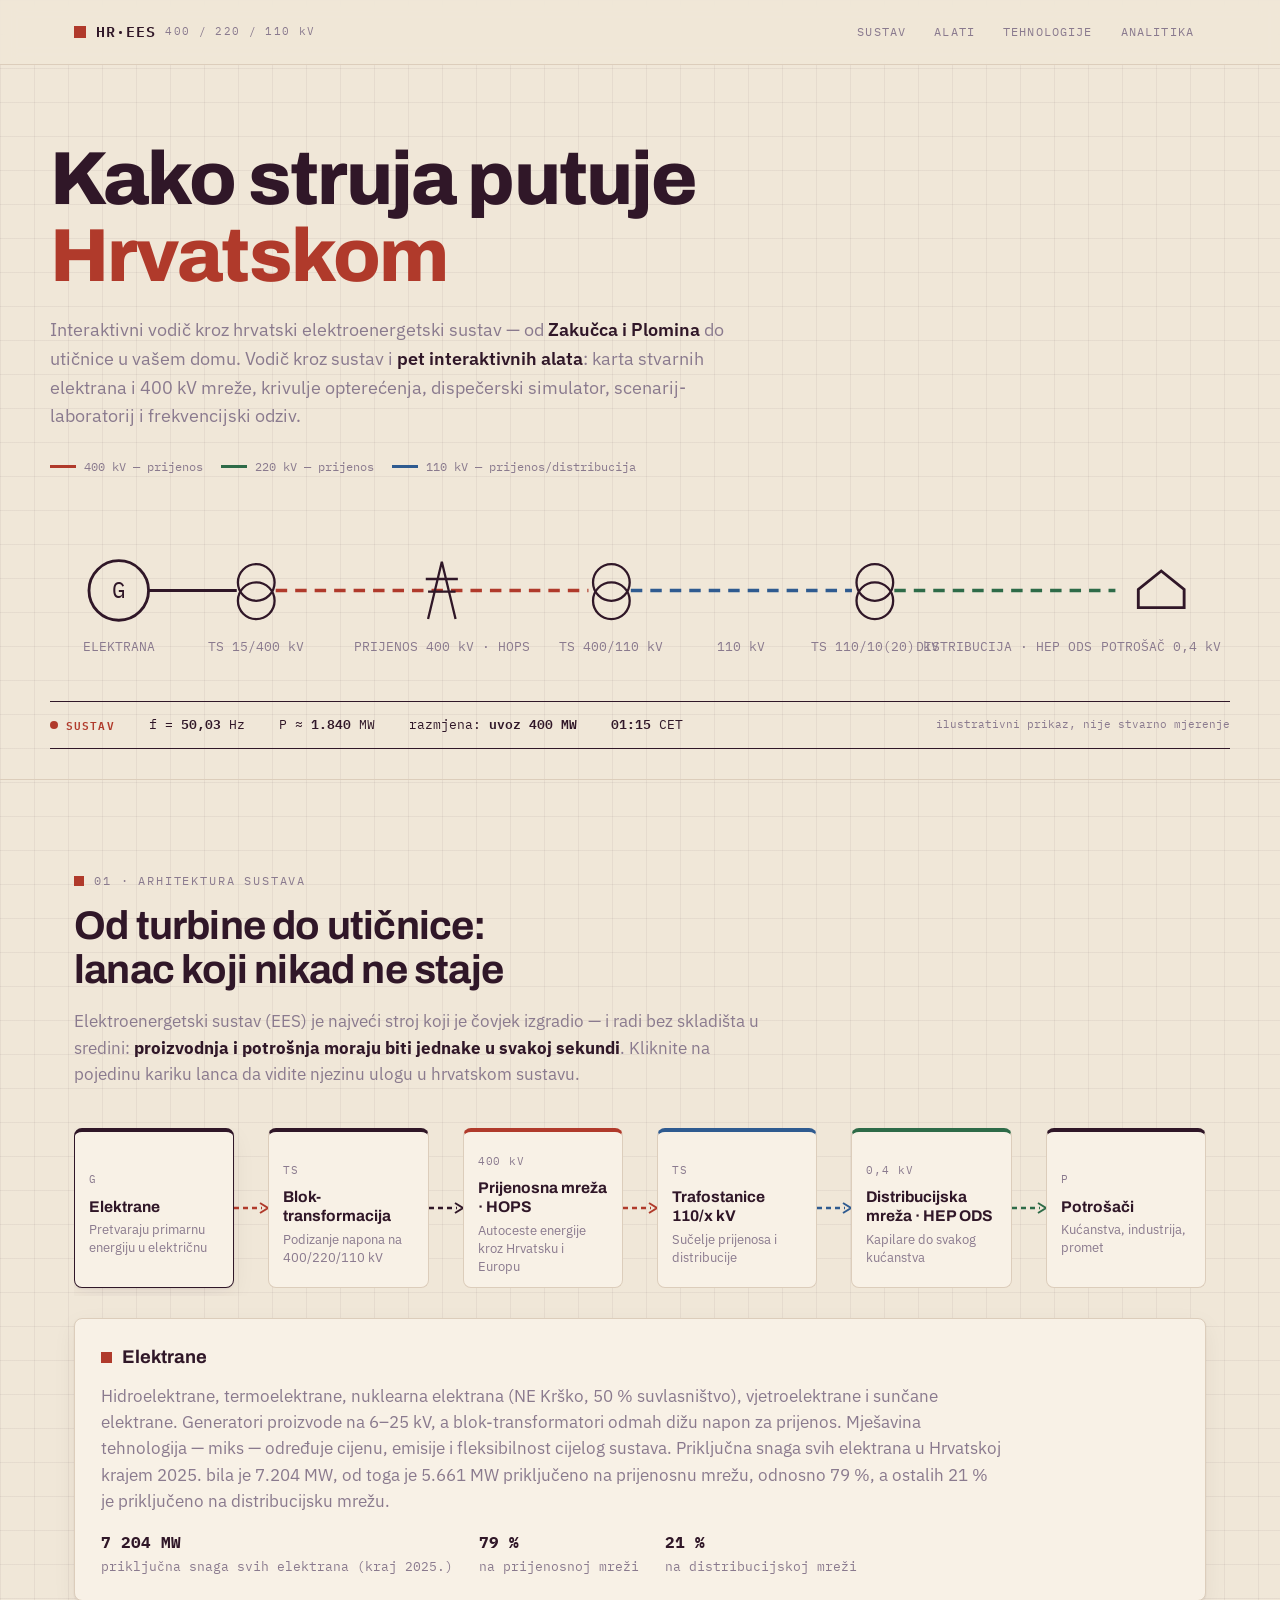
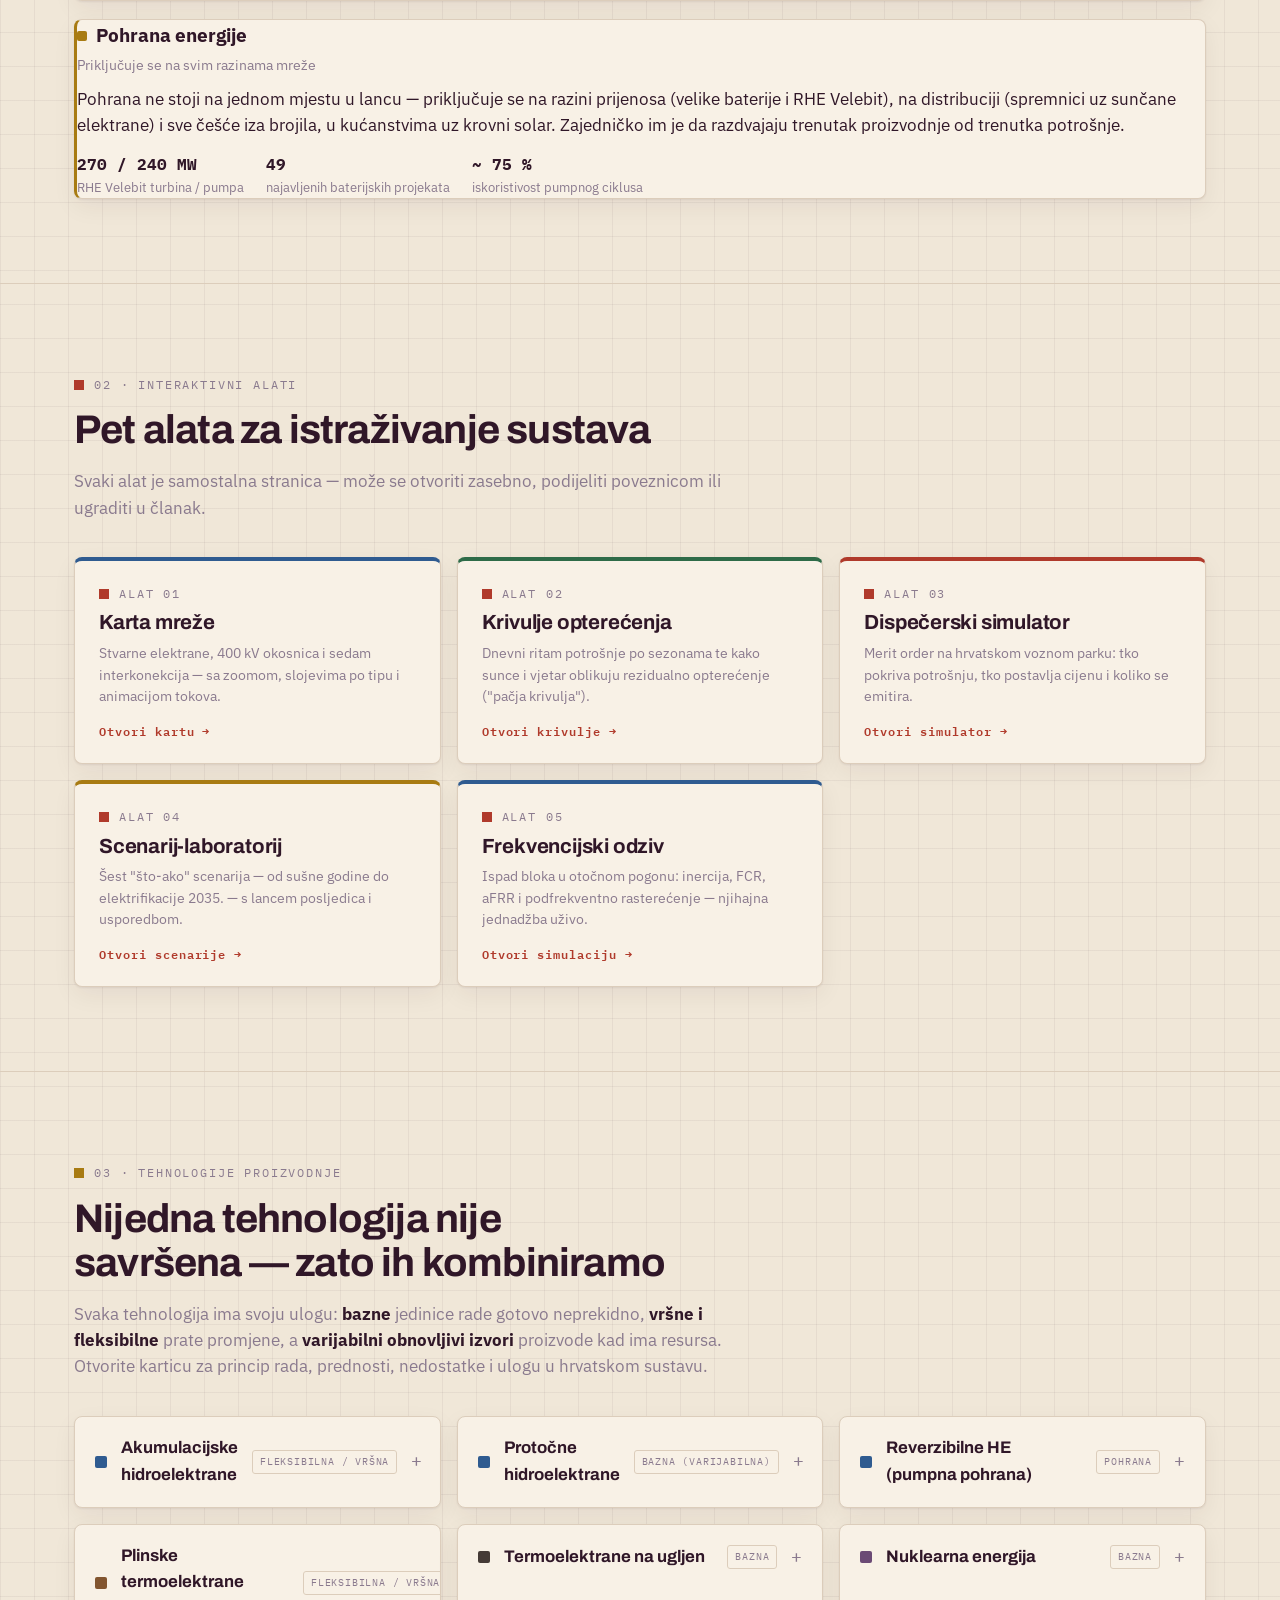
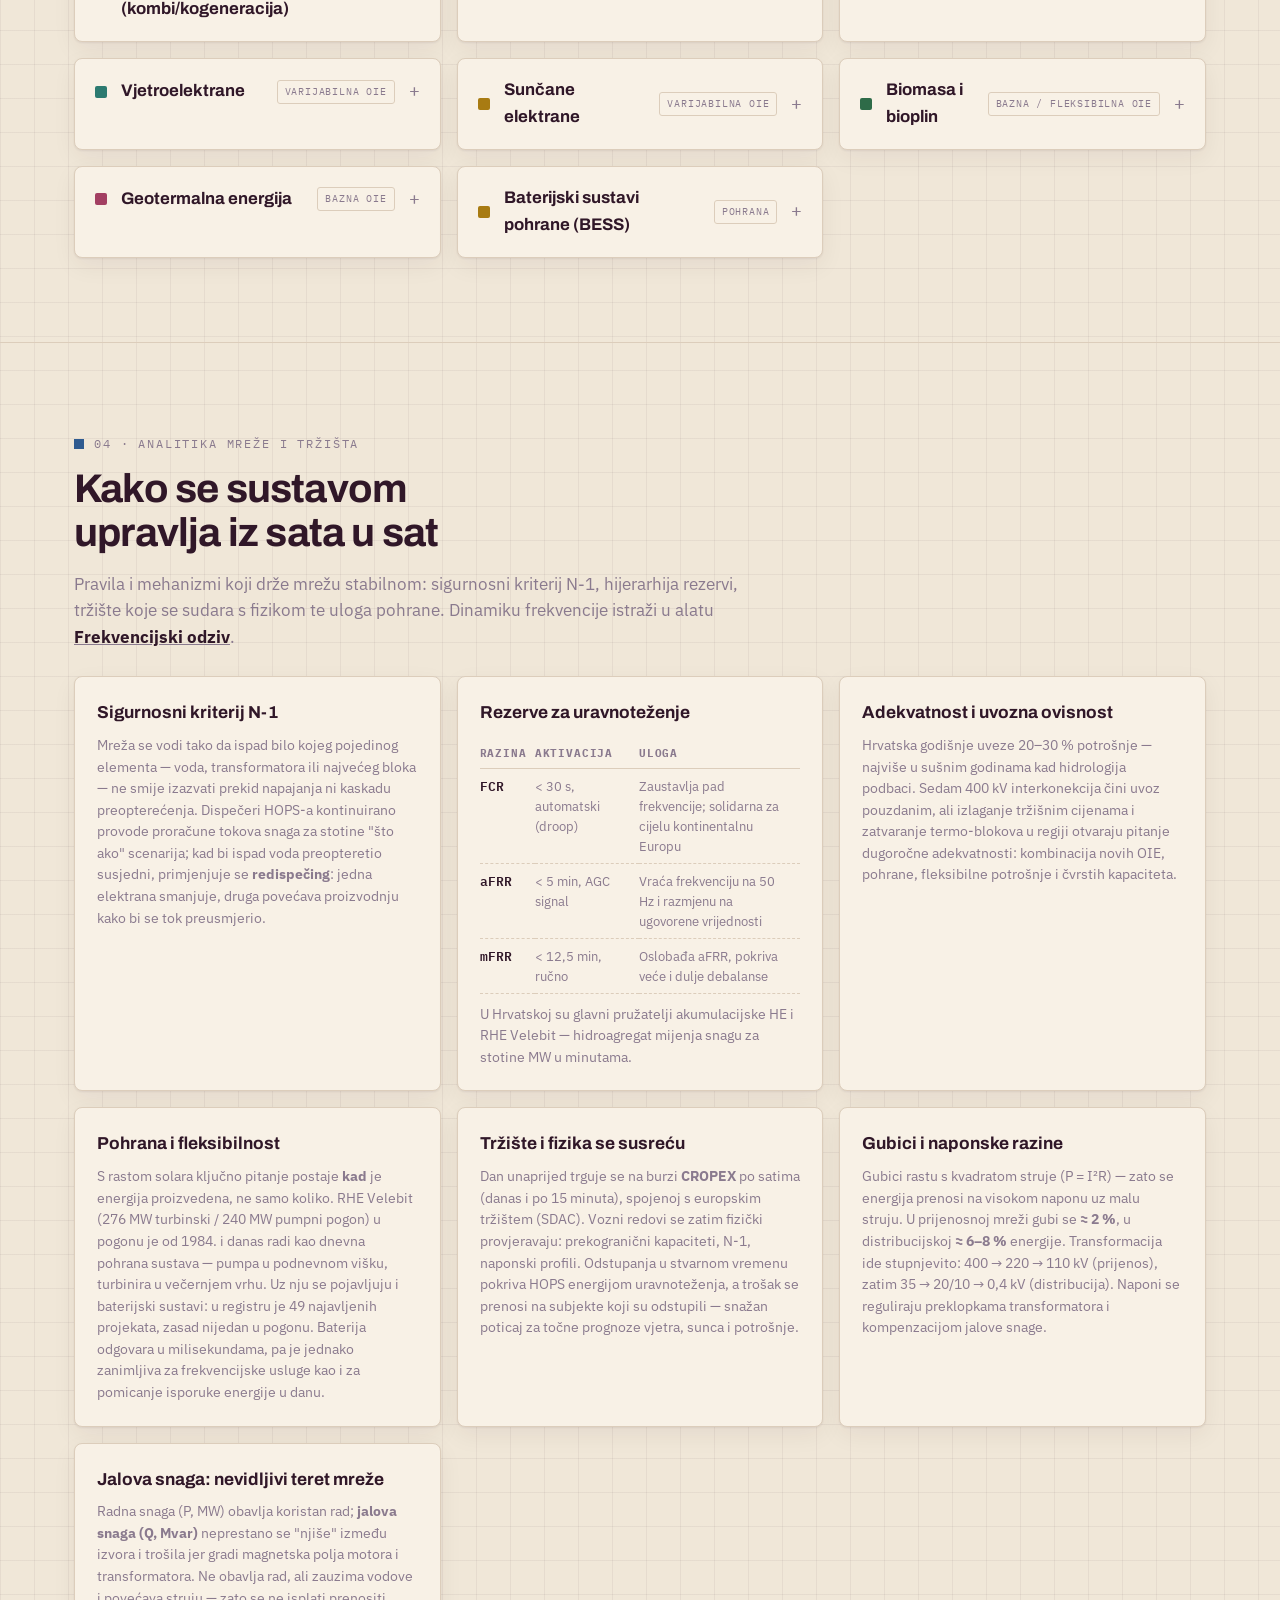
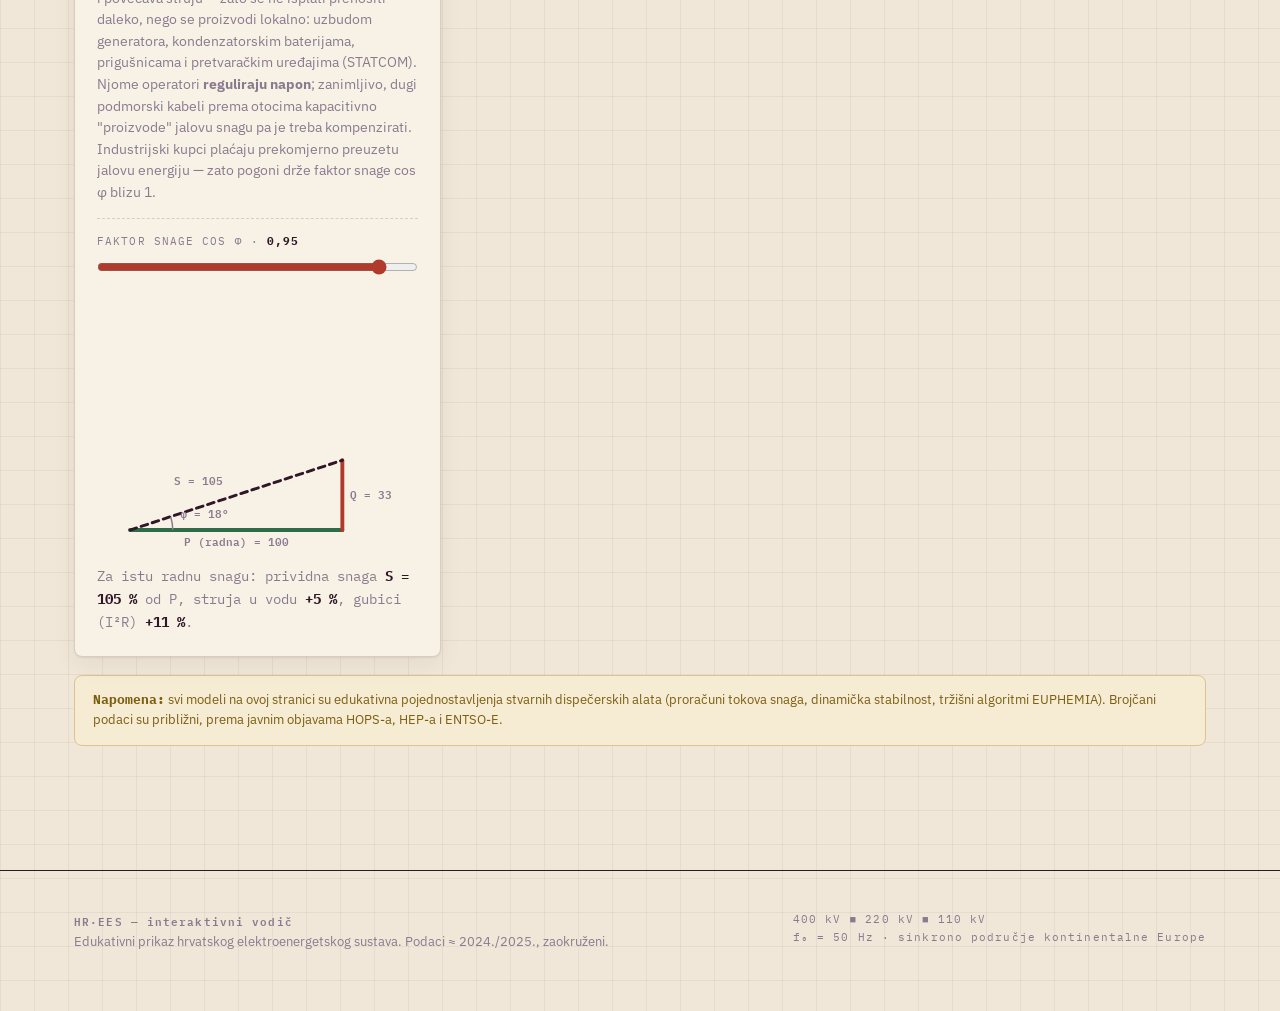
==== index.html @ 8dab8fca "Initial commit: HR·EES interaktivni vodič Statička stranica (hub + pet alata) o hrvatskom elektroene" ====
<!DOCTYPE html>
<html lang="hr">
<head>
<meta charset="UTF-8">
<meta name="viewport" content="width=device-width, initial-scale=1.0">
<title>Hrvatski elektroenergetski sustav — interaktivni vodič</title>
<meta name="description" content="Edukativni vodič kroz hrvatski elektroenergetski sustav s pet interaktivnih alata: karta elektrana i mreže, krivulje opterećenja, dispečerski simulator, scenariji i frekvencijski odziv.">
<link rel="preconnect" href="https://fonts.googleapis.com">
<link rel="preconnect" href="https://fonts.gstatic.com" crossorigin>
<link href="https://fonts.googleapis.com/css2?family=Archivo:wght@500;600;700;800&family=IBM+Plex+Sans:ital,wght@0,400;0,500;0,600;1,400&family=IBM+Plex+Mono:wght@400;500;600&display=swap" rel="stylesheet">
<link rel="stylesheet" href="assets/style.css">
</head>
<body>
<header>
  <div class="wrap head-in">
    <a class="logo" href="#top"><span class="sq"></span>HR·EES <small>400 / 220 / 110 kV</small></a>
    <nav aria-label="Glavna navigacija">
      <a href="#sustav">Sustav</a>
      <a href="#alati">Alati</a>
      <a href="#tehnologije">Tehnologije</a>
      <a href="#analitika">Analitika</a>
    </nav>
  </div>
</header>

<div class="hero wrap" id="top">
  <h1>Kako struja putuje <em>Hrvatskom</em></h1>
  <p class="sub">Interaktivni vodič kroz hrvatski elektroenergetski sustav — od <strong>Zakučca i Plomina</strong> do utičnice u vašem domu. Vodič kroz sustav i <strong>pet interaktivnih alata</strong>: karta stvarnih elektrana i 400 kV mreže, krivulje opterećenja, dispečerski simulator, scenarij-laboratorij i frekvencijski odziv.</p>
  <div class="kv-key" aria-hidden="true">
    <span><i style="background:var(--kv400)"></i>400 kV — prijenos</span>
    <span><i style="background:var(--kv220)"></i>220 kV — prijenos</span>
    <span><i style="background:var(--kv110)"></i>110 kV — prijenos/distribucija</span>
  </div>

  <!-- animirana jednopolna shema: elektrana → transformacija → prijenos → distribucija → potrošač -->
  <svg class="flow-svg" viewBox="0 0 1030 130" role="img" aria-label="Shema toka energije od elektrane do potrošača">
    <!-- generator -->
    <circle cx="60" cy="65" r="26" fill="none" stroke="var(--ink)" stroke-width="2.5"/>
    <text x="60" y="72" text-anchor="middle" font-family="IBM Plex Mono" font-size="20" fill="var(--ink)">G</text>
    <text x="60" y="118" text-anchor="middle" class="ax">ELEKTRANA</text>
    <!-- blok transformator -->
    <circle cx="180" cy="58" r="16" fill="none" stroke="var(--ink)" stroke-width="2"/>
    <circle cx="180" cy="74" r="16" fill="none" stroke="var(--ink)" stroke-width="2"/>
    <text x="180" y="118" text-anchor="middle" class="ax">TS 15/400 kV</text>
    <line x1="86" y1="65" x2="163" y2="65" stroke="var(--ink)" stroke-width="2.5"/>
    <!-- 400 kV vod (stup) -->
    <g stroke="var(--kv400)" stroke-width="3">
      <line class="fl" x1="197" y1="65" x2="470" y2="65" stroke-dasharray="10 7"/>
    </g>
    <g stroke="var(--ink)" stroke-width="2" fill="none">
      <path d="M330 90 L342 40 L354 90 M328 55 h28 M330 66 h24"/>
    </g>
    <text x="342" y="118" text-anchor="middle" class="ax">PRIJENOS 400 kV · HOPS</text>
    <!-- TS 400/110 -->
    <circle cx="490" cy="58" r="16" fill="none" stroke="var(--ink)" stroke-width="2"/>
    <circle cx="490" cy="74" r="16" fill="none" stroke="var(--ink)" stroke-width="2"/>
    <text x="490" y="118" text-anchor="middle" class="ax">TS 400/110 kV</text>
    <!-- 110 kV -->
    <line class="fl" x1="507" y1="65" x2="700" y2="65" stroke="var(--kv110)" stroke-width="3" stroke-dasharray="10 7"/>
    <text x="603" y="118" text-anchor="middle" class="ax">110 kV</text>
    <!-- TS 110/10 -->
    <circle cx="720" cy="58" r="16" fill="none" stroke="var(--ink)" stroke-width="2"/>
    <circle cx="720" cy="74" r="16" fill="none" stroke="var(--ink)" stroke-width="2"/>
    <text x="720" y="118" text-anchor="middle" class="ax">TS 110/10(20) kV</text>
    <!-- distribucija -->
    <line class="fl" x1="737" y1="65" x2="930" y2="65" stroke="var(--kv220)" stroke-width="3" stroke-dasharray="10 7"/>
    <text x="833" y="118" text-anchor="middle" class="ax">DISTRIBUCIJA · HEP ODS</text>
    <!-- kuća -->
    <g stroke="var(--ink)" stroke-width="2.5" fill="none">
      <path d="M950 80 v-16 l20 -16 20 16 v16 z"/>
    </g>
    <text x="970" y="118" text-anchor="middle" class="ax">POTROŠAČ 0,4 kV</text>
    <style>.fl{animation:flow 1.15s linear infinite}</style>
  </svg>

  <div class="ticker" role="status">
    <span class="live"><span class="dot"></span>SUSTAV</span>
    <span>f = <b id="tkF">50,00</b> Hz</span>
    <span>P ≈ <b id="tkP">2 480</b> MW</span>
    <span>razmjena: <b id="tkX">uvoz 410 MW</b></span>
    <span><b id="tkT">--:--</b> CET</span>
    <small>ilustrativni prikaz, nije stvarno mjerenje</small>
  </div>
</div>
<!-- ============ 01 · ŠTO ČINI SUSTAV ============ -->
<section id="sustav" style="--acc:var(--kv400)">
  <div class="wrap">
    <div class="eyebrow">01 · Arhitektura sustava</div>
    <h2>Od turbine do utičnice: lanac koji nikad ne staje</h2>
    <p class="lead">Elektroenergetski sustav (EES) je najveći stroj koji je čovjek izgradio — i radi bez skladišta u sredini: <strong>proizvodnja i potrošnja moraju biti jednake u svakoj sekundi</strong>. Kliknite na pojedinu kariku lanca da vidite njezinu ulogu u hrvatskom sustavu.</p>

    <div class="chain" id="chain" role="tablist" aria-label="Komponente sustava"></div>
    <div class="chain-detail card" id="chainDetail"></div>
    <div id="storageBox" class="storage-wrap"></div>
  </div>
</section>

<!-- ============ 02 · ALATI ============ -->
<section id="alati" style="--acc:var(--kv400)">
  <div class="wrap">
    <div class="eyebrow">02 · Interaktivni alati</div>
    <h2>Pet alata za istraživanje sustava</h2>
    <p class="lead">Svaki alat je samostalna stranica — može se otvoriti zasebno, podijeliti poveznicom ili ugraditi u članak.</p>
    <div class="tools-grid">
      <a class="tool-card card" href="alat-karta.html" style="--tc:var(--kv110)">
        <div class="eyebrow">Alat 01</div><h3>Karta mreže</h3>
        <p>Stvarne elektrane, 400 kV okosnica i sedam interkonekcija — sa zoomom, slojevima po tipu i animacijom tokova.</p>
        <span class="go">Otvori kartu →</span>
      </a>
      <a class="tool-card card" href="alat-opterecenje.html" style="--tc:var(--kv220)">
        <div class="eyebrow">Alat 02</div><h3>Krivulje opterećenja</h3>
        <p>Dnevni ritam potrošnje po sezonama te kako sunce i vjetar oblikuju rezidualno opterećenje ("pačja krivulja").</p>
        <span class="go">Otvori krivulje →</span>
      </a>
      <a class="tool-card card" href="alat-simulator.html" style="--tc:var(--kv400)">
        <div class="eyebrow">Alat 03</div><h3>Dispečerski simulator</h3>
        <p>Merit order na hrvatskom voznom parku: tko pokriva potrošnju, tko postavlja cijenu i koliko se emitira.</p>
        <span class="go">Otvori simulator →</span>
      </a>
      <a class="tool-card card" href="alat-scenariji.html" style="--tc:var(--amber)">
        <div class="eyebrow">Alat 04</div><h3>Scenarij-laboratorij</h3>
        <p>Šest "što-ako" scenarija — od sušne godine do elektrifikacije 2035. — s lancem posljedica i usporedbom.</p>
        <span class="go">Otvori scenarije →</span>
      </a>
      <a class="tool-card card" href="alat-frekvencija.html" style="--tc:var(--kv110)">
        <div class="eyebrow">Alat 05</div><h3>Frekvencijski odziv</h3>
        <p>Ispad bloka u otočnom pogonu: inercija, FCR, aFRR i podfrekventno rasterećenje — njihajna jednadžba uživo.</p>
        <span class="go">Otvori simulaciju →</span>
      </a>
    </div>
  </div>
</section>

<!-- ============ 04 · TEHNOLOGIJE ============ -->
<section id="tehnologije" style="--acc:var(--c-sunce)">
  <div class="wrap">
    <div class="eyebrow">03 · Tehnologije proizvodnje</div>
    <h2>Nijedna tehnologija nije savršena — zato ih kombiniramo</h2>
    <p class="lead">Svaka tehnologija ima svoju ulogu: <strong>bazne</strong> jedinice rade gotovo neprekidno, <strong>vršne i fleksibilne</strong> prate promjene, a <strong>varijabilni obnovljivi izvori</strong> proizvode kad ima resursa. Otvorite karticu za princip rada, prednosti, nedostatke i ulogu u hrvatskom sustavu.</p>
    <div class="tech-grid" id="techGrid"></div>
  </div>
</section>

<!-- ============ 04 · ANALITIKA ============ -->
<section id="analitika" style="--acc:var(--kv110)">
  <div class="wrap">
    <div class="eyebrow">04 · Analitika mreže i tržišta</div>
    <h2>Kako se sustavom upravlja iz sata u sat</h2>
    <p class="lead">Pravila i mehanizmi koji drže mrežu stabilnom: sigurnosni kriterij N-1, hijerarhija rezervi, tržište koje se sudara s fizikom te uloga pohrane. Dinamiku frekvencije istraži u alatu <a href="alat-frekvencija.html"><strong>Frekvencijski odziv</strong></a>.</p>
<div class="ana-grid">
      <div class="card ana">
        <h3>Sigurnosni kriterij N-1</h3>
        <p>Mreža se vodi tako da ispad bilo kojeg pojedinog elementa — voda, transformatora ili najvećeg bloka — ne smije izazvati prekid napajanja ni kaskadu preopterećenja. Dispečeri HOPS-a kontinuirano provode proračune tokova snaga za stotine "što ako" scenarija; kad bi ispad voda preopteretio susjedni, primjenjuje se <b>redispečing</b>: jedna elektrana smanjuje, druga povećava proizvodnju kako bi se tok preusmjerio.</p>
      </div>
      <div class="card ana">
        <h3>Rezerve za uravnoteženje</h3>
        <table>
          <tr><th>Razina</th><th>Aktivacija</th><th>Uloga</th></tr>
          <tr><td>FCR</td><td>&lt; 30 s, automatski (droop)</td><td>Zaustavlja pad frekvencije; solidarna za cijelu kontinentalnu Europu</td></tr>
          <tr><td>aFRR</td><td>&lt; 5 min, AGC signal</td><td>Vraća frekvenciju na 50 Hz i razmjenu na ugovorene vrijednosti</td></tr>
          <tr><td>mFRR</td><td>&lt; 12,5 min, ručno</td><td>Oslobađa aFRR, pokriva veće i dulje debalanse</td></tr>
        </table>
        <p style="margin-top:10px">U Hrvatskoj su glavni pružatelji akumulacijske HE i RHE Velebit — hidroagregat mijenja snagu za stotine MW u minutama.</p>
      </div>
      <div class="card ana">
        <h3>Adekvatnost i uvozna ovisnost</h3>
        <p>Hrvatska godišnje uveze 20–30 % potrošnje — najviše u sušnim godinama kad hidrologija podbaci. Sedam 400 kV interkonekcija čini uvoz pouzdanim, ali izlaganje tržišnim cijenama i zatvaranje termo-blokova u regiji otvaraju pitanje dugoročne adekvatnosti: kombinacija novih OIE, pohrane, fleksibilne potrošnje i čvrstih kapaciteta.</p>
      </div>
      <div class="card ana">
        <h3>Pohrana i fleksibilnost</h3>
        <p>S rastom solara ključno pitanje postaje <b>kad</b> je energija proizvedena, ne samo koliko. RHE Velebit (276 MW turbinski / 240 MW pumpni pogon) u pogonu je od 1984. i danas radi kao dnevna pohrana sustava — pumpa u podnevnom višku, turbinira u večernjem vrhu. Uz nju se pojavljuju i baterijski sustavi: u registru je 49 najavljenih projekata, zasad nijedan u pogonu. Baterija odgovara u milisekundama, pa je jednako zanimljiva za frekvencijske usluge kao i za pomicanje isporuke energije u danu.</p>
      </div>
      <div class="card ana">
        <h3>Tržište i fizika se susreću</h3>
        <p>Dan unaprijed trguje se na burzi <b>CROPEX</b> po satima (danas i po 15 minuta), spojenoj s europskim tržištem (SDAC). Vozni redovi se zatim fizički provjeravaju: prekogranični kapaciteti, N-1, naponski profili. Odstupanja u stvarnom vremenu pokriva HOPS energijom uravnoteženja, a trošak se prenosi na subjekte koji su odstupili — snažan poticaj za točne prognoze vjetra, sunca i potrošnje.</p>
      </div>
      <div class="card ana">
        <h3>Gubici i naponske razine</h3>
        <p>Gubici rastu s kvadratom struje (P = I²R) — zato se energija prenosi na visokom naponu uz malu struju. U prijenosnoj mreži gubi se <b>≈ 2 %</b>, u distribucijskoj <b>≈ 6–8 %</b> energije. Transformacija ide stupnjevito: 400 → 220 → 110 kV (prijenos), zatim 35 → 20/10 → 0,4 kV (distribucija). Naponi se reguliraju preklopkama transformatora i kompenzacijom jalove snage.</p>
      </div>
      <div class="card ana">
        <h3>Jalova snaga: nevidljivi teret mreže</h3>
        <p>Radna snaga (P, MW) obavlja koristan rad; <b>jalova snaga (Q, Mvar)</b> neprestano se "njiše" između izvora i trošila jer gradi magnetska polja motora i transformatora. Ne obavlja rad, ali zauzima vodove i povećava struju — zato se ne isplati prenositi daleko, nego se proizvodi lokalno: uzbudom generatora, kondenzatorskim baterijama, prigušnicama i pretvaračkim uređajima (STATCOM). Njome operatori <b>reguliraju napon</b>; zanimljivo, dugi podmorski kabeli prema otocima kapacitivno "proizvode" jalovu snagu pa je treba kompenzirati. Industrijski kupci plaćaju prekomjerno preuzetu jalovu energiju — zato pogoni drže faktor snage cos φ blizu 1.</p>
        <div class="pf-widget">
          <label>Faktor snage cos φ · <b id="pfVal">0,95</b></label>
          <input type="range" id="pfR" min="50" max="100" step="1" value="95">
          <svg id="pfSvg" viewBox="0 0 330 274" role="img" aria-label="Trokut snaga: radna, jalova i prividna snaga"></svg>
          <p class="pf-out" id="pfOut"></p>
        </div>
      </div>
</div>

    <div class="warn"><b>Napomena:</b> svi modeli na ovoj stranici su edukativna pojednostavljenja stvarnih dispečerskih alata (proračuni tokova snaga, dinamička stabilnost, tržišni algoritmi EUPHEMIA). Brojčani podaci su približni, prema javnim objavama HOPS-a, HEP-a i ENTSO-E.</div>
  </div>
</section>

<footer>
  <div class="wrap f-in">
    <div>
      <span class="mono" style="font-weight:600">HR·EES — interaktivni vodič</span><br>
      Edukativni prikaz hrvatskog elektroenergetskog sustava. Podaci ≈ 2024./2025., zaokruženi.
    </div>
    <div class="mono">400 kV ■ 220 kV ■ 110 kV<br>f₀ = 50 Hz · sinkrono područje kontinentalne Europe</div>
  </div>
</footer>
<script src="assets/app.js"></script>
</body>
</html>
---- assets/style.css ----
/* ============================================================
   HR·EES — dizajn sustav
   Podloga i tekst su brand-sidra WonderingNeutrona (krem/violet),
   pa se alat slaže s tekstom u koji je ugrađen.
   Boje naponskih razina i tipova elektrana NISU dekoracija — izvedene
   su iz koda na jednopolnim shemama mreže (400 kV crvena, 220 kV
   zelena, 110 kV plava) i zato ostaju; samo su ugođene da drže
   kontrast na krem podlozi umjesto na bijeloj.
   ============================================================ */
:root{
  --paper:#F0E7D8;
  --panel:#F8F1E6;
  --ink:#301728;
  --muted:#8A7A8E;
  --line:#DCCDBB;
  --grid:rgba(48,23,40,.055);
  --kv400:#B03A2B;
  --kv220:#2E6B48;
  --kv110:#2F5B90;
  --amber:#A87B12;
  --c-hidro:#2F5B90;
  --c-hidro-2:#6E93BE;
  --c-termo:#82552F;
  --c-ugljen:#453B36;
  --c-nuk:#6B4A75;
  --c-vjetar:#2C7A70;
  --c-sunce:#A87B12;
  --c-geo:#A33F62;
  --c-ts:#301728;
  --paper-blur:rgba(240,231,216,.9);
  --panel-2:#FCF7EE;
  --btn-hover:#1E0E19;
  --land:#E6DAC7;
  --land-line:#BCAA95;
  --isle-line:#C4B5A2;
  --map-lbl:#5E4A58;
  --warn-bg:#F6EBD3;
  --warn-line:#DFC489;
  --warn-ink:#7A5E10;
  --sem-g-ink:var(--kv220);
  --sem-g-line:#BBD2BE;
  --sem-g-bg:#E9F0E6;
  --sem-r-ink:var(--kv400);
  --sem-r-line:#E0BAB0;
  --sem-r-bg:#F7E7E1;
  --area-op:.3;
  --soon-op:.25;
  --hover-bg:rgba(48,23,40,.06);
  --r:6px;
  --shadow:0 1px 2px rgba(48,23,40,.07), 0 8px 24px rgba(48,23,40,.06);
}

/* ---------- tamna varijanta ----------
   Sidra se zrcale (krem↔violet), a boje naponskih razina i tipova
   elektrana se posvjetljuju: iste boje koje drže kontrast na krem
   podlozi na tamnoj postaju premutne. Vrijedi i za automatski odabir
   po OS-u i za izbor koji roditeljska stranica pošalje (data-theme). */
@media (prefers-color-scheme:dark){
  :root:not([data-theme="light"]){
    --paper:#301728;
    --panel:#3B2033;
    --ink:#F0E7D8;
    --muted:#B3A3B8;
    --line:#4E3346;
    --grid:rgba(240,231,216,.05);
    --kv400:#D4705C;
    --kv220:#6FAF87;
    --kv110:#7BA6D9;
    --amber:#D9AE55;
    --c-hidro:#7BA6D9;
    --c-hidro-2:#9CC0E4;
    --c-termo:#C08B5E;
    --c-ugljen:#9C8D83;
    --c-nuk:#A488B3;
    --c-vjetar:#4FBAA6;
    --c-sunce:#D9AE55;
    --c-geo:#D07B9C;
    --c-ts:#F0E7D8;
    --paper-blur:rgba(48,23,40,.9);
    --panel-2:#472842;
    --btn-hover:#F7F0E4;
    --land:#3E2437;
    --land-line:#5F3D55;
    --isle-line:#573650;
    --map-lbl:#C4B4C6;
    --warn-bg:#3E2E20;
    --warn-line:#6E5626;
    --warn-ink:#E0BF7B;
    --sem-g-line:#3E5C48;
    --sem-g-bg:#25332A;
    --sem-r-line:#6B3B31;
    --sem-r-bg:#3B221E;
    --area-op:.58;
    --soon-op:.4;
    --hover-bg:rgba(240,231,216,.08);
    --shadow:0 1px 2px rgba(0,0,0,.3), 0 8px 24px rgba(0,0,0,.28);
  }
}
:root[data-theme="dark"]{
  --paper:#301728;
  --panel:#3B2033;
  --ink:#F0E7D8;
  --muted:#B3A3B8;
  --line:#4E3346;
  --grid:rgba(240,231,216,.05);
  --kv400:#D4705C;
  --kv220:#6FAF87;
  --kv110:#7BA6D9;
  --amber:#D9AE55;
  --c-hidro:#7BA6D9;
  --c-hidro-2:#9CC0E4;
  --c-termo:#C08B5E;
  --c-ugljen:#9C8D83;
  --c-nuk:#A488B3;
  --c-vjetar:#4FBAA6;
  --c-sunce:#D9AE55;
  --c-geo:#D07B9C;
  --c-ts:#F0E7D8;
  --paper-blur:rgba(48,23,40,.9);
  --panel-2:#472842;
  --btn-hover:#F7F0E4;
  --land:#3E2437;
  --land-line:#5F3D55;
  --isle-line:#573650;
  --map-lbl:#C4B4C6;
  --warn-bg:#3E2E20;
  --warn-line:#6E5626;
  --warn-ink:#E0BF7B;
  --sem-g-line:#3E5C48;
  --sem-g-bg:#25332A;
  --sem-r-line:#6B3B31;
  --sem-r-bg:#3B221E;
  --area-op:.58;
  --soon-op:.4;
  --hover-bg:rgba(240,231,216,.08);
  --shadow:0 1px 2px rgba(0,0,0,.3), 0 8px 24px rgba(0,0,0,.28);
}
*{box-sizing:border-box;margin:0;padding:0}
html{scroll-behavior:smooth;scroll-padding-top:84px}
body{
  font-family:'IBM Plex Sans',system-ui,sans-serif;
  color:var(--ink);
  background:var(--paper);
  background-image:
    linear-gradient(var(--grid) 1px, transparent 1px),
    linear-gradient(90deg, var(--grid) 1px, transparent 1px);
  background-size:34px 34px;
  line-height:1.6;
  font-size:16.5px;
}
::selection{background:var(--kv400);color:var(--paper)}
.wrap{max-width:1180px;margin:0 auto;padding:0 24px}
a{color:inherit}
button{font:inherit;color:inherit;cursor:pointer}
:focus-visible{outline:2px dashed var(--kv400);outline-offset:3px;border-radius:2px}
.mono{font-family:'IBM Plex Mono',monospace}

/* ---------- header ---------- */
header{
  position:sticky;top:0;z-index:60;
  background:var(--paper-blur);
  backdrop-filter:blur(8px);
  border-bottom:1px solid var(--line);
}
.head-in{display:flex;align-items:center;gap:28px;height:64px}
.logo{display:flex;align-items:center;gap:10px;font-family:'IBM Plex Mono',monospace;font-weight:600;font-size:15px;letter-spacing:.06em;text-decoration:none}
.logo .sq{width:12px;height:12px;background:var(--kv400);display:inline-block}
.logo small{color:var(--muted);font-weight:400;font-size:11px;letter-spacing:.12em}
nav{margin-left:auto;display:flex;gap:4px;overflow-x:auto;scrollbar-width:none}
nav::-webkit-scrollbar{display:none}
nav a{
  font-family:'IBM Plex Mono',monospace;font-size:11.5px;letter-spacing:.1em;text-transform:uppercase;
  text-decoration:none;color:var(--muted);padding:8px 12px;border-radius:4px;white-space:nowrap;
}
nav a:hover{color:var(--ink);background:var(--hover-bg)}

/* ---------- hero ---------- */
.hero{padding:76px 0 30px}
.hero h1{
  font-family:'Archivo',sans-serif;font-weight:800;
  font-size:clamp(2.5rem,6.4vw,4.7rem);
  line-height:1.02;letter-spacing:-.025em;max-width:19ch;
}
.hero h1 em{font-style:normal;color:var(--kv400)}
.hero .sub{margin-top:22px;max-width:64ch;font-size:1.12rem;color:var(--muted)}
.hero .sub strong{color:var(--ink);font-weight:600}
.kv-key{display:flex;gap:18px;flex-wrap:wrap;margin-top:26px;font-family:'IBM Plex Mono',monospace;font-size:12px;color:var(--muted)}
.kv-key span{display:flex;align-items:center;gap:8px}
.kv-key i{width:26px;height:3px;display:inline-block}
.flow-svg{width:100%;height:auto;display:block;margin-top:40px}

/* traka sa "stanjem sustava" */
.ticker{
  margin-top:36px;border-top:1px solid var(--ink);border-bottom:1px solid var(--ink);
  padding:12px 0;display:flex;gap:34px;flex-wrap:wrap;align-items:center;
  font-family:'IBM Plex Mono',monospace;font-size:13px;
}
.ticker .live{display:flex;align-items:center;gap:8px;color:var(--kv400);font-weight:600;letter-spacing:.1em;font-size:11px}
.ticker .dot{width:8px;height:8px;border-radius:50%;background:var(--kv400);animation:pulse 1.6s infinite}
.ticker b{font-weight:600}
.ticker small{color:var(--muted);font-size:11px;margin-left:auto}
@keyframes pulse{0%,100%{opacity:1}50%{opacity:.25}}

/* ---------- sekcije ---------- */
section{padding:92px 0 84px;border-top:1px solid var(--line)}
.eyebrow{
  font-family:'IBM Plex Mono',monospace;font-size:11.5px;letter-spacing:.16em;text-transform:uppercase;
  color:var(--muted);display:flex;align-items:center;gap:10px;margin-bottom:14px;
}
.eyebrow::before{content:"";width:10px;height:10px;background:var(--acc,var(--kv400))}
h2{font-family:'Archivo',sans-serif;font-weight:700;font-size:clamp(1.7rem,3.4vw,2.5rem);letter-spacing:-.02em;line-height:1.1;max-width:26ch}
.lead{margin-top:16px;max-width:70ch;color:var(--muted)}
.lead strong{color:var(--ink)}
.card{background:var(--panel);border:1px solid var(--line);border-radius:var(--r);box-shadow:var(--shadow)}

/* ---------- 01 lanac sustava ---------- */
.chain{display:flex;align-items:stretch;gap:0;margin-top:40px;overflow-x:auto;padding-bottom:8px}
.chain .node{
  flex:1 1 0;min-width:148px;background:var(--panel);border:1px solid var(--line);border-radius:var(--r);
  border-top:4px solid var(--nc,var(--ink));padding:14px 14px 12px;text-align:left;transition:transform .15s,box-shadow .15s;
}
.chain .node:hover{transform:translateY(-3px);box-shadow:var(--shadow)}
.chain .node.on{border-color:var(--ink);box-shadow:var(--shadow)}
.chain .node .ic{font-family:'IBM Plex Mono',monospace;font-size:11px;color:var(--muted);letter-spacing:.08em}
.chain .node h3{font-family:'Archivo',sans-serif;font-size:15.5px;font-weight:700;margin-top:6px;line-height:1.25}
.chain .node p{font-size:12.5px;color:var(--muted);margin-top:4px;line-height:1.45}
.chain .lnk{flex:0 0 34px;display:flex;align-items:center;justify-content:center}
.chain .lnk svg{width:34px;height:18px;overflow:visible}
.chain .lnk line{stroke-width:2.5;stroke-dasharray:5 4;animation:flow 1.1s linear infinite}
@keyframes flow{to{stroke-dashoffset:-9}}
.chain-detail{margin-top:22px;padding:24px 26px}
.chain-detail h3{font-family:'Archivo',sans-serif;font-size:1.15rem;display:flex;align-items:center;gap:10px}
.chain-detail h3 i{width:11px;height:11px;display:inline-block}
.chain-detail p{margin-top:10px;color:var(--muted);max-width:90ch}
.chain-detail .facts{display:flex;gap:26px;flex-wrap:wrap;margin-top:16px;font-family:'IBM Plex Mono',monospace;font-size:12.5px}
.chain-detail .facts div b{display:block;font-size:16px;color:var(--ink)}
.chain-detail .facts div{color:var(--muted)}

/* ---------- 02 karta ---------- */
.chips{display:flex;gap:8px;flex-wrap:wrap;margin-top:28px}
.chip{
  font-family:'IBM Plex Mono',monospace;font-size:11.5px;letter-spacing:.05em;
  border:1px solid var(--line);background:var(--panel);border-radius:4px;padding:7px 12px;
  display:flex;align-items:center;gap:8px;color:var(--muted);
}
.chip i{width:9px;height:9px;border-radius:50%;display:inline-block;background:var(--cc,var(--ink))}
.chip.sqi i{border-radius:1px}
.chip.li i{width:18px;height:3px;border-radius:0}
.chip.on{border-color:var(--ink);color:var(--ink);background:var(--panel-2)}
.chip.off{opacity:.42}
.map-grid{display:grid;grid-template-columns:1fr 320px;gap:22px;margin-top:20px;align-items:start}
.map-box{padding:10px;position:relative}
#mapSvg{width:100%;height:auto;display:block}
#mapSvg .land{fill:var(--land);stroke:var(--land-line);stroke-width:1.1}
#mapSvg .isle{fill:var(--land);stroke:var(--isle-line);stroke-width:.8}
#mapSvg .sea-label,#mapSvg .cty{font-family:'IBM Plex Mono',monospace;fill:var(--muted);font-size:11px;letter-spacing:.2em}
#mapSvg .plant{cursor:pointer;transition:opacity .15s}
#mapSvg .plant circle{fill-opacity:.85}
#mapSvg .plant circle.st-off{fill-opacity:0}
#mapSvg .plant circle.st-soon{fill-opacity:var(--soon-op)}
.area{fill-opacity:var(--area-op)}
#mapSvg .plant:hover circle,#mapSvg .plant:hover rect{stroke:var(--ink);stroke-width:2}
#mapSvg .lbl{font-family:'IBM Plex Mono',monospace;font-size:9.5px;fill:var(--map-lbl);pointer-events:none}
#mapSvg .ic-lbl{font-family:'IBM Plex Mono',monospace;font-size:9.5px;fill:var(--kv400)}
.tip{
  position:absolute;pointer-events:none;background:var(--ink);color:var(--paper);font-family:'IBM Plex Mono',monospace;
  font-size:11.5px;padding:6px 9px;border-radius:4px;transform:translate(-50%,-140%);white-space:nowrap;
  opacity:0;transition:opacity .12s;z-index:5;
}
.map-side{position:sticky;top:84px;display:flex;flex-direction:column;gap:14px}
.map-detail{padding:20px}
.map-detail .tag{font-family:'IBM Plex Mono',monospace;font-size:10.5px;letter-spacing:.12em;text-transform:uppercase;display:inline-flex;align-items:center;gap:7px;color:var(--muted)}
.map-detail .tag i{width:9px;height:9px;border-radius:50%;background:var(--tc,var(--ink))}
.map-detail .tag.owner{margin-left:10px;padding:1px 6px;border:1px solid var(--line);border-radius:3px;color:var(--ink);font-size:9.5px}
.map-detail h3{font-family:'Archivo',sans-serif;font-size:1.25rem;margin-top:8px;line-height:1.2}
.map-detail .mw{font-family:'IBM Plex Mono',monospace;font-size:14px;margin-top:4px;color:var(--kv400);font-weight:600}
.map-detail p{font-size:13.5px;color:var(--muted);margin-top:10px}
.map-stats{padding:18px 20px}
.map-stats h4{font-family:'IBM Plex Mono',monospace;font-size:11px;letter-spacing:.14em;text-transform:uppercase;color:var(--muted)}
.map-stats ul{list-style:none;margin-top:10px}
.map-stats li{display:flex;justify-content:space-between;gap:12px;font-size:13px;padding:5px 0;border-bottom:1px dashed var(--line)}
.map-stats li:last-child{border:none}
.map-stats li b{font-family:'IBM Plex Mono',monospace;font-weight:600;white-space:nowrap}
.foot-note{font-size:12px;color:var(--muted);margin-top:14px;font-family:'IBM Plex Mono',monospace}

/* ---------- 03 opterećenje ---------- */
.ctrl-row{display:flex;gap:14px;flex-wrap:wrap;margin-top:30px;align-items:flex-end}
.ctrl{display:flex;flex-direction:column;gap:6px}
.ctrl label{font-family:'IBM Plex Mono',monospace;font-size:11px;letter-spacing:.1em;text-transform:uppercase;color:var(--muted)}
.ctrl label b{color:var(--ink)}
.seg{display:flex;border:1px solid var(--line);border-radius:4px;overflow:hidden;background:var(--panel)}
.seg button{padding:8px 14px;font-family:'IBM Plex Mono',monospace;font-size:12px;background:transparent;border:none;color:var(--muted)}
.seg button.on{background:var(--ink);color:var(--paper)}
input[type=range]{accent-color:var(--kv400);width:190px}
.chart-card{margin-top:20px;padding:18px 18px 12px}
.chart-card svg{width:100%;height:auto;display:block}
.ax{font-family:'IBM Plex Mono',monospace;font-size:10.5px;fill:var(--muted)}
.legend{display:flex;gap:22px;flex-wrap:wrap;margin-top:8px;font-family:'IBM Plex Mono',monospace;font-size:11.5px;color:var(--muted)}
.legend span{display:flex;align-items:center;gap:8px}
.legend i{width:20px;height:3px;display:inline-block}
.stat-row{display:grid;grid-template-columns:repeat(auto-fit,minmax(150px,1fr));gap:14px;margin-top:20px}
.stat{padding:14px 16px}
.stat small{font-family:'IBM Plex Mono',monospace;font-size:10.5px;letter-spacing:.12em;text-transform:uppercase;color:var(--muted)}
.stat b{display:block;font-family:'IBM Plex Mono',monospace;font-size:22px;font-weight:600;margin-top:4px}
.stat b u{text-decoration:none;font-size:13px;color:var(--muted)}
.note-grid{display:grid;grid-template-columns:repeat(auto-fit,minmax(280px,1fr));gap:16px;margin-top:34px}
.note{padding:20px 22px}
.note h4{font-family:'Archivo',sans-serif;font-size:1.02rem;display:flex;gap:9px;align-items:baseline}
.note h4 span{font-family:'IBM Plex Mono',monospace;color:var(--kv400);font-size:.85rem}
.note p{font-size:13.5px;color:var(--muted);margin-top:8px}

/* ---------- 04 tehnologije ---------- */
.tech-grid{display:grid;grid-template-columns:repeat(auto-fit,minmax(330px,1fr));gap:16px;margin-top:36px}
.tech{overflow:hidden}
.tech-head{width:100%;background:transparent;border:none;text-align:left;padding:18px 20px;display:flex;align-items:center;gap:14px}
.tech-head .sw{width:12px;height:12px;flex:0 0 12px;border-radius:2px}
.tech-head h3{font-family:'Archivo',sans-serif;font-size:1.05rem;font-weight:700;flex:1}
.tech-head .role{font-family:'IBM Plex Mono',monospace;font-size:10px;letter-spacing:.08em;text-transform:uppercase;border:1px solid var(--line);border-radius:3px;padding:3px 7px;color:var(--muted);white-space:nowrap}
.tech-head .pm{font-family:'IBM Plex Mono',monospace;font-size:18px;color:var(--muted)}
.tech-body{display:none;padding:0 20px 20px;border-top:1px dashed var(--line)}
.tech.open .tech-body{display:block}
.tech-body .meta{display:flex;gap:22px;flex-wrap:wrap;font-family:'IBM Plex Mono',monospace;font-size:11.5px;color:var(--muted);padding:12px 0}
.tech-body .meta b{color:var(--ink)}
.tech-body p{font-size:13.5px;color:var(--muted)}
.pn{display:grid;grid-template-columns:1fr 1fr;gap:16px;margin-top:14px}
.pn h5{font-family:'IBM Plex Mono',monospace;font-size:10.5px;letter-spacing:.12em;text-transform:uppercase}
.pn .p h5{color:var(--kv220)}
.pn .n h5{color:var(--kv400)}
.pn ul{list-style:none;margin-top:8px}
.pn li{font-size:12.8px;color:var(--muted);padding:4px 0 4px 14px;position:relative;line-height:1.4}
.pn .p li::before{content:"+";position:absolute;left:0;color:var(--kv220);font-family:'IBM Plex Mono',monospace}
.pn .n li::before{content:"−";position:absolute;left:0;color:var(--kv400);font-family:'IBM Plex Mono',monospace}
.tech-body .hr-ctx{margin-top:14px;font-size:12.5px;border-left:3px solid var(--acc-t,var(--ink));padding:6px 0 6px 12px;color:var(--ink)}

/* ---------- 05 simulator ---------- */
.sim-grid{display:grid;grid-template-columns:300px 1fr;gap:22px;margin-top:34px;align-items:start}
.sim-ctrl{padding:20px;display:flex;flex-direction:column;gap:18px;position:sticky;top:84px}
.sim-ctrl .ctrl input[type=range]{width:100%}
.sim-out{display:flex;flex-direction:column;gap:16px}
.big-reads{display:grid;grid-template-columns:repeat(auto-fit,minmax(140px,1fr));gap:14px}
.dispatch-bar{padding:18px}
.dispatch-bar h4,.supply-card h4,.freq-card h4{font-family:'IBM Plex Mono',monospace;font-size:11px;letter-spacing:.14em;text-transform:uppercase;color:var(--muted);margin-bottom:10px}
.dbar{display:flex;height:46px;border-radius:4px;overflow:hidden;border:1px solid var(--line)}
.dbar div{height:100%;min-width:0;transition:width .25s}
.dleg{display:flex;flex-wrap:wrap;gap:14px;margin-top:12px;font-family:'IBM Plex Mono',monospace;font-size:11.5px;color:var(--muted)}
.dleg span{display:flex;align-items:center;gap:7px}
.dleg i{width:10px;height:10px;border-radius:2px}
.supply-card{padding:18px}
.msgs{padding:16px 20px;font-size:13.5px}
.msgs ul{list-style:none}
.msgs li{padding:6px 0 6px 18px;position:relative;color:var(--muted)}
.msgs li::before{content:"▸";position:absolute;left:0;color:var(--kv400);font-size:11px;top:9px}
.msgs li b{color:var(--ink)}

/* ---------- 06 analitika ---------- */
.freq-card{padding:18px;margin-top:24px}
.btn{
  font-family:'IBM Plex Mono',monospace;font-size:12px;letter-spacing:.1em;text-transform:uppercase;
  background:var(--ink);color:var(--paper);border:none;border-radius:4px;padding:11px 18px;
}
.btn:hover{background:var(--btn-hover)}
.ana-grid{display:grid;grid-template-columns:repeat(auto-fit,minmax(300px,1fr));gap:16px;margin-top:26px}
.ana{padding:22px}
.ana h3{font-family:'Archivo',sans-serif;font-size:1.08rem}
.ana p{font-size:13.5px;color:var(--muted);margin-top:8px}
.ana table{width:100%;border-collapse:collapse;margin-top:12px;font-size:12.5px}
.ana th{font-family:'IBM Plex Mono',monospace;font-size:10.5px;letter-spacing:.08em;text-transform:uppercase;text-align:left;color:var(--muted);padding:6px 8px 6px 0;border-bottom:1px solid var(--line)}
.ana td{padding:7px 8px 7px 0;border-bottom:1px dashed var(--line);color:var(--muted);vertical-align:top}
.ana td:first-child{font-family:'IBM Plex Mono',monospace;color:var(--ink);font-weight:600;white-space:nowrap}
.warn{background:var(--warn-bg);border:1px solid var(--warn-line);border-radius:var(--r);padding:14px 18px;font-size:13px;color:var(--warn-ink);margin-top:18px}
.warn b{font-family:'IBM Plex Mono',monospace}

/* ---------- footer ---------- */
footer{border-top:1px solid var(--ink);padding:40px 0 60px;margin-top:40px}
footer .f-in{display:flex;gap:30px;flex-wrap:wrap;justify-content:space-between;font-size:12.5px;color:var(--muted)}
footer .mono{font-size:11px;letter-spacing:.1em}

/* ---------- responzivno & pristupačnost ---------- */
@media (max-width:960px){
  .map-grid,.sim-grid{grid-template-columns:1fr}
  .map-side,.sim-ctrl{position:static}
  .pn{grid-template-columns:1fr}
}
@media (prefers-reduced-motion:reduce){
  *,*::before,*::after{animation:none!important;transition:none!important}
  html{scroll-behavior:auto}
}

/* ============================================================
   Dodaci: hub + samostalni alati
   ============================================================ */
/* traka za povratak na alatnim stranicama */
.backbar{border-bottom:1px solid var(--line);background:var(--paper-blur);backdrop-filter:blur(8px);position:sticky;top:0;z-index:60}
.backbar .wrap{display:flex;align-items:center;gap:20px;height:56px}
.backbar a{font-family:'IBM Plex Mono',monospace;font-size:11.5px;letter-spacing:.1em;text-transform:uppercase;text-decoration:none;color:var(--muted)}
.backbar a:hover{color:var(--ink)}
.backbar .logo{font-size:14px}
.tool-page section{border-top:none;padding:44px 0 72px}

/* hub: mreža alata */
.tools-grid{display:grid;grid-template-columns:repeat(auto-fit,minmax(300px,1fr));gap:16px;margin-top:36px}
a.tool-card{display:block;text-decoration:none;padding:24px 24px 20px;transition:transform .15s,box-shadow .15s;border-top:4px solid var(--tc,var(--ink))}
a.tool-card:hover{transform:translateY(-3px);box-shadow:0 2px 4px rgba(48,23,40,.09),0 14px 34px rgba(48,23,40,.11)}
a.tool-card .eyebrow{margin-bottom:8px}
a.tool-card h3{font-family:'Archivo',sans-serif;font-size:1.28rem;font-weight:700;letter-spacing:-.01em;line-height:1.15}
a.tool-card p{font-size:13.5px;color:var(--muted);margin-top:8px;min-height:3.6em}
a.tool-card .go{display:inline-block;margin-top:14px;font-family:'IBM Plex Mono',monospace;font-size:12px;letter-spacing:.08em;color:var(--kv400);font-weight:600}

/* karta: zoom i tokovi */
.zoom-btns{position:absolute;top:16px;right:16px;display:flex;flex-direction:column;gap:6px;z-index:4}
.zoom-btns button{width:36px;height:36px;border:1px solid var(--line);background:var(--panel);border-radius:4px;font-family:'IBM Plex Mono',monospace;font-size:17px;line-height:1;box-shadow:var(--shadow)}
.zoom-btns button:hover{border-color:var(--ink)}
#mapSvg{cursor:grab;touch-action:none}
#mapSvg:active{cursor:grabbing}
#mapSvg.flow #gVod path{stroke-dasharray:9 7 !important;animation:flowline .9s linear infinite}
@keyframes flowline{to{stroke-dashoffset:-16}}

/* scenarij-laboratorij */
.scn-grid{display:grid;grid-template-columns:repeat(auto-fit,minmax(320px,1fr));gap:16px;margin-top:34px}
.scn{padding:22px 22px 18px;display:flex;flex-direction:column}
.scn h3{font-family:'Archivo',sans-serif;font-size:1.12rem;line-height:1.2;padding-right:30px}
.scn>p{font-size:13px;color:var(--muted);margin-top:8px}
.scn .nums{display:grid;grid-template-columns:1fr 1fr;gap:8px 16px;margin-top:14px;font-family:'IBM Plex Mono',monospace;font-size:12px;color:var(--muted)}
.scn .nums b{color:var(--ink);font-weight:600}
.scn .sem{display:flex;gap:8px;flex-wrap:wrap;margin-top:14px}
.sem span{font-family:'IBM Plex Mono',monospace;font-size:10px;letter-spacing:.08em;text-transform:uppercase;border-radius:3px;padding:4px 8px;border:1px solid}
.sem .g{color:var(--sem-g-ink);border-color:var(--sem-g-line);background:var(--sem-g-bg)}
.sem .y{color:var(--warn-ink);border-color:var(--warn-line);background:var(--warn-bg)}
.sem .r{color:var(--sem-r-ink);border-color:var(--sem-r-line);background:var(--sem-r-bg)}
.scn ul.chainlist{list-style:none;margin-top:14px;border-top:1px dashed var(--line);padding-top:12px}
.scn ul.chainlist li{font-size:12.8px;color:var(--muted);padding:4px 0 4px 16px;position:relative;line-height:1.45}
.scn ul.chainlist li::before{content:"→";position:absolute;left:0;color:var(--kv400);font-family:'IBM Plex Mono',monospace;font-size:11px}
.scn label.cmp{margin-top:auto;padding-top:14px;font-family:'IBM Plex Mono',monospace;font-size:11.5px;color:var(--muted);display:flex;gap:8px;align-items:center;cursor:pointer}
.scn label.cmp input{accent-color:var(--kv400)}
.cmp-wrap{margin-top:26px;padding:20px 22px;overflow-x:auto}
.cmp-wrap h4{font-family:'IBM Plex Mono',monospace;font-size:11px;letter-spacing:.14em;text-transform:uppercase;color:var(--muted);margin-bottom:10px}
.cmp-wrap table{width:100%;border-collapse:collapse;font-size:12.8px;min-width:560px}
.cmp-wrap th{font-family:'IBM Plex Mono',monospace;font-size:10.5px;letter-spacing:.08em;text-transform:uppercase;text-align:left;color:var(--muted);padding:6px 14px 6px 0;border-bottom:1px solid var(--line)}
.cmp-wrap td{padding:7px 14px 7px 0;border-bottom:1px dashed var(--line);color:var(--muted);font-family:'IBM Plex Mono',monospace}
.cmp-wrap td:first-child{color:var(--ink);font-weight:600;font-family:'IBM Plex Sans',sans-serif}
.cmp-wrap .empty{color:var(--muted);font-size:12.5px;font-family:'IBM Plex Mono',monospace}

/* embed način (?embed=1 u iframeu) */
.embed header,.embed footer,.embed .backbar{display:none!important}
.embed section{padding:18px 0 26px}
.embed body{background-image:none}

/* ============================================================
   Dorade dizajna v2 (svijetla tema)
   ============================================================ */
:root{--r:8px}
h2{text-wrap:balance}
.lead{text-wrap:pretty}
.card{border-radius:var(--r)}
.chip,.btn,.seg button{transition:background .12s,color .12s,border-color .12s}
a.tool-card .go{transition:transform .15s}
a.tool-card:hover .go{transform:translateX(5px)}
.chain .node{border-radius:var(--r)}
.stat b{letter-spacing:-.01em}
.ax{font-size:11px}
.warn{border-radius:var(--r)}
.tech-head:hover h3{color:var(--kv400)}
.map-detail h3{text-wrap:balance}
footer .f-in{align-items:flex-start}
@media (max-width:640px){
  .hero{padding:52px 0 22px}
  .ticker{gap:18px}
  section{padding:64px 0 56px}
  input[type=range]{width:100%}
  .ctrl{flex:1 1 160px}
}

/* trokut snaga (jalova energija) */
.pf-widget{margin-top:14px;border-top:1px dashed var(--line);padding-top:14px}
.pf-widget label{font-family:'IBM Plex Mono',monospace;font-size:11px;letter-spacing:.1em;text-transform:uppercase;color:var(--muted);display:block;margin-bottom:6px}
.pf-widget label b{color:var(--ink)}
.pf-widget input[type=range]{width:100%;accent-color:var(--kv400)}
.pf-widget svg{width:100%;height:auto;display:block;margin-top:8px}
.pf-out{font-family:'IBM Plex Mono',monospace;font-size:11.5px;color:var(--muted);margin-top:6px;line-height:1.7}
.pf-out b{color:var(--ink)}

/* vlastiti scenarij */
#customScn .nums{border-top:1px dashed var(--line);padding-top:14px}
#customScn h3{color:var(--kv400)}

/* ---- Pohrana: zaseban blok ispod lanca (nije karika u nizu) ---- */
.storage-wrap{margin-top:18px}
.storage-card{border-left:3px solid var(--nc)}
.storage-card h3{display:flex;align-items:center;gap:9px;margin-bottom:2px}
.storage-card h3 i{width:10px;height:10px;border-radius:2px;flex:0 0 auto}
.storage-card .storage-sub{color:var(--muted);font-size:.9rem;margin-bottom:10px}
.storage-card .facts{display:flex;flex-wrap:wrap;gap:10px 22px;margin-top:12px}
.storage-card .facts span{display:flex;flex-direction:column;font-size:.82rem;color:var(--muted)}
.storage-card .facts b{font-family:"IBM Plex Mono",monospace;font-size:1.02rem;color:var(--ink)}

/* ---- Granice županija (Natural Earth) ---- */
.counties{pointer-events:none}
.county{fill:none;stroke:var(--ink);stroke-width:.5;stroke-opacity:.18}
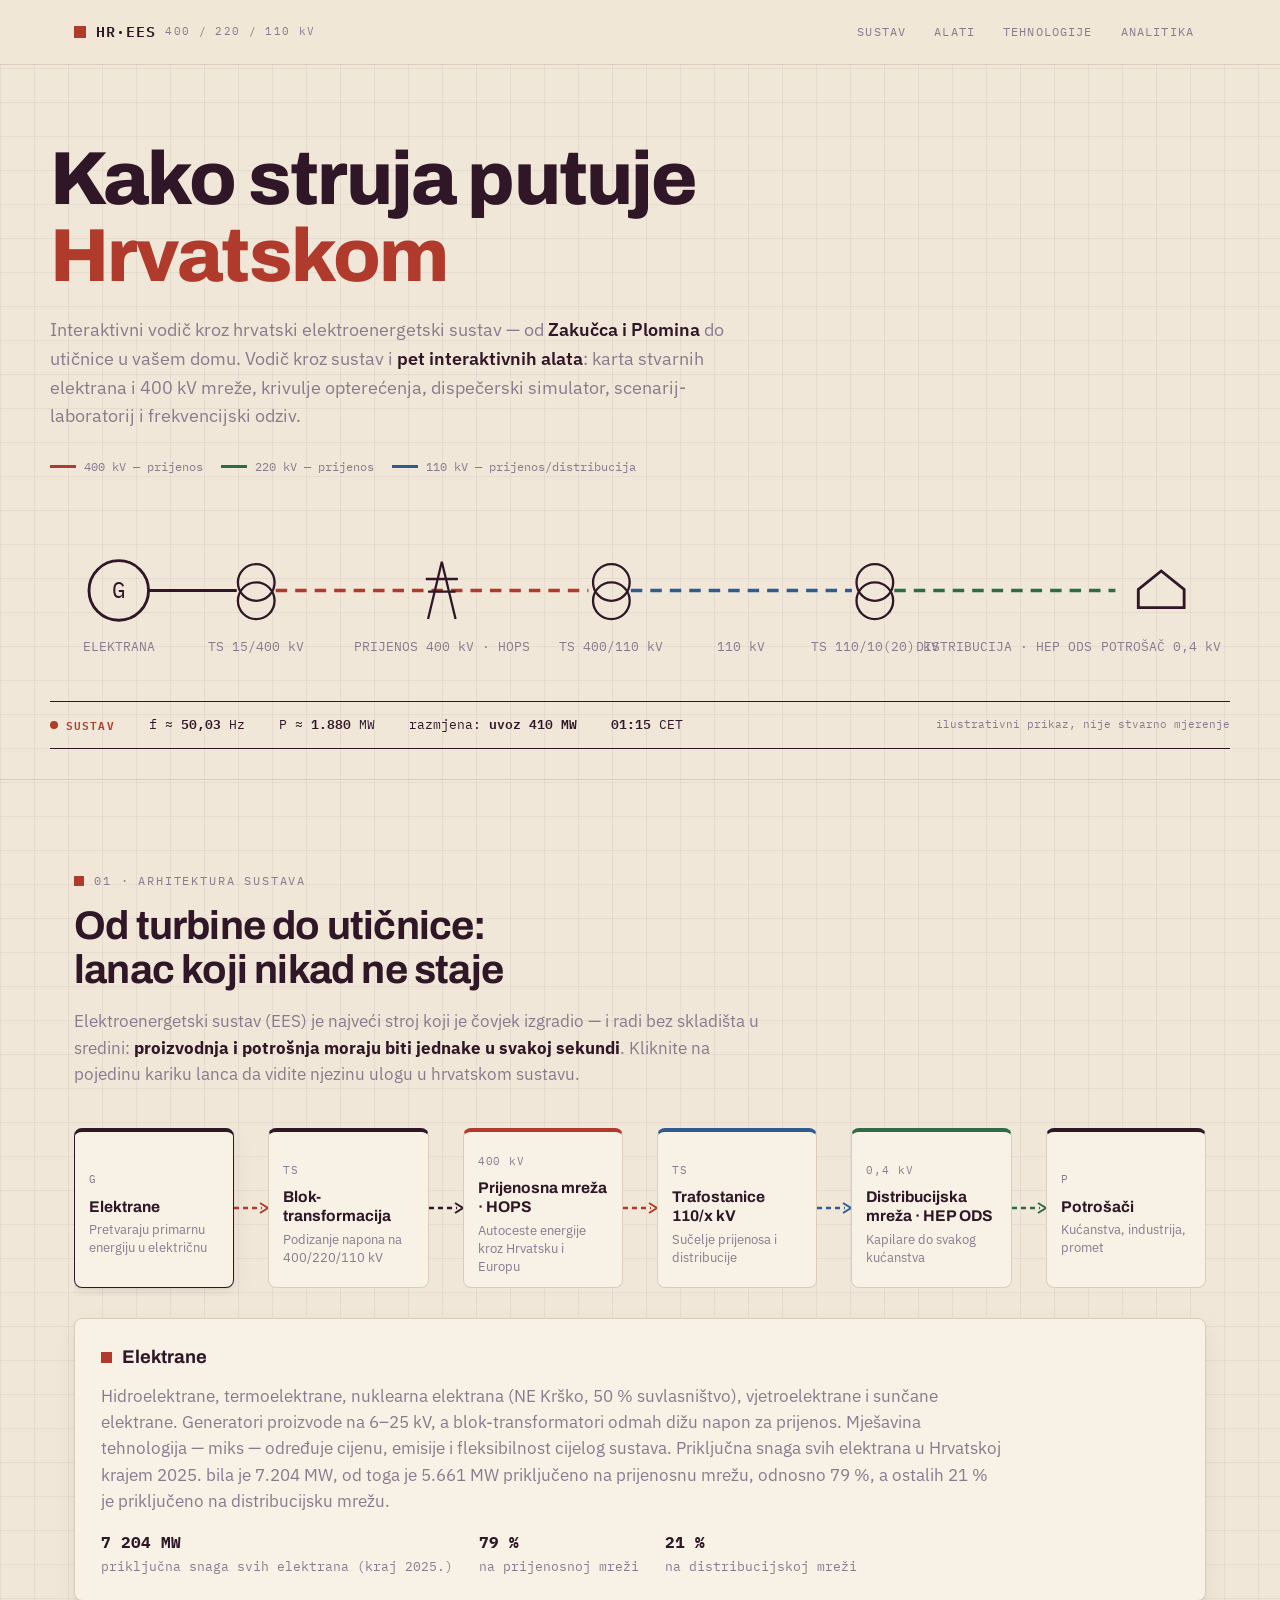
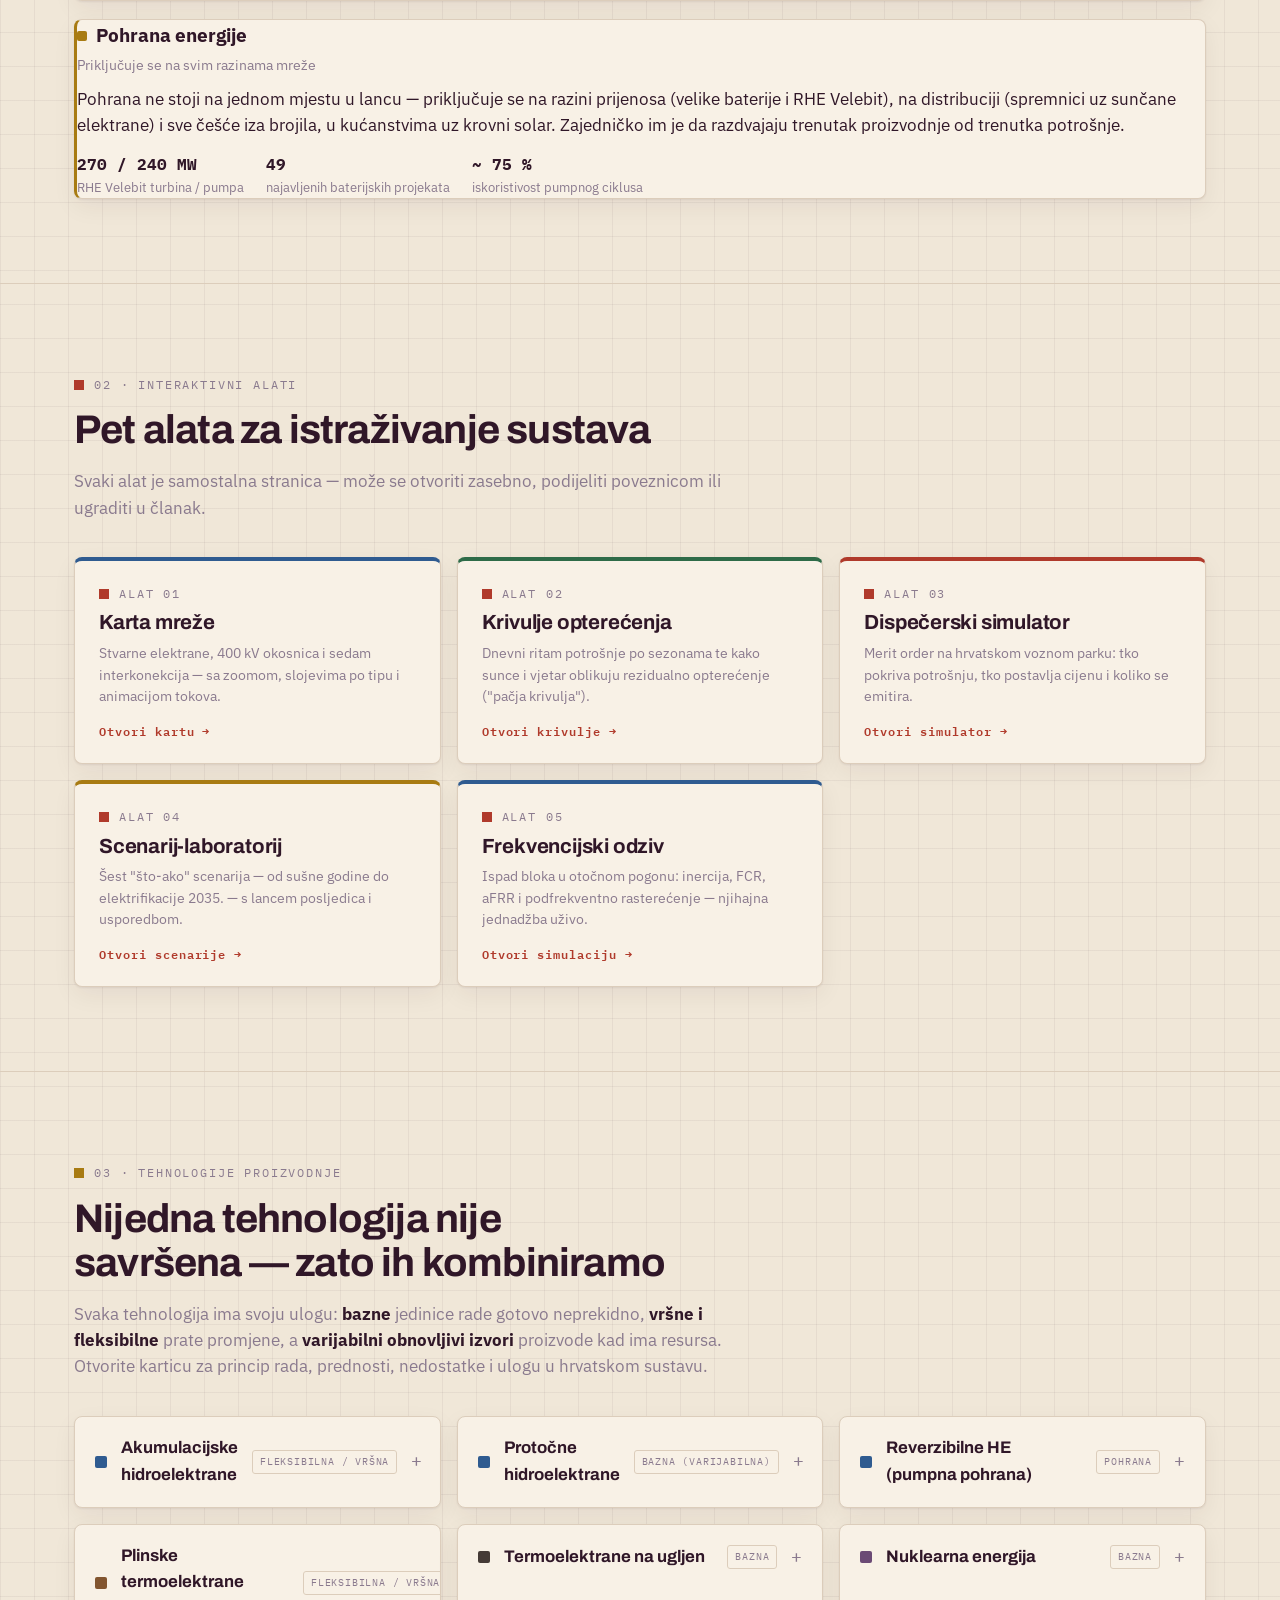
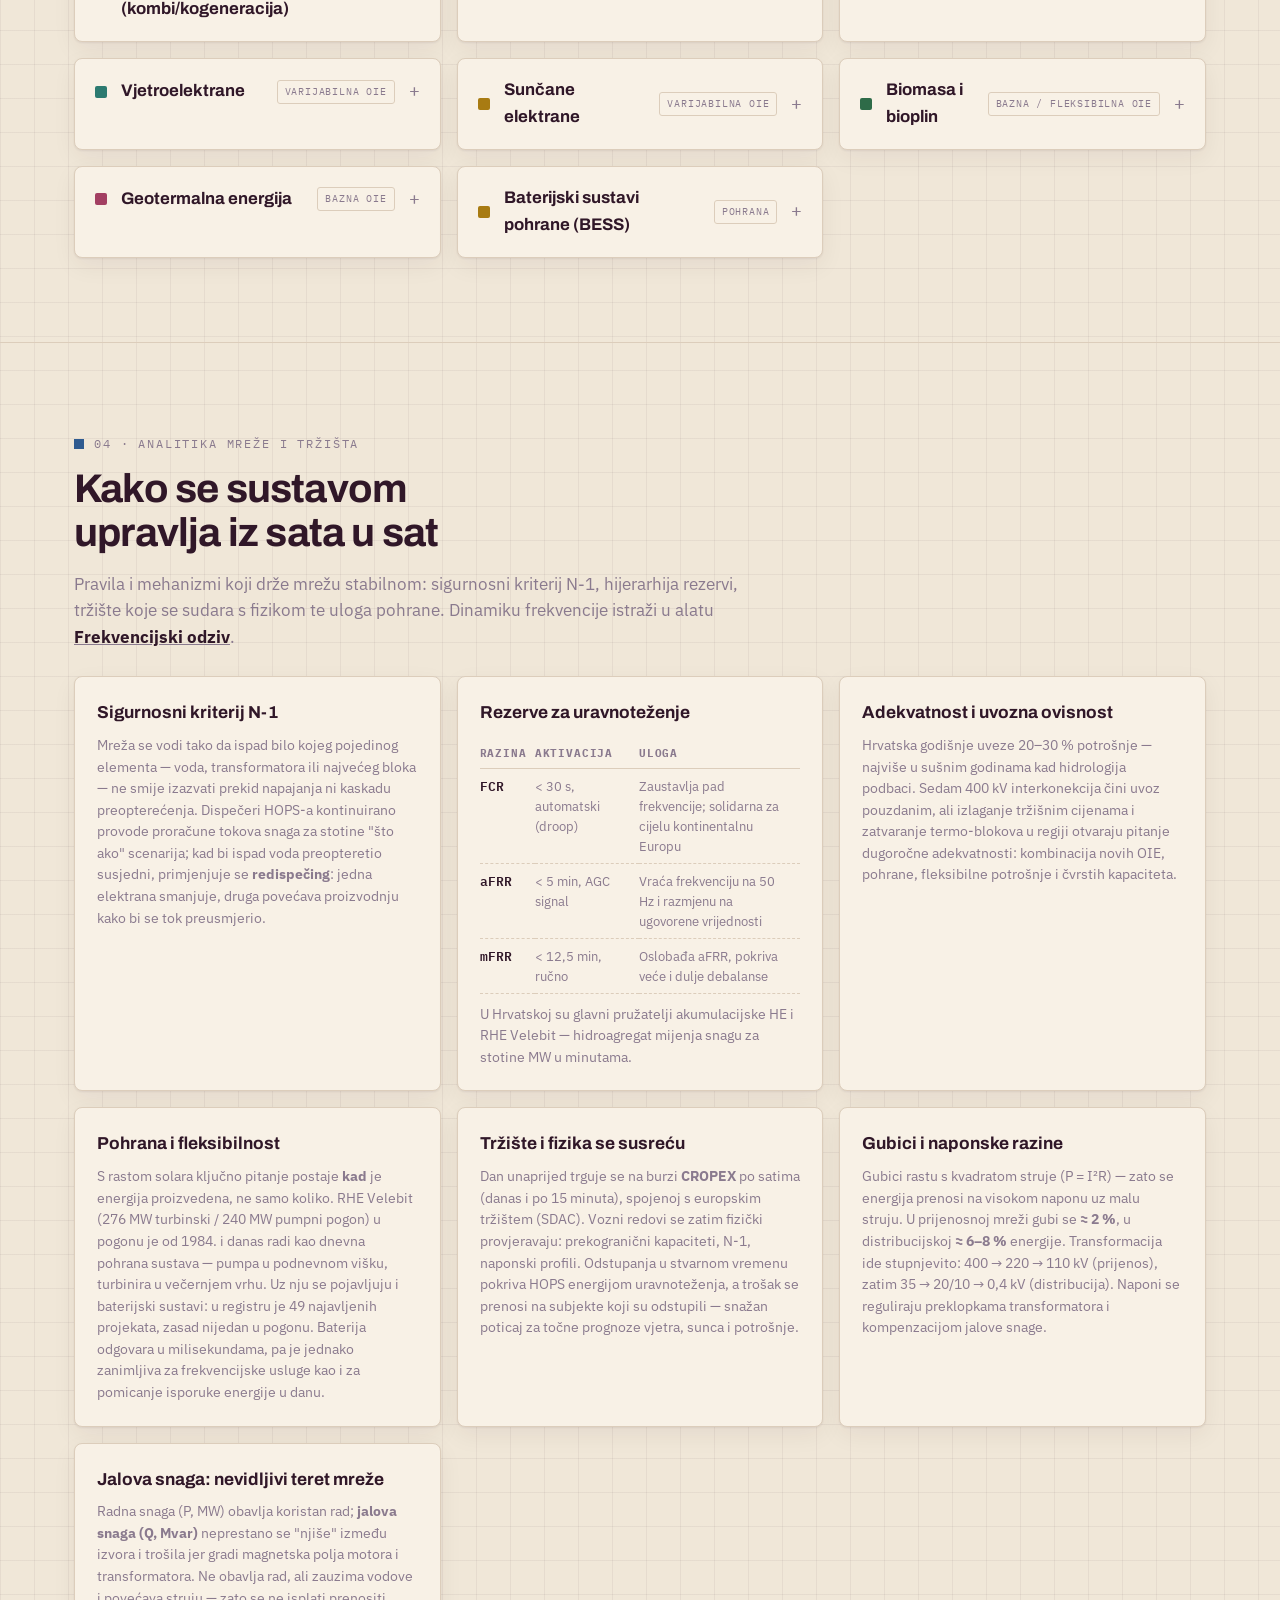
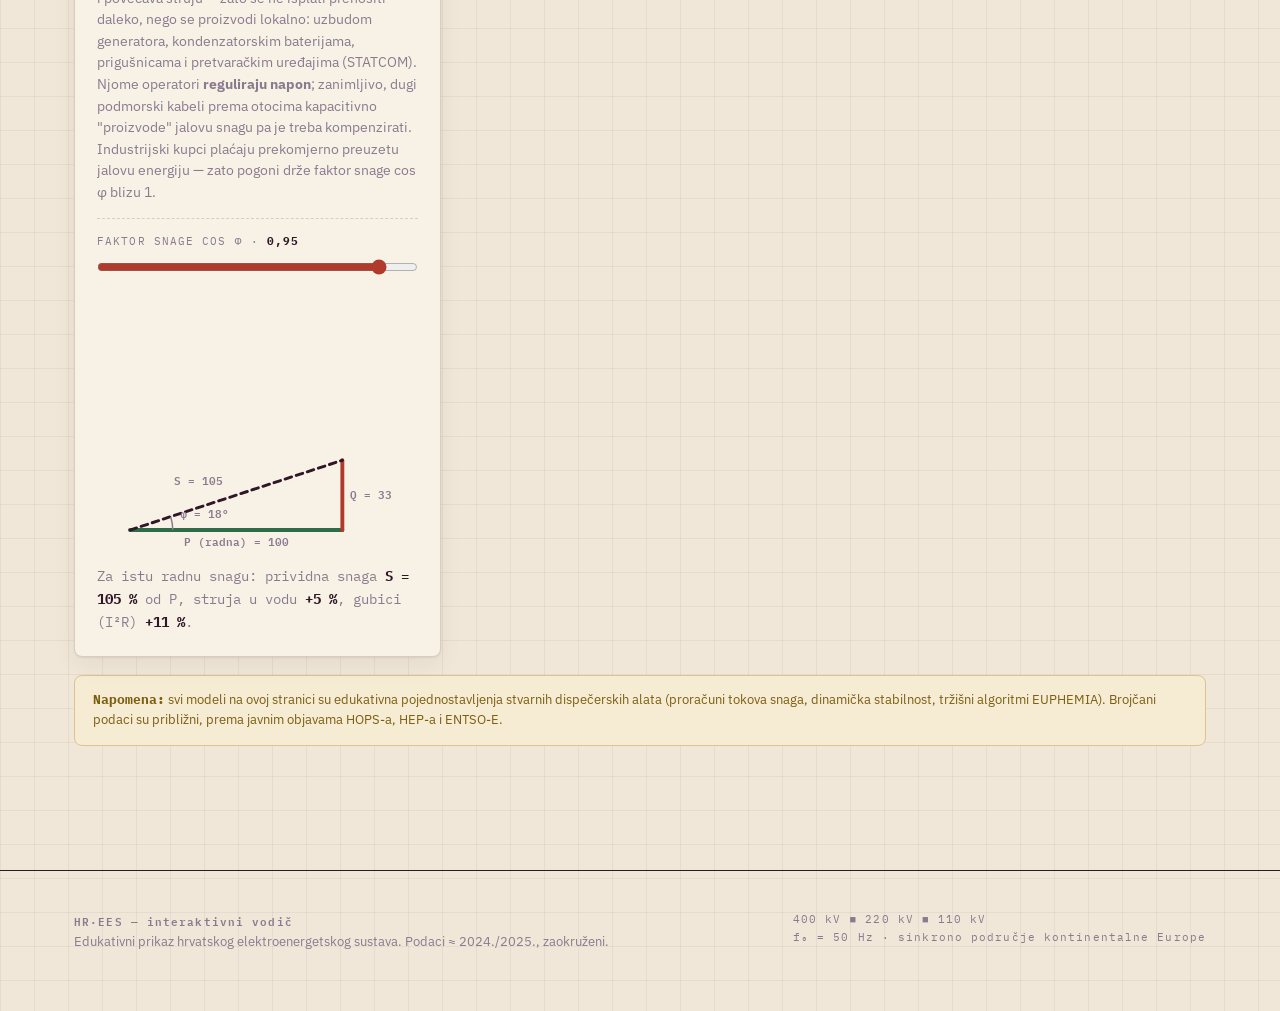
==== commit 49ad4d1e: "Traka stanja čita živa mjerenja s ENTSO-E-a Opterećenje i neto razmjena dolaze iz podaci.json koji g" ====
--- a/index.html
+++ b/index.html
@@ -75,11 +75,11 @@
 
   <div class="ticker" role="status">
     <span class="live"><span class="dot"></span>SUSTAV</span>
-    <span>f = <b id="tkF">50,00</b> Hz</span>
+    <span>f ≈ <b id="tkF">50,00</b> Hz</span>
     <span>P ≈ <b id="tkP">2 480</b> MW</span>
     <span>razmjena: <b id="tkX">uvoz 410 MW</b></span>
     <span><b id="tkT">--:--</b> CET</span>
-    <small>ilustrativni prikaz, nije stvarno mjerenje</small>
+    <small id="tkNota">ilustrativni prikaz, nije stvarno mjerenje</small>
   </div>
 </div>
 <!-- ============ 01 · ŠTO ČINI SUSTAV ============ -->
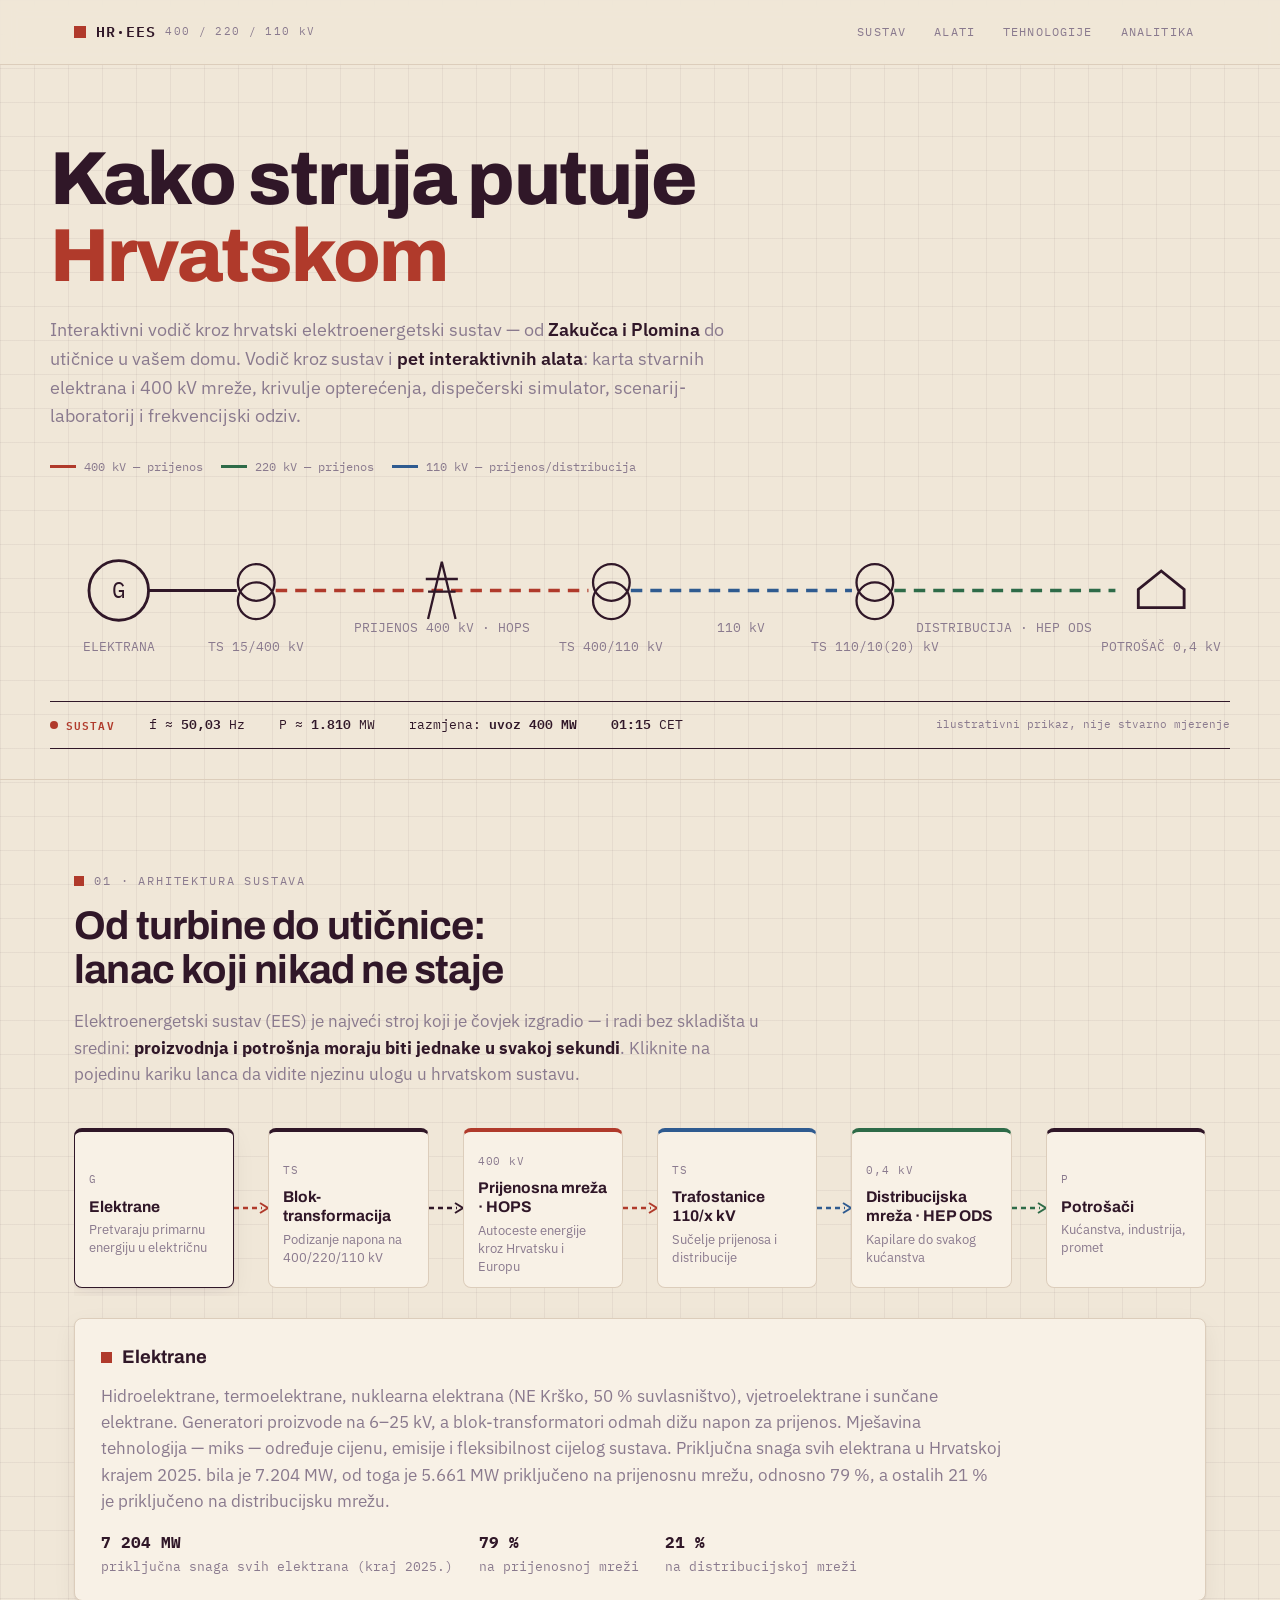
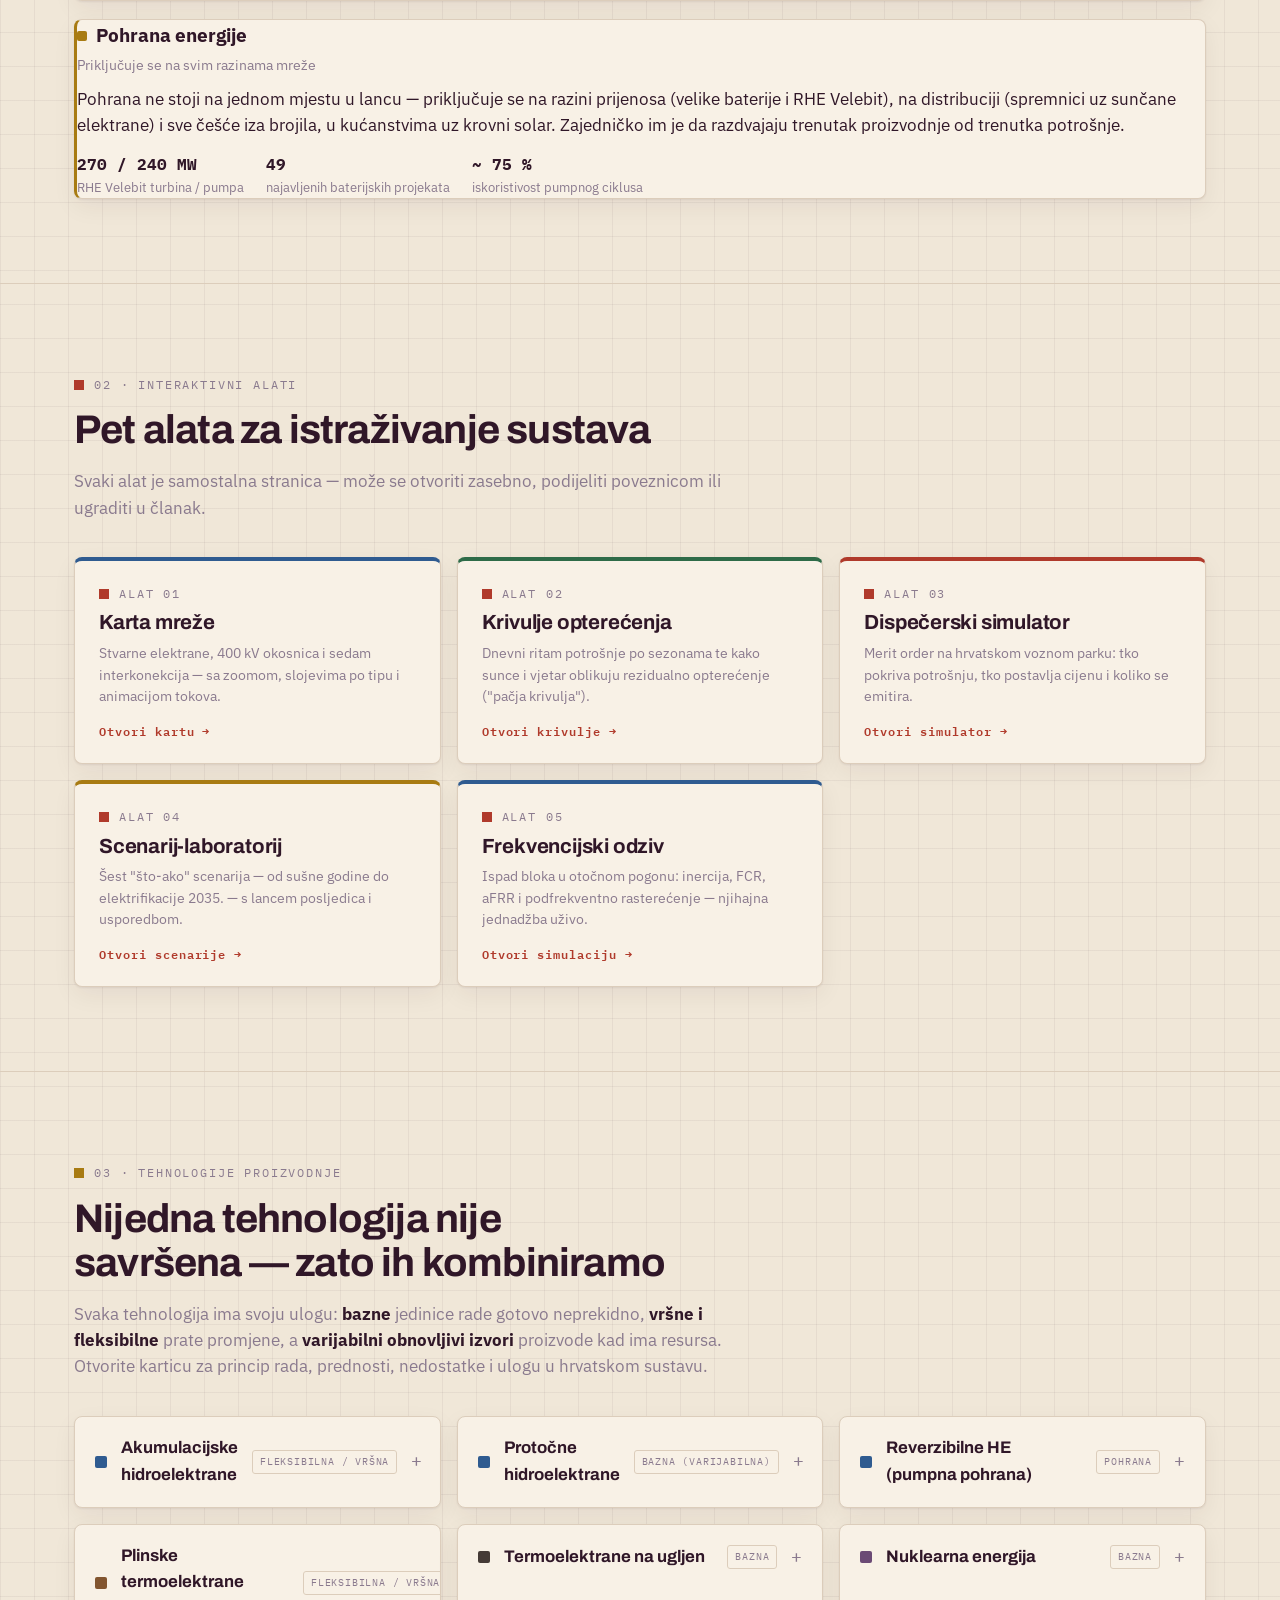
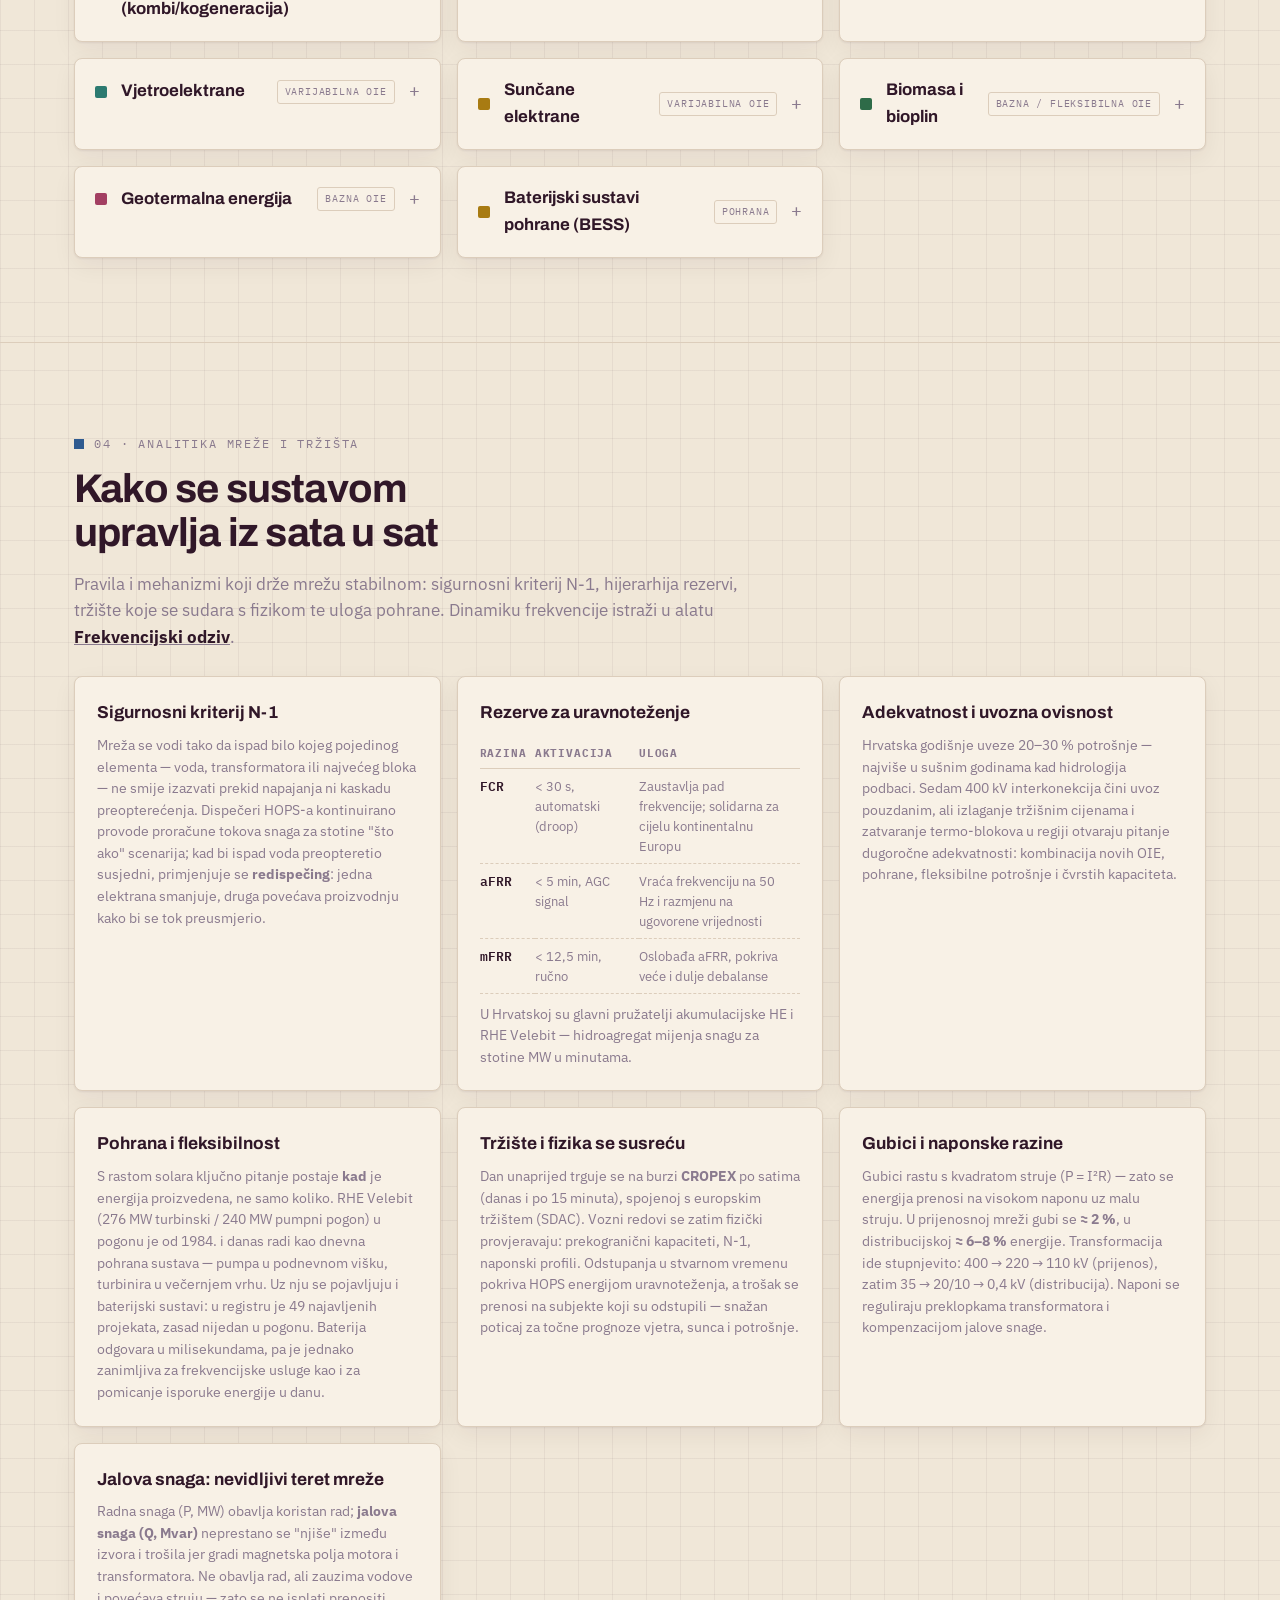
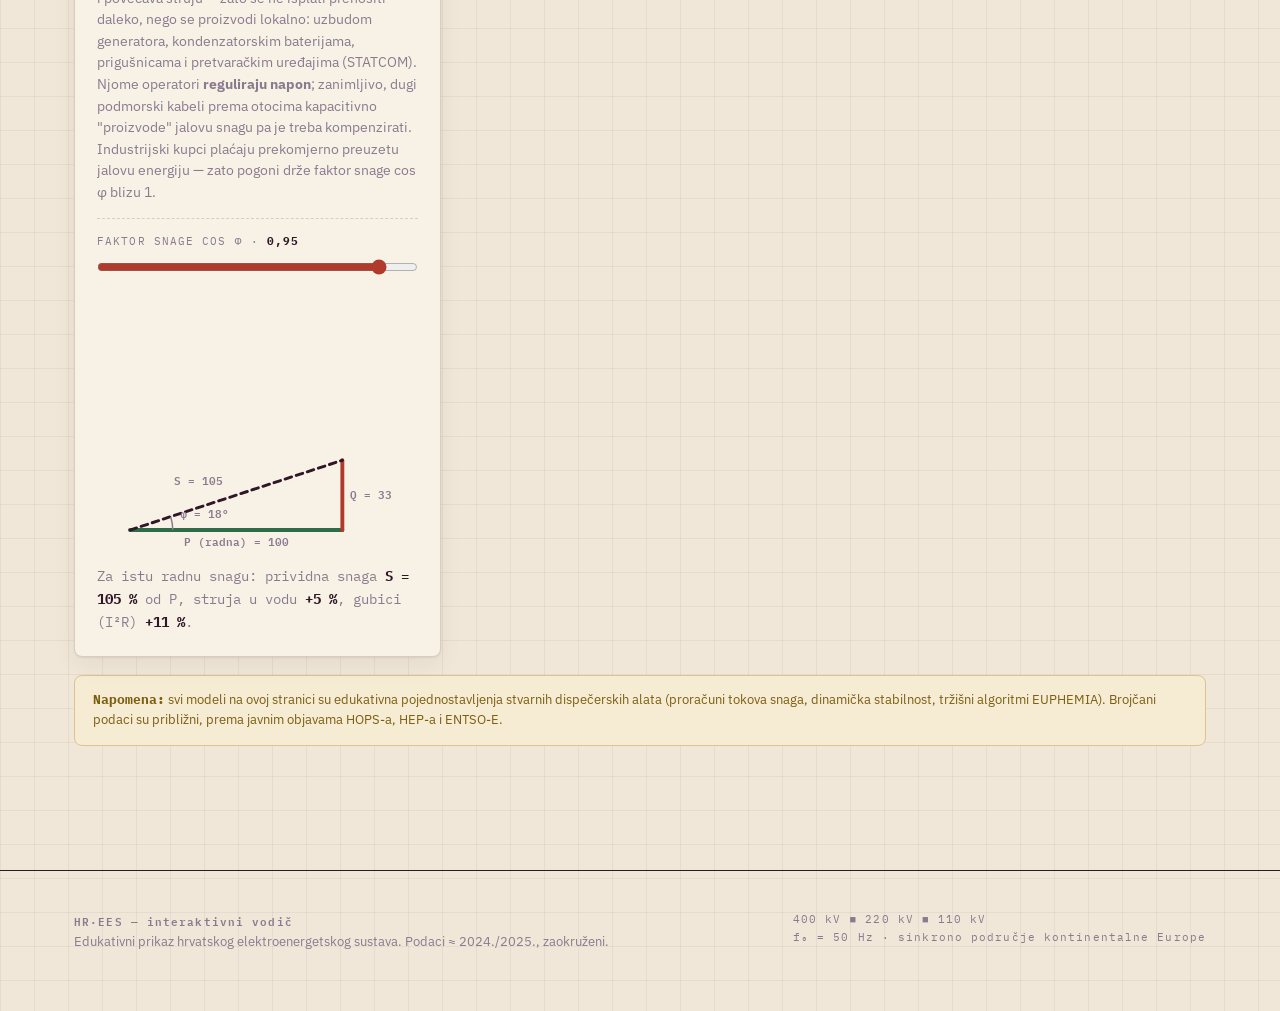
==== commit 2c561f48: "Oznake u shemi lanca u dva reda "TS 110/10(20) kV" i "DISTRIBUCIJA · HEP ODS" preklapale su se u jed" ====
--- a/index.html
+++ b/index.html
@@ -50,21 +50,21 @@
     <g stroke="var(--ink)" stroke-width="2" fill="none">
       <path d="M330 90 L342 40 L354 90 M328 55 h28 M330 66 h24"/>
     </g>
-    <text x="342" y="118" text-anchor="middle" class="ax">PRIJENOS 400 kV · HOPS</text>
+    <text x="342" y="101" text-anchor="middle" class="ax">PRIJENOS 400 kV · HOPS</text>
     <!-- TS 400/110 -->
     <circle cx="490" cy="58" r="16" fill="none" stroke="var(--ink)" stroke-width="2"/>
     <circle cx="490" cy="74" r="16" fill="none" stroke="var(--ink)" stroke-width="2"/>
     <text x="490" y="118" text-anchor="middle" class="ax">TS 400/110 kV</text>
     <!-- 110 kV -->
     <line class="fl" x1="507" y1="65" x2="700" y2="65" stroke="var(--kv110)" stroke-width="3" stroke-dasharray="10 7"/>
-    <text x="603" y="118" text-anchor="middle" class="ax">110 kV</text>
+    <text x="603" y="101" text-anchor="middle" class="ax">110 kV</text>
     <!-- TS 110/10 -->
     <circle cx="720" cy="58" r="16" fill="none" stroke="var(--ink)" stroke-width="2"/>
     <circle cx="720" cy="74" r="16" fill="none" stroke="var(--ink)" stroke-width="2"/>
     <text x="720" y="118" text-anchor="middle" class="ax">TS 110/10(20) kV</text>
     <!-- distribucija -->
     <line class="fl" x1="737" y1="65" x2="930" y2="65" stroke="var(--kv220)" stroke-width="3" stroke-dasharray="10 7"/>
-    <text x="833" y="118" text-anchor="middle" class="ax">DISTRIBUCIJA · HEP ODS</text>
+    <text x="833" y="101" text-anchor="middle" class="ax">DISTRIBUCIJA · HEP ODS</text>
     <!-- kuća -->
     <g stroke="var(--ink)" stroke-width="2.5" fill="none">
       <path d="M950 80 v-16 l20 -16 20 16 v16 z"/>
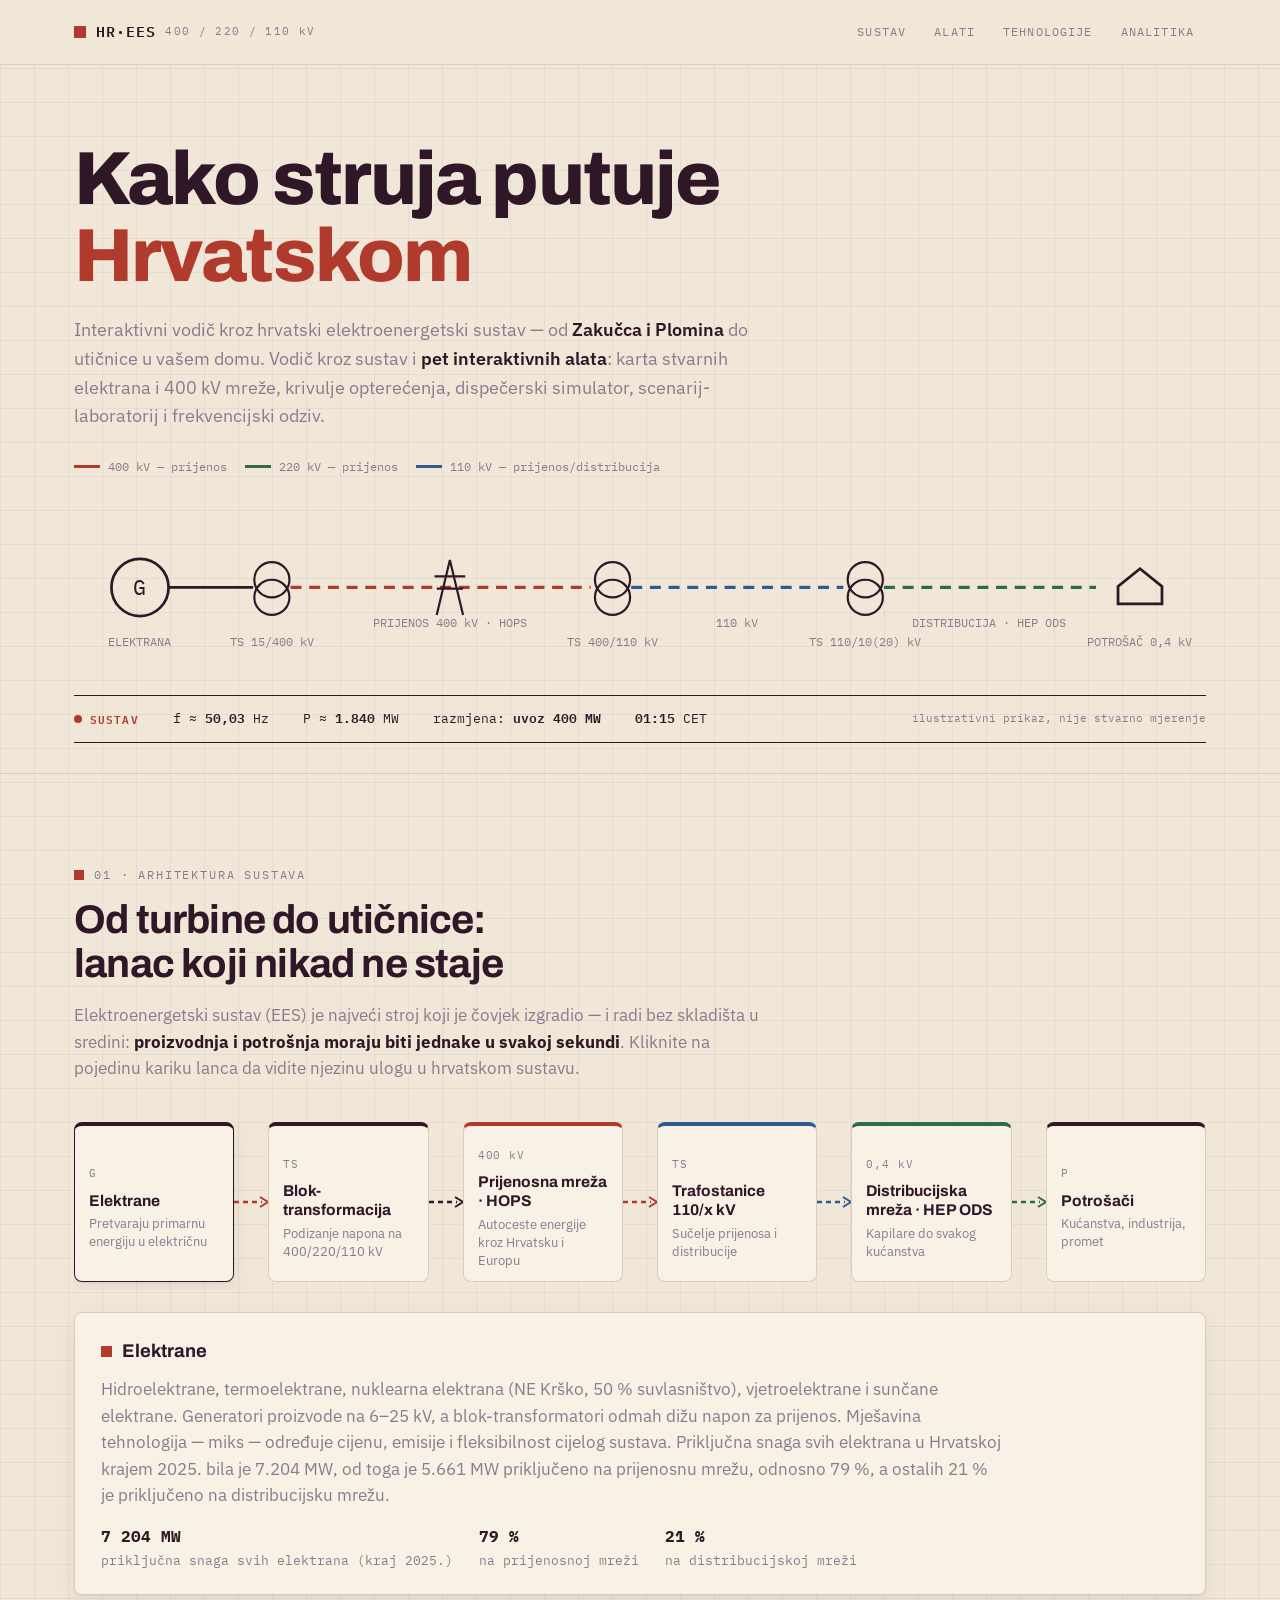
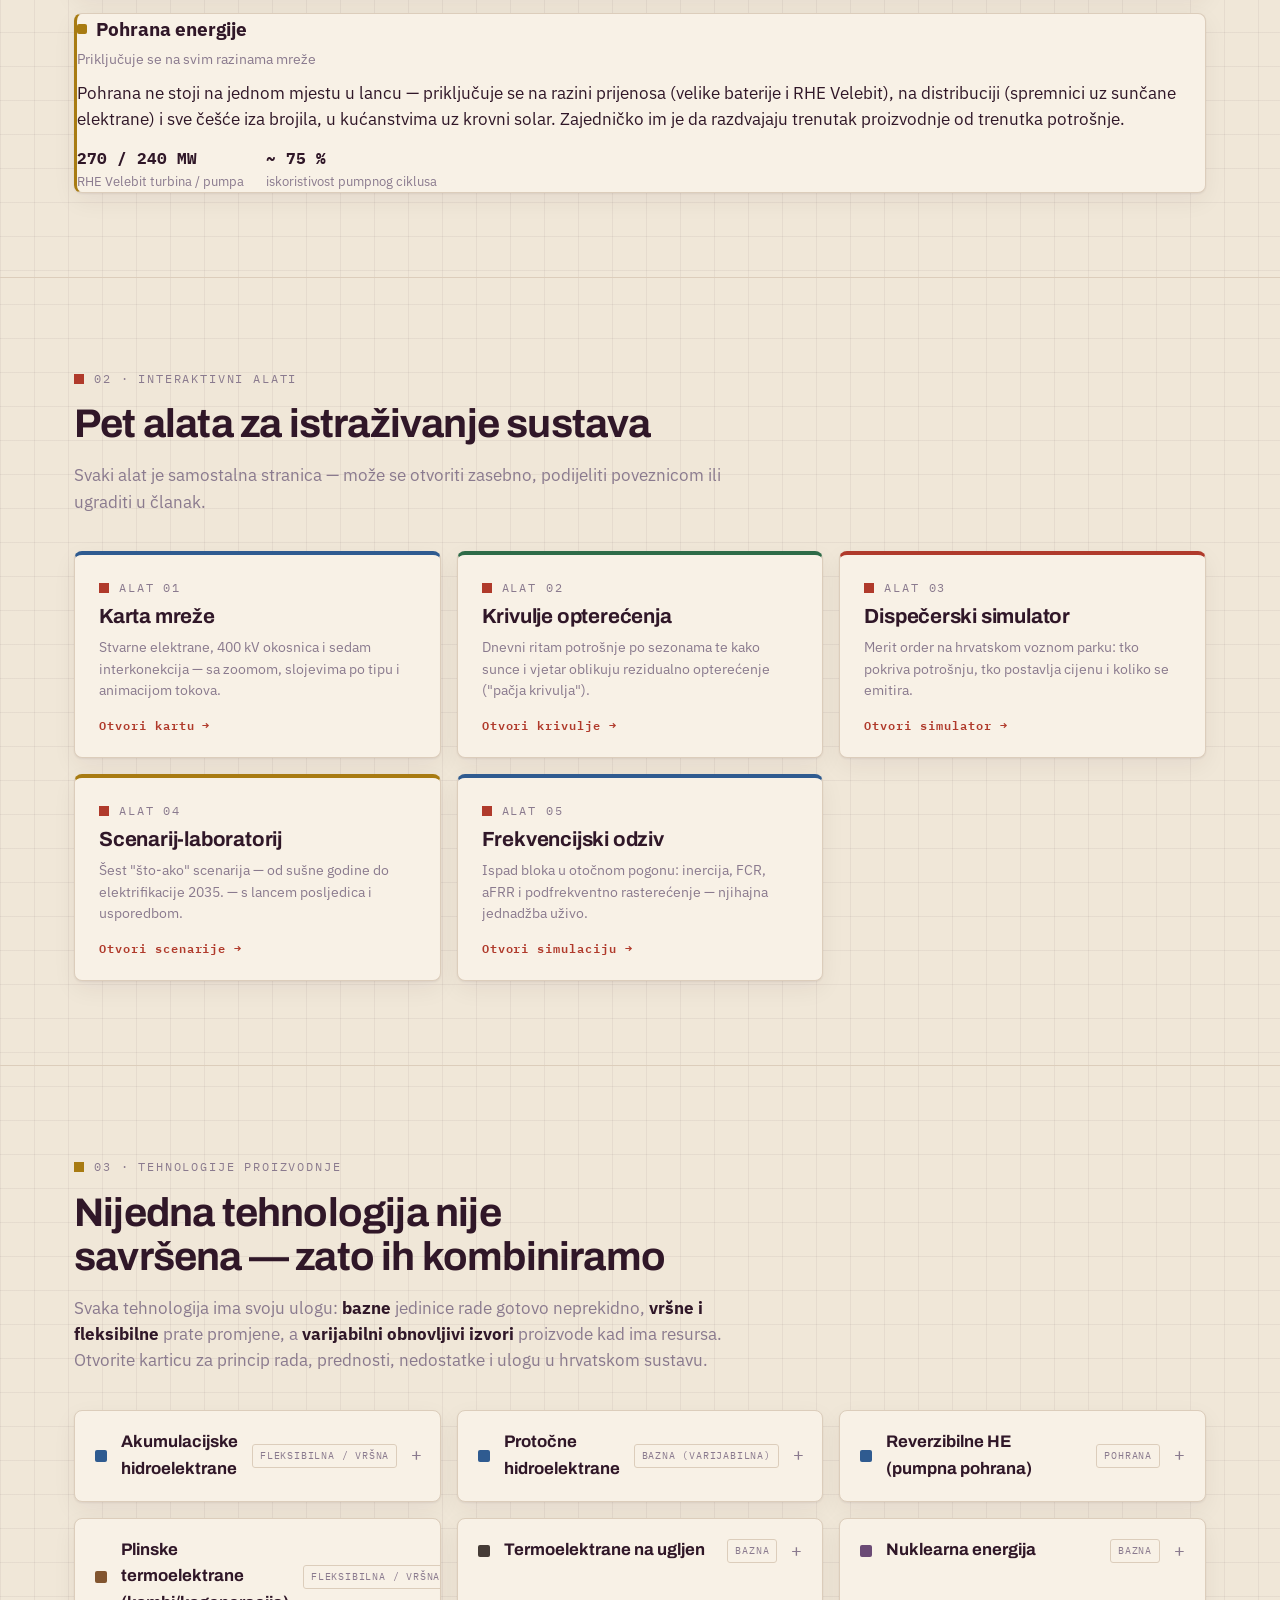
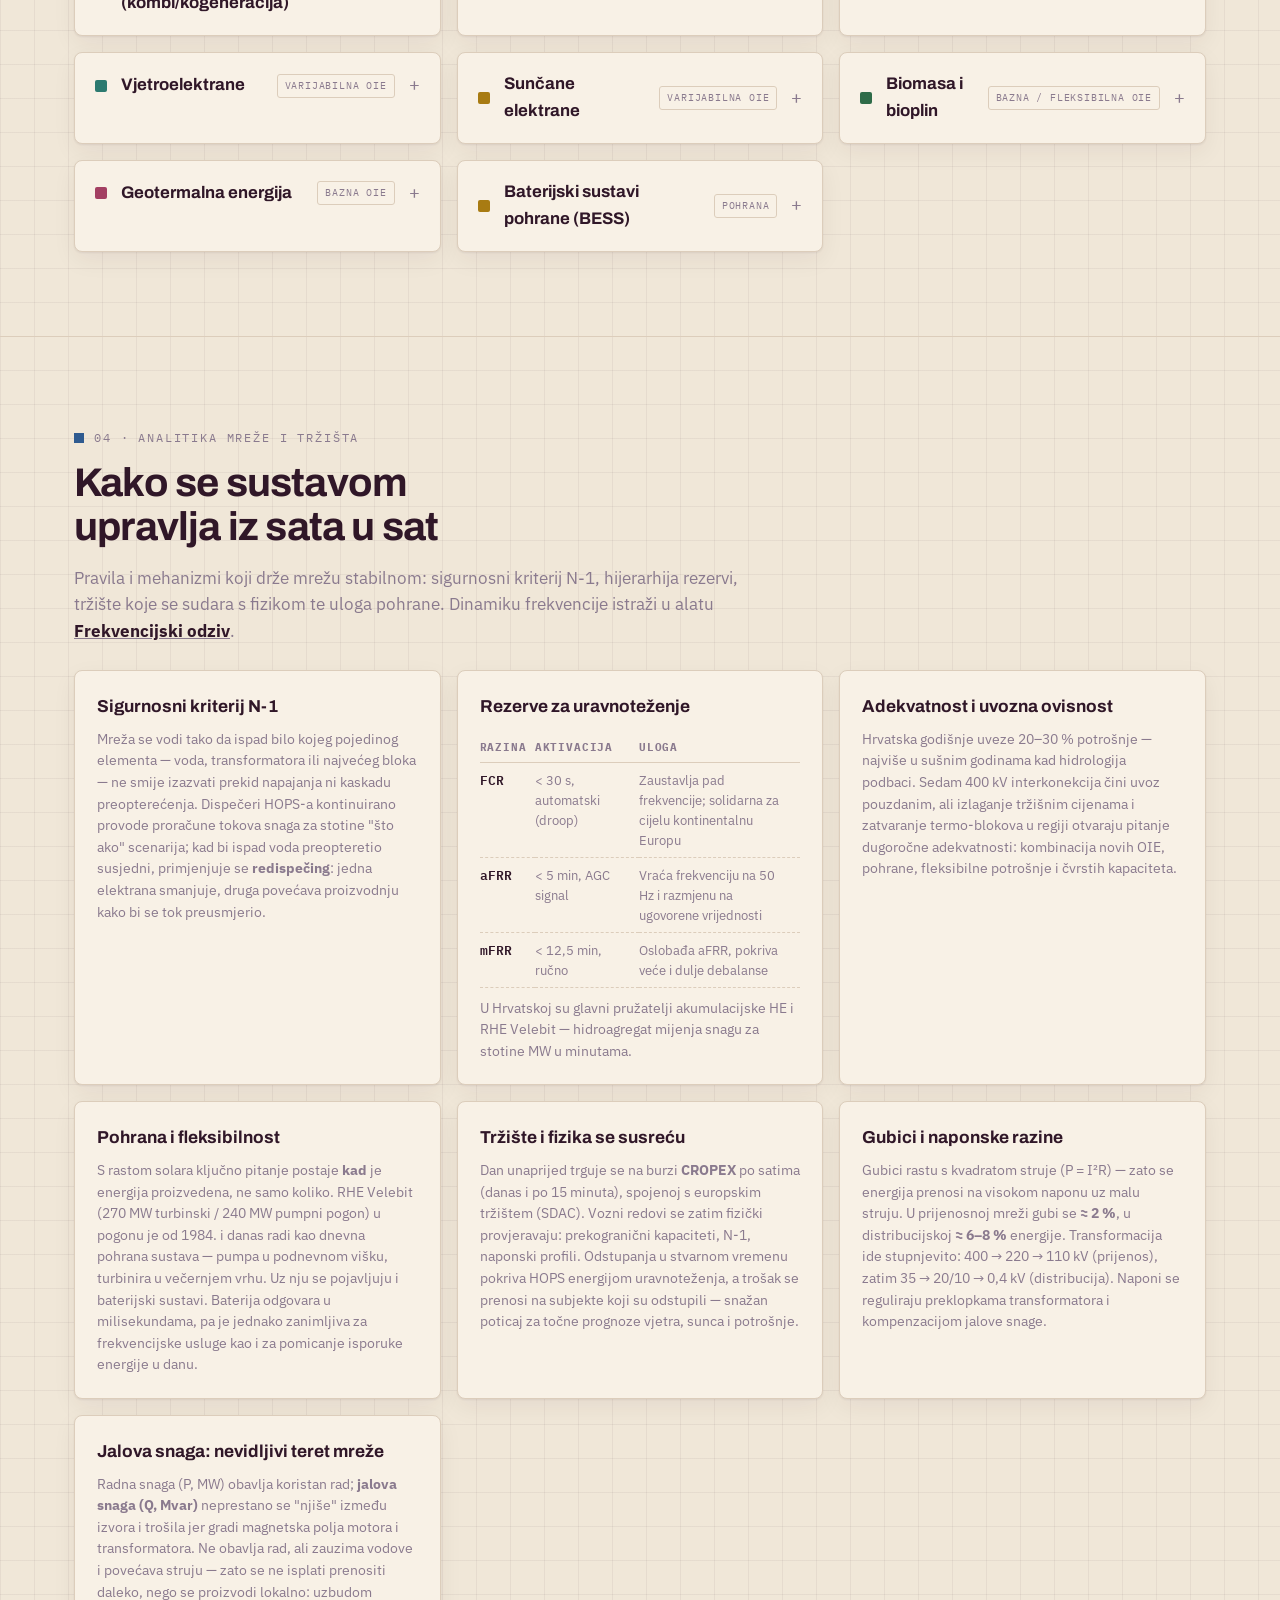
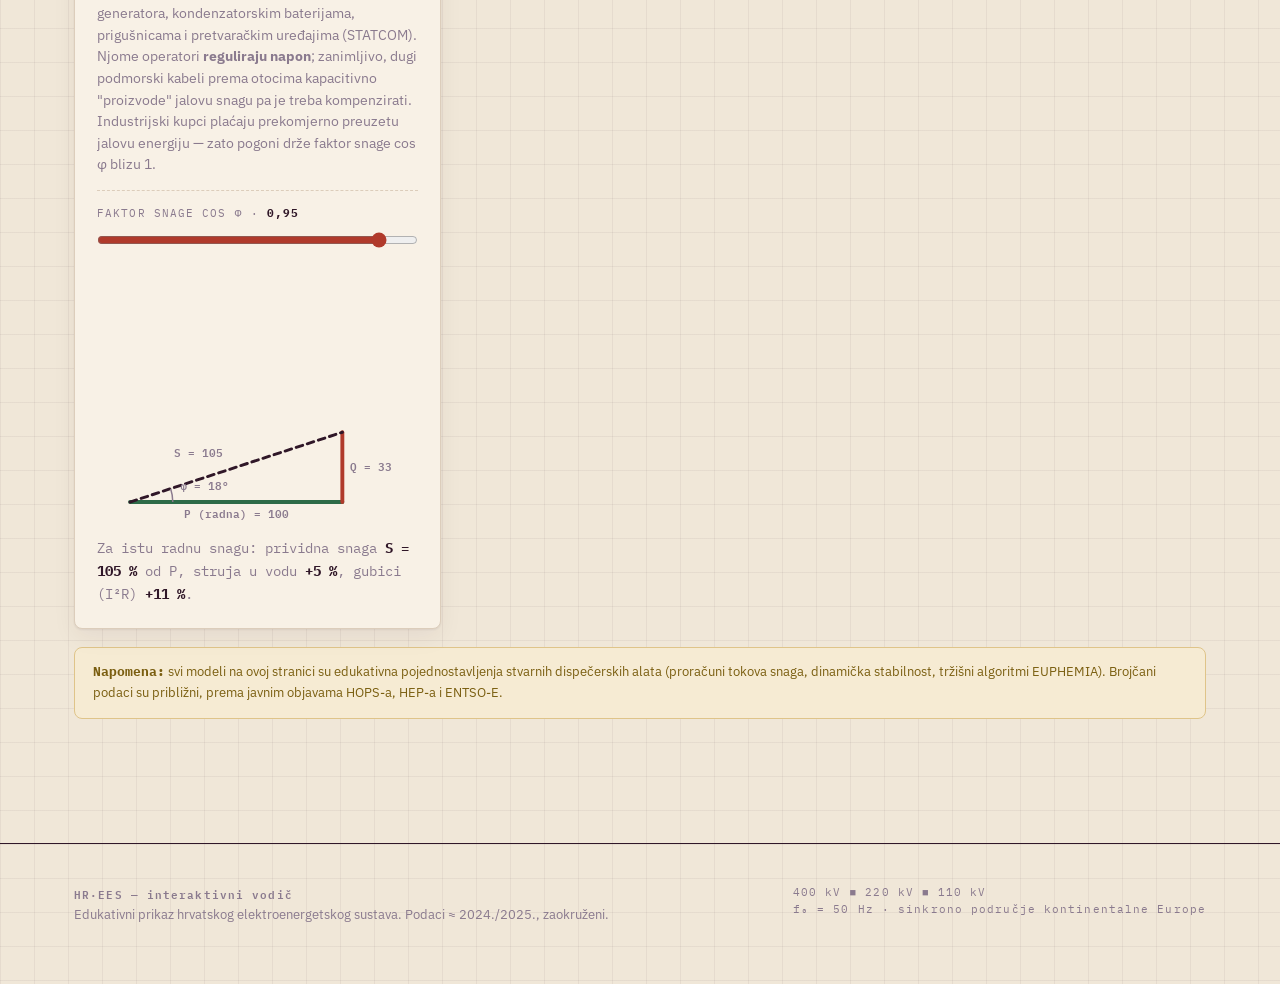
==== commit b69c79ef: "Maknut broj najavljenih baterijskih projekata Registri se razlikuju, dio projekata je na distribucij" ====
--- a/index.html
+++ b/index.html
@@ -168,7 +168,7 @@
       </div>
       <div class="card ana">
         <h3>Pohrana i fleksibilnost</h3>
-        <p>S rastom solara ključno pitanje postaje <b>kad</b> je energija proizvedena, ne samo koliko. RHE Velebit (276 MW turbinski / 240 MW pumpni pogon) u pogonu je od 1984. i danas radi kao dnevna pohrana sustava — pumpa u podnevnom višku, turbinira u večernjem vrhu. Uz nju se pojavljuju i baterijski sustavi: u registru je 49 najavljenih projekata, zasad nijedan u pogonu. Baterija odgovara u milisekundama, pa je jednako zanimljiva za frekvencijske usluge kao i za pomicanje isporuke energije u danu.</p>
+        <p>S rastom solara ključno pitanje postaje <b>kad</b> je energija proizvedena, ne samo koliko. RHE Velebit (270 MW turbinski / 240 MW pumpni pogon) u pogonu je od 1984. i danas radi kao dnevna pohrana sustava — pumpa u podnevnom višku, turbinira u večernjem vrhu. Uz nju se pojavljuju i baterijski sustavi. Baterija odgovara u milisekundama, pa je jednako zanimljiva za frekvencijske usluge kao i za pomicanje isporuke energije u danu.</p>
       </div>
       <div class="card ana">
         <h3>Tržište i fizika se susreću</h3>
--- a/assets/style.css
+++ b/assets/style.css
@@ -176,7 +176,9 @@
 nav a:hover{color:var(--ink);background:var(--hover-bg)}
 
 /* ---------- hero ---------- */
-.hero{padding:76px 0 30px}
+/* Bočni razmak mora se ponoviti: .hero dolazi poslije .wrap, pa bi
+   kratica s nulom ugasila .wrap-ov padding i tekst bi legao na rub. */
+.hero{padding:76px 24px 30px}
 .hero h1{
   font-family:'Archivo',sans-serif;font-weight:800;
   font-size:clamp(2.5rem,6.4vw,4.7rem);
@@ -464,11 +466,22 @@
 .map-detail h3{text-wrap:balance}
 footer .f-in{align-items:flex-start}
 @media (max-width:640px){
-  .hero{padding:52px 0 22px}
+  .hero{padding:52px 24px 22px}
   .ticker{gap:18px}
   section{padding:64px 0 56px}
   input[type=range]{width:100%}
   .ctrl{flex:1 1 160px}
+  /* Naslov + značka uloge + "+" ne stanu u jedan red na telefonu, a značka
+     je nowrap pa je gurala izvan zaslona. Prelama se ispod naslova; "+"
+     ostaje u prvom redu jer je to ono što se pritišće. */
+  .tech-head{flex-wrap:wrap}
+  .tech-head h3{flex:1 1 100%;order:1}
+  .tech-head .sw{order:0}
+  .tech-head .pm{order:0;margin-left:auto}
+  .tech-head .role{order:2}
+  /* "400 / 220 / 110 kV" uz logo lomio se u četiri retka i razvlačio traku.
+     Ista legenda stoji u podnožju, pa se na telefonu ovdje izostavlja. */
+  .logo small{display:none}
 }
 
 /* trokut snaga (jalova energija) */
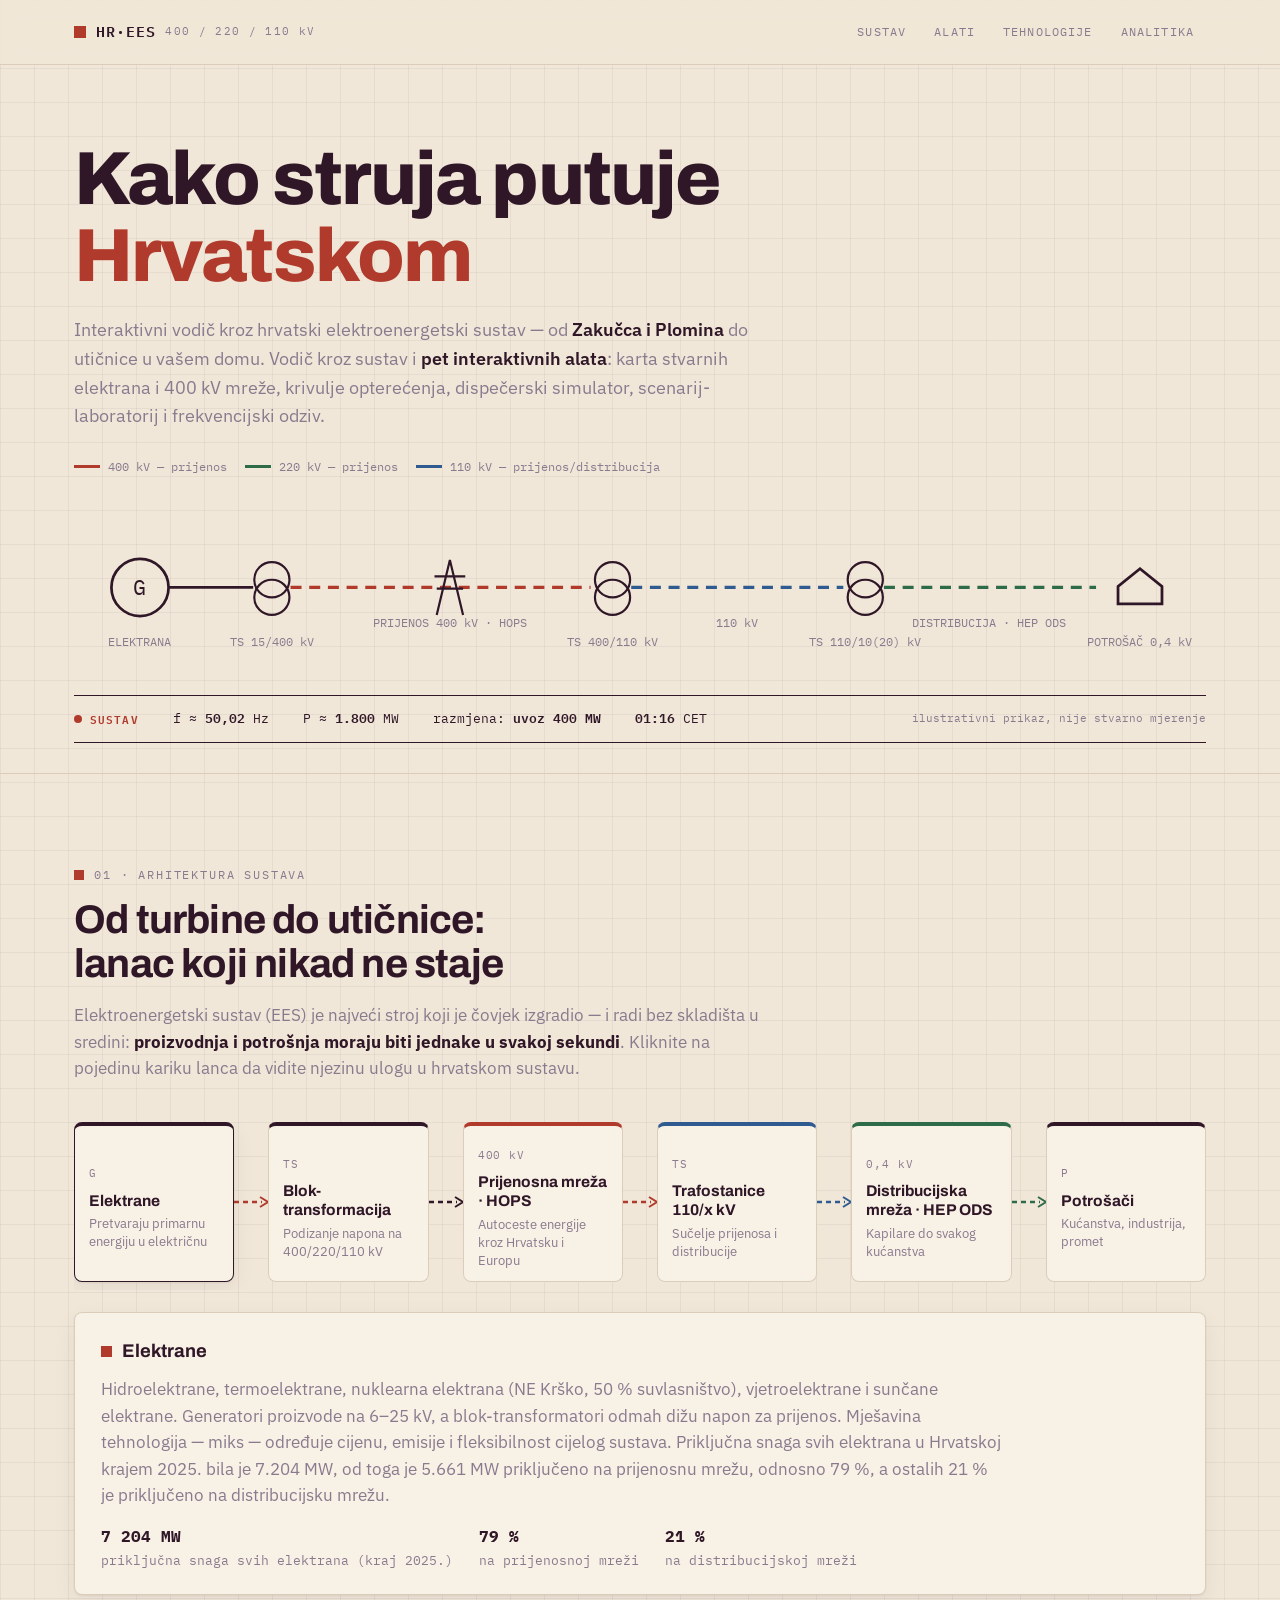
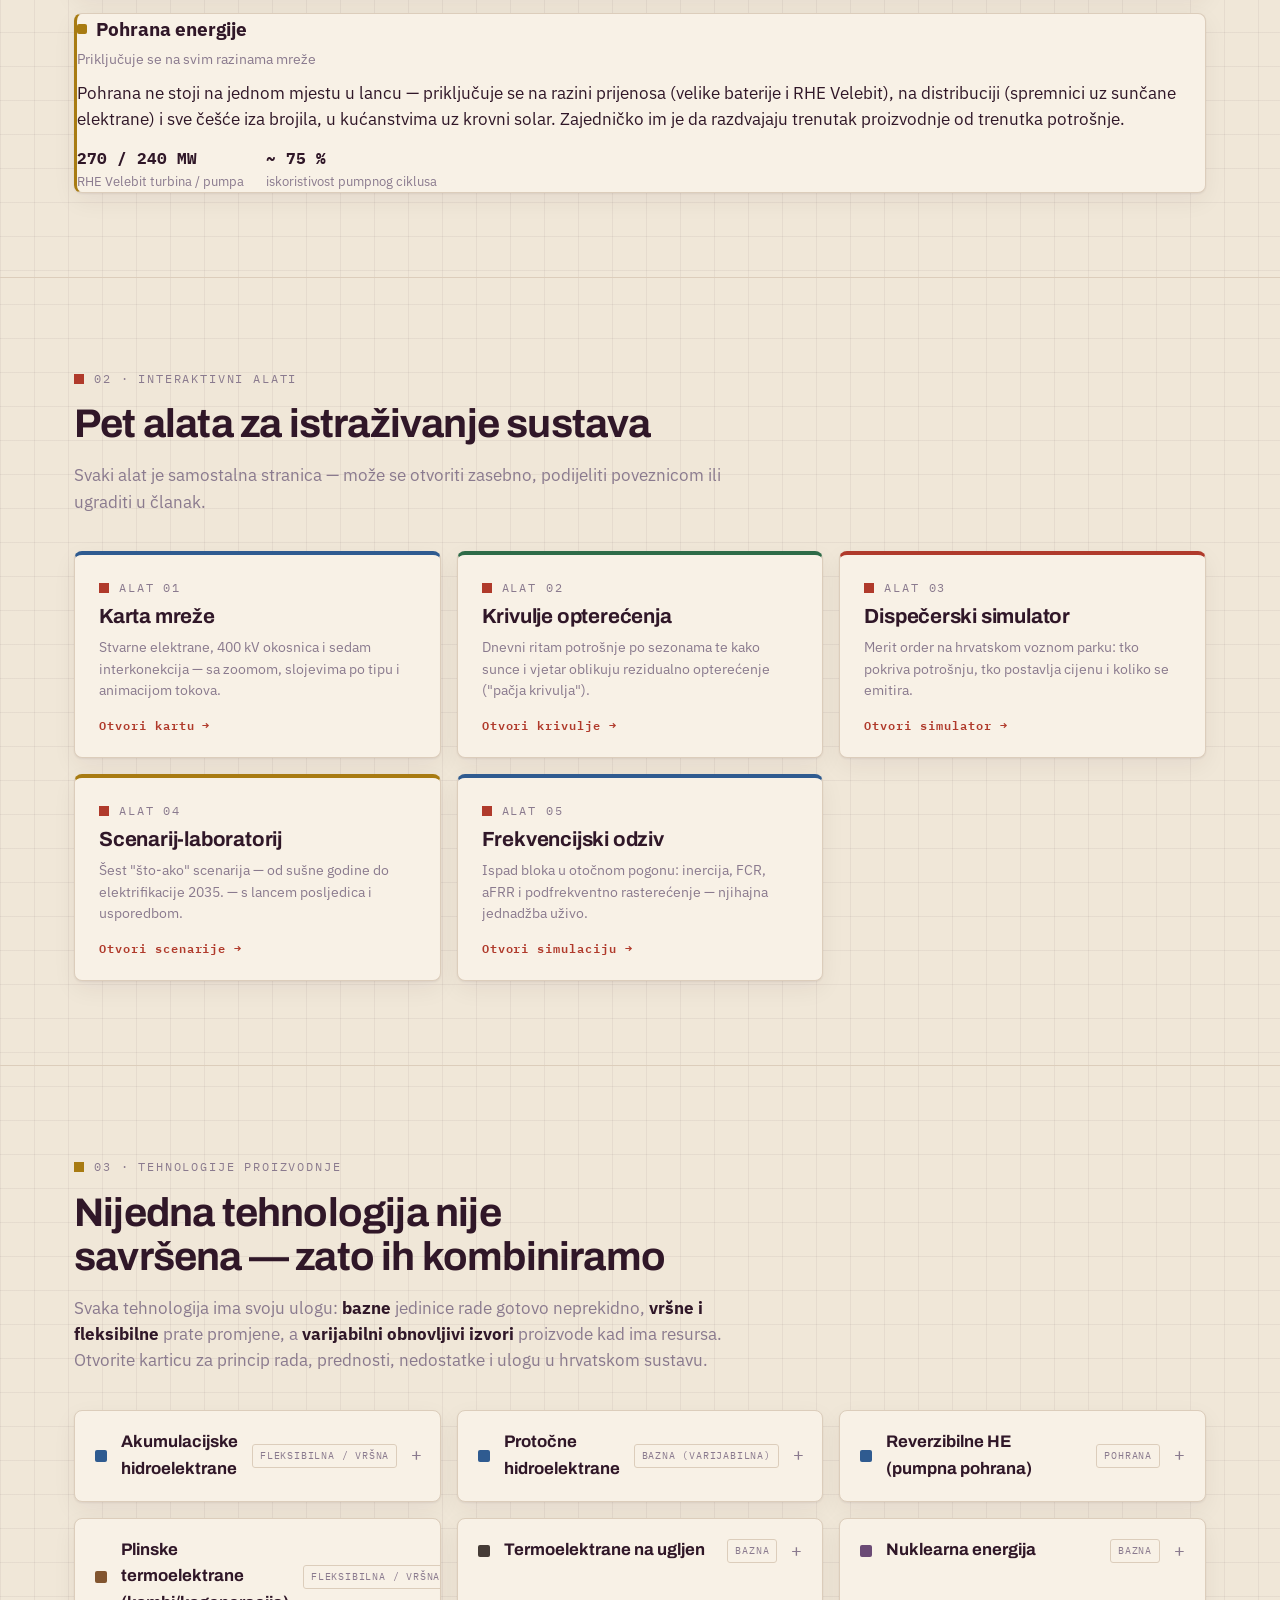
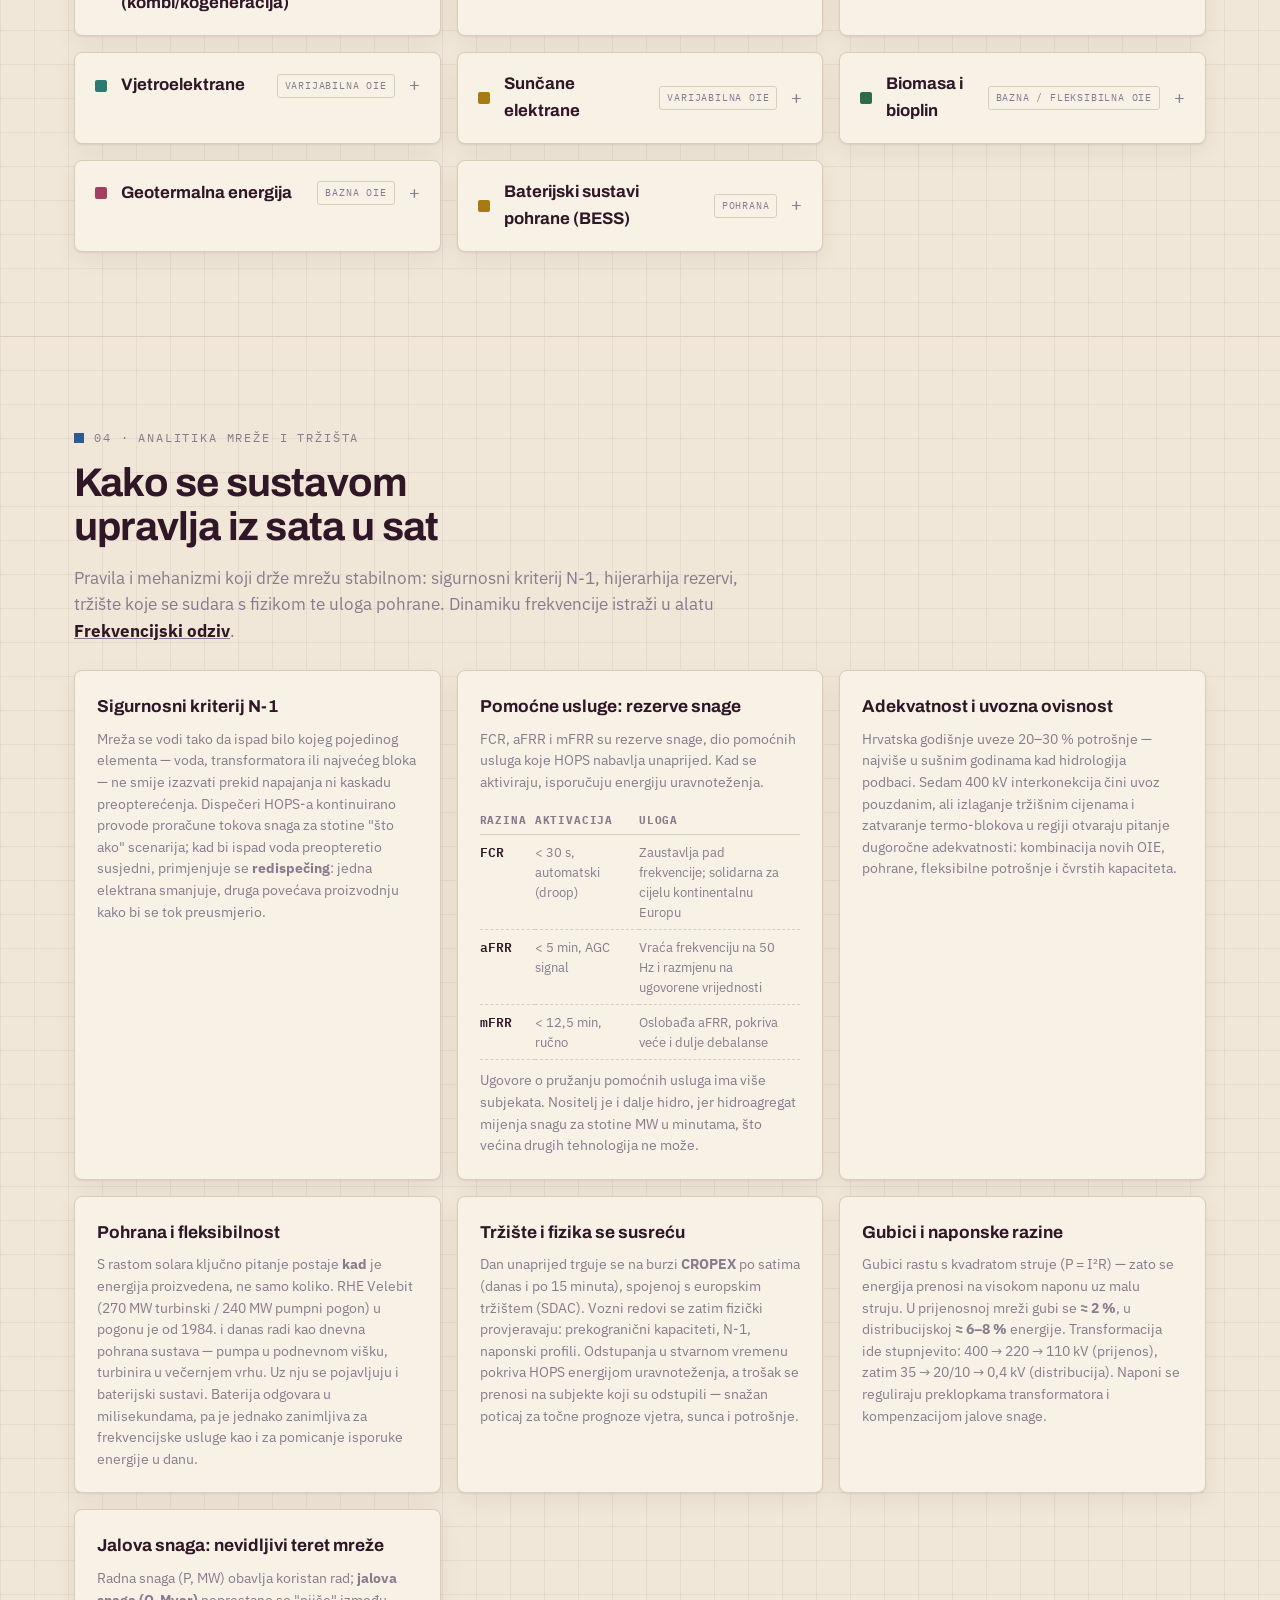
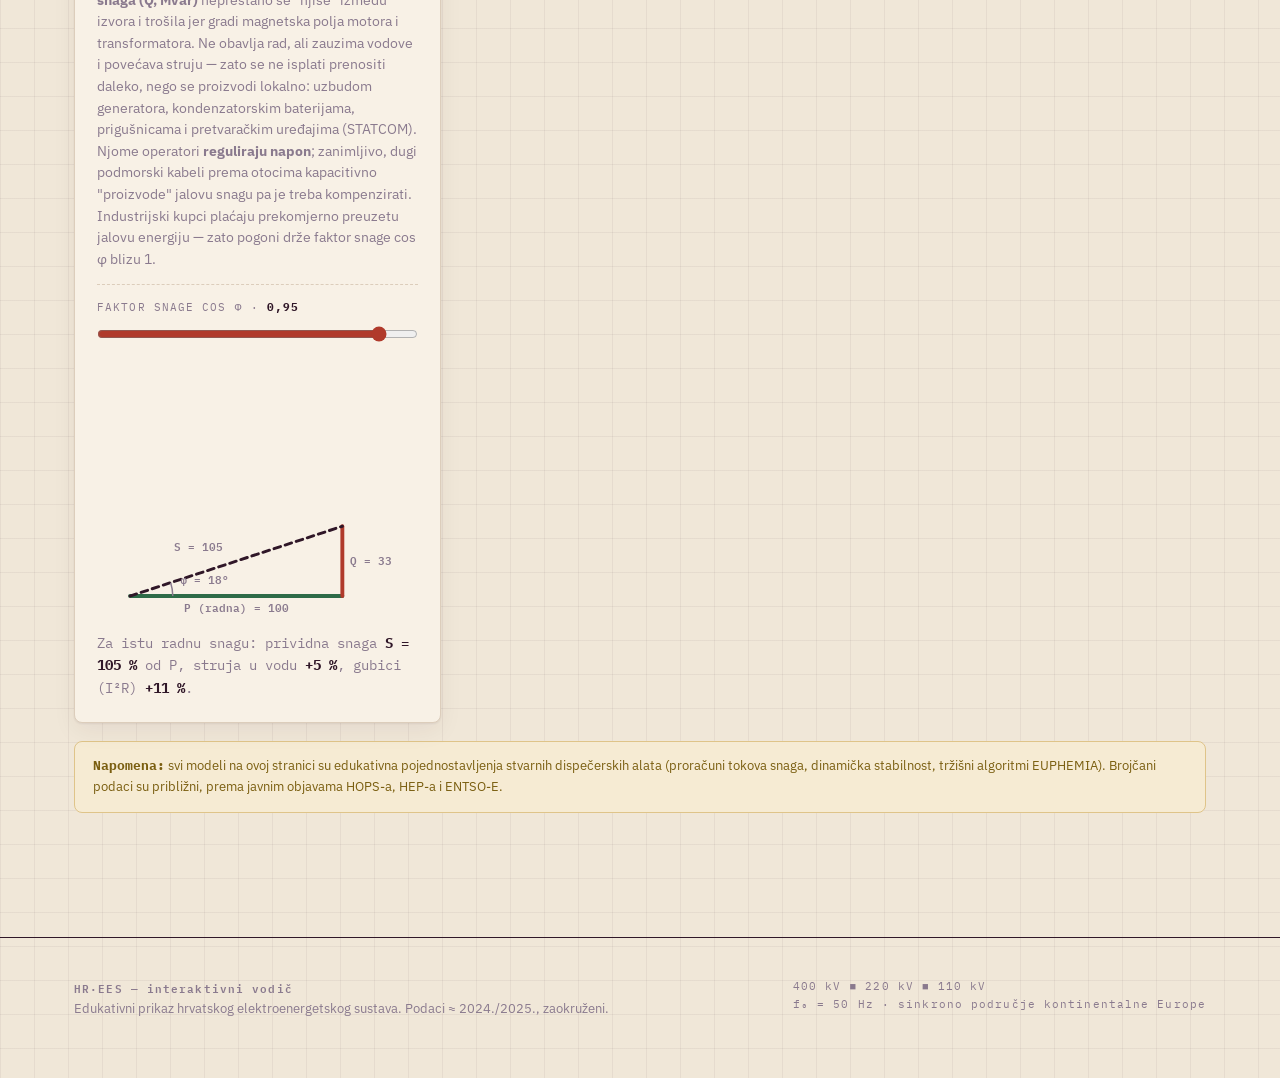
==== commit f45d1cda: "Terminologija pomoćnih usluga "Rezerve za uravnoteženje" spajalo je dva pojma. FCR, aFRR i mFRR su r" ====
--- a/index.html
+++ b/index.html
@@ -153,14 +153,15 @@
         <p>Mreža se vodi tako da ispad bilo kojeg pojedinog elementa — voda, transformatora ili najvećeg bloka — ne smije izazvati prekid napajanja ni kaskadu preopterećenja. Dispečeri HOPS-a kontinuirano provode proračune tokova snaga za stotine "što ako" scenarija; kad bi ispad voda preopteretio susjedni, primjenjuje se <b>redispečing</b>: jedna elektrana smanjuje, druga povećava proizvodnju kako bi se tok preusmjerio.</p>
       </div>
       <div class="card ana">
-        <h3>Rezerve za uravnoteženje</h3>
+        <h3>Pomoćne usluge: rezerve snage</h3>
+        <p>FCR, aFRR i mFRR su rezerve snage, dio pomoćnih usluga koje HOPS nabavlja unaprijed. Kad se aktiviraju, isporučuju energiju uravnoteženja.</p>
         <table>
           <tr><th>Razina</th><th>Aktivacija</th><th>Uloga</th></tr>
           <tr><td>FCR</td><td>&lt; 30 s, automatski (droop)</td><td>Zaustavlja pad frekvencije; solidarna za cijelu kontinentalnu Europu</td></tr>
           <tr><td>aFRR</td><td>&lt; 5 min, AGC signal</td><td>Vraća frekvenciju na 50 Hz i razmjenu na ugovorene vrijednosti</td></tr>
           <tr><td>mFRR</td><td>&lt; 12,5 min, ručno</td><td>Oslobađa aFRR, pokriva veće i dulje debalanse</td></tr>
         </table>
-        <p style="margin-top:10px">U Hrvatskoj su glavni pružatelji akumulacijske HE i RHE Velebit — hidroagregat mijenja snagu za stotine MW u minutama.</p>
+        <p style="margin-top:10px">Ugovore o pružanju pomoćnih usluga ima više subjekata. Nositelj je i dalje hidro, jer hidroagregat mijenja snagu za stotine MW u minutama, što većina drugih tehnologija ne može.</p>
       </div>
       <div class="card ana">
         <h3>Adekvatnost i uvozna ovisnost</h3>
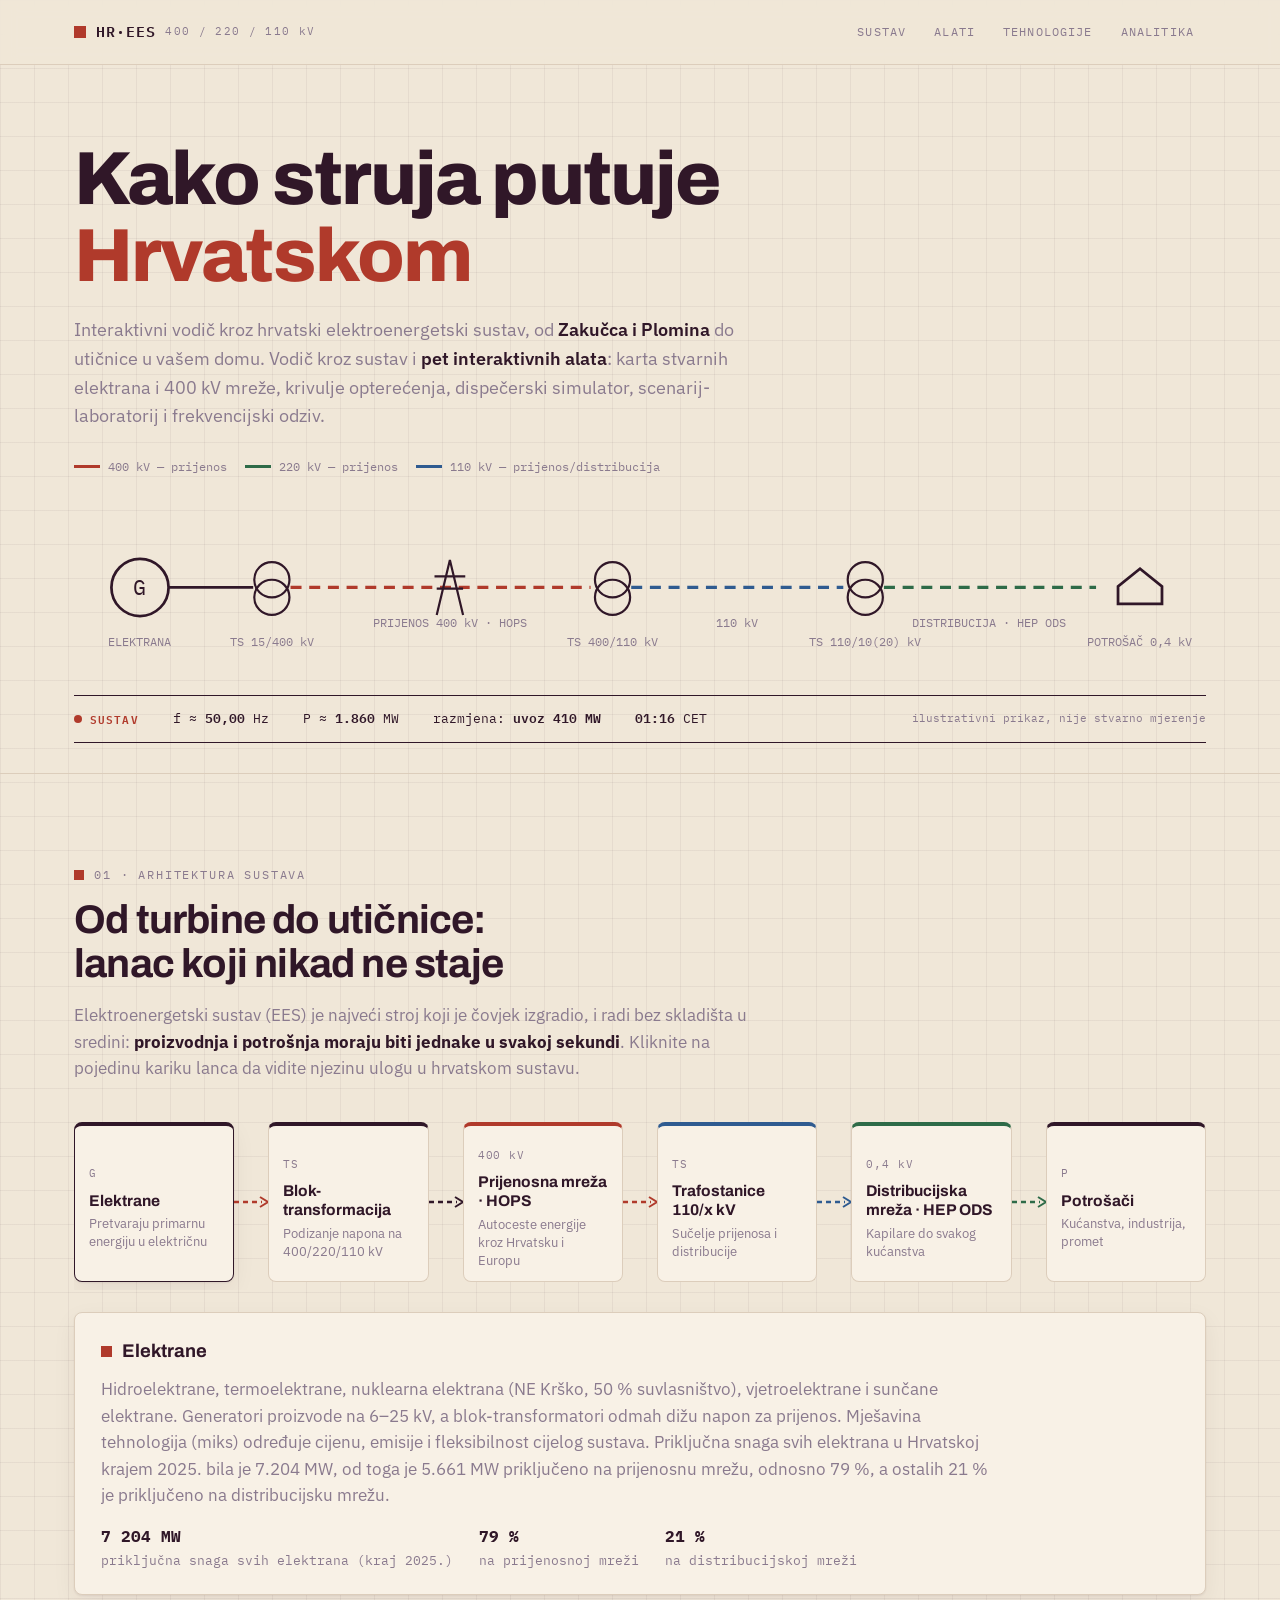
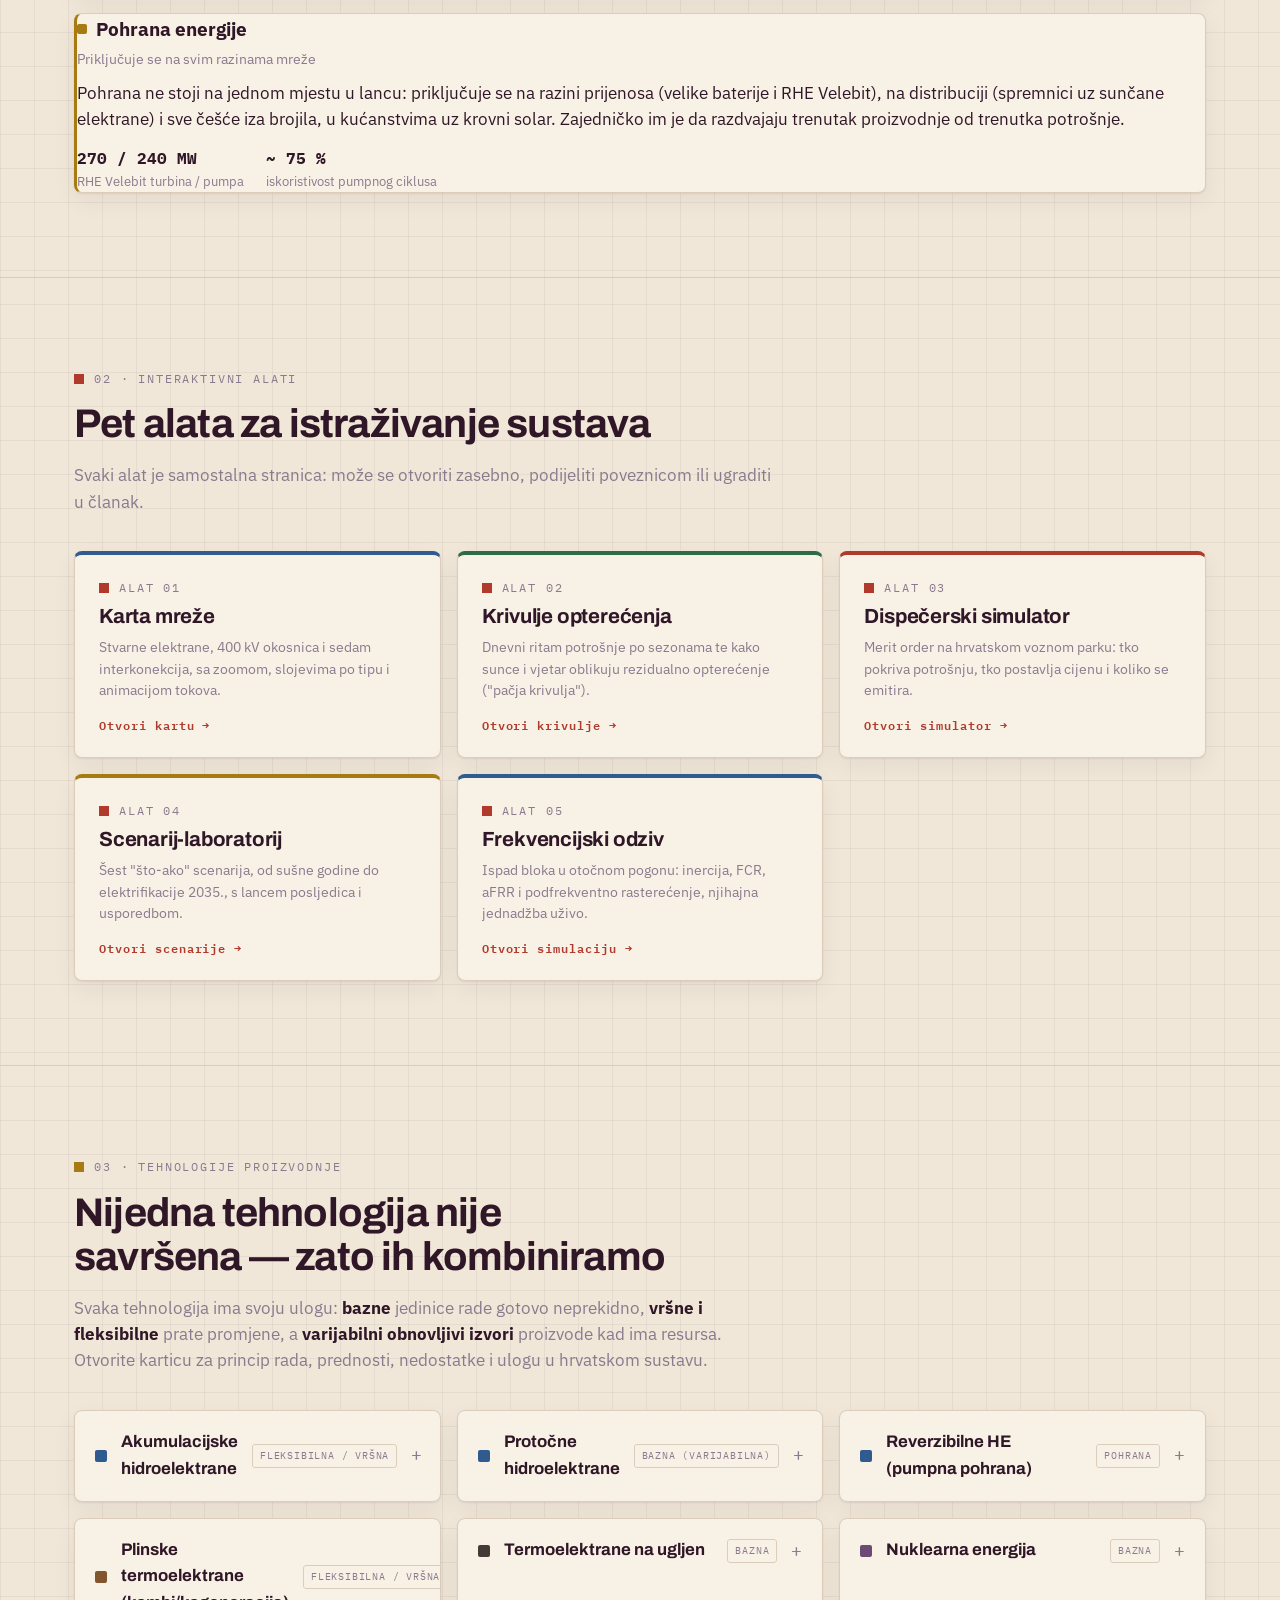
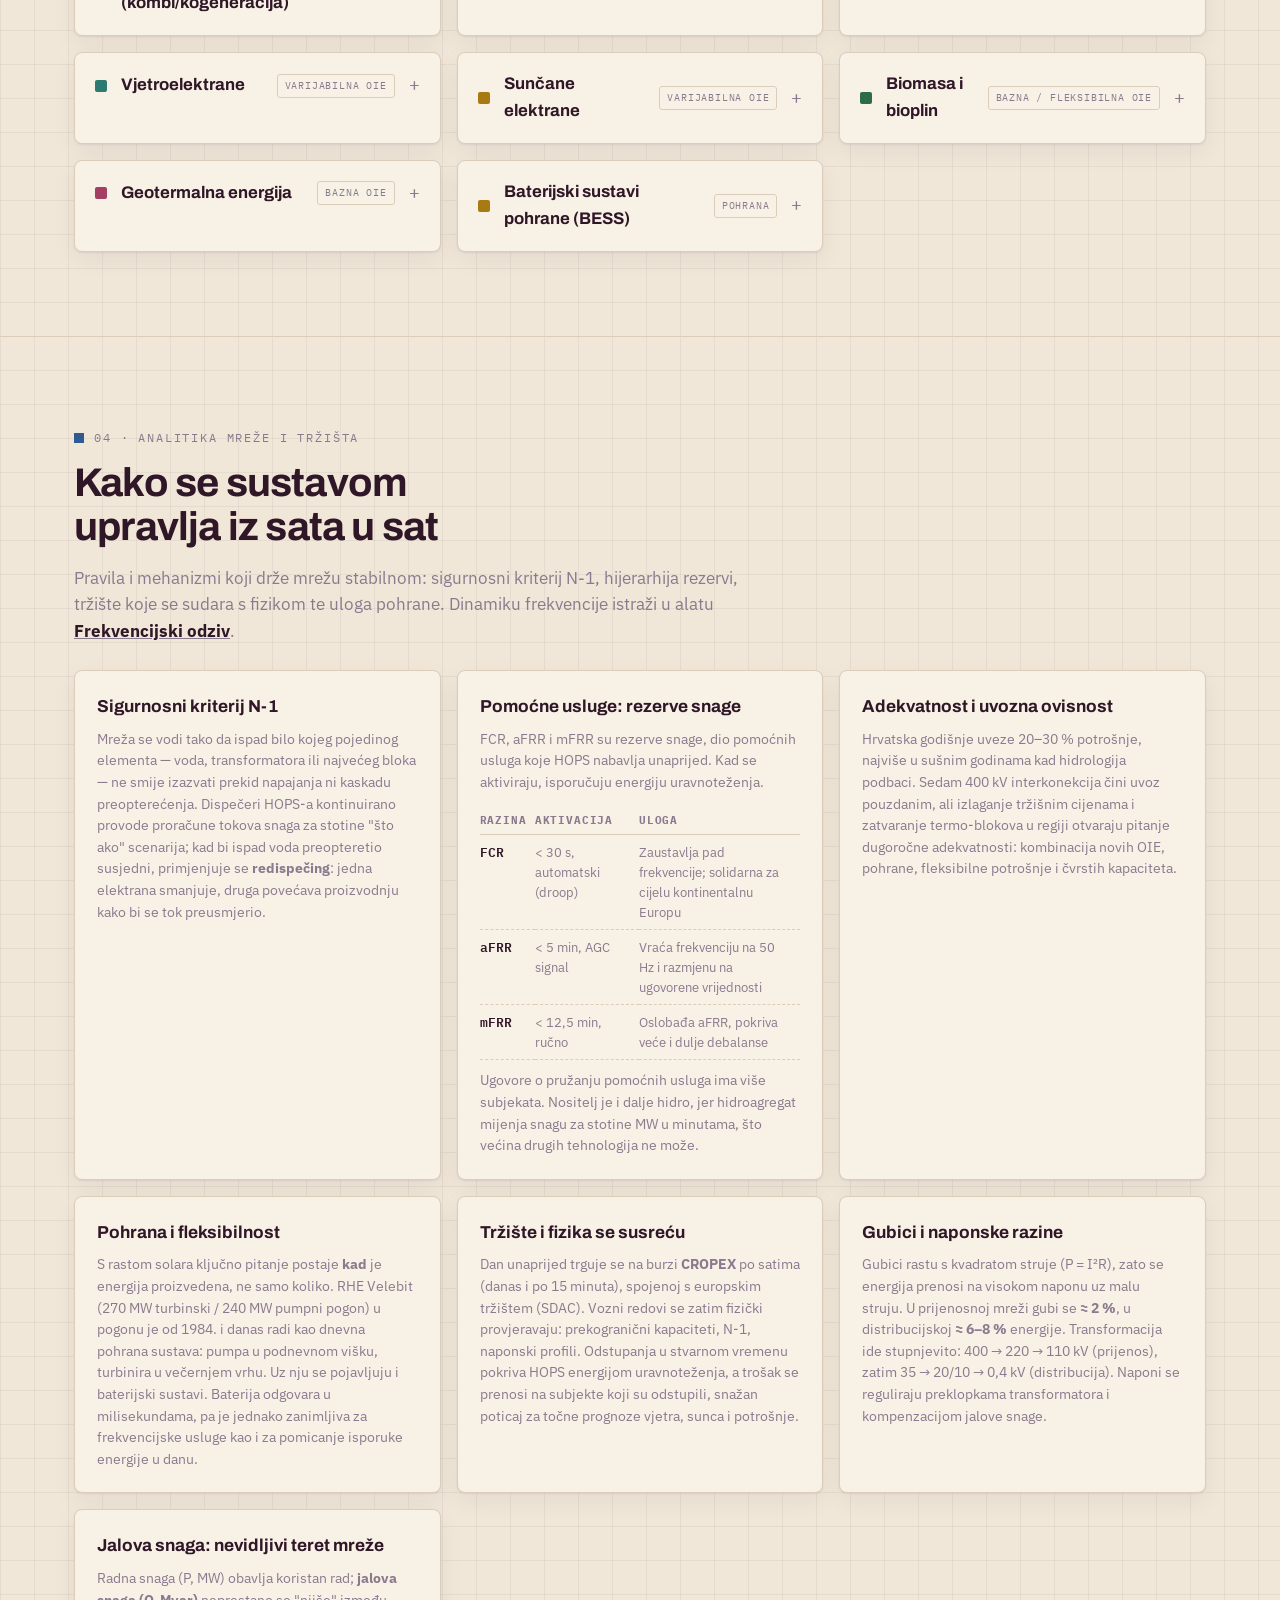
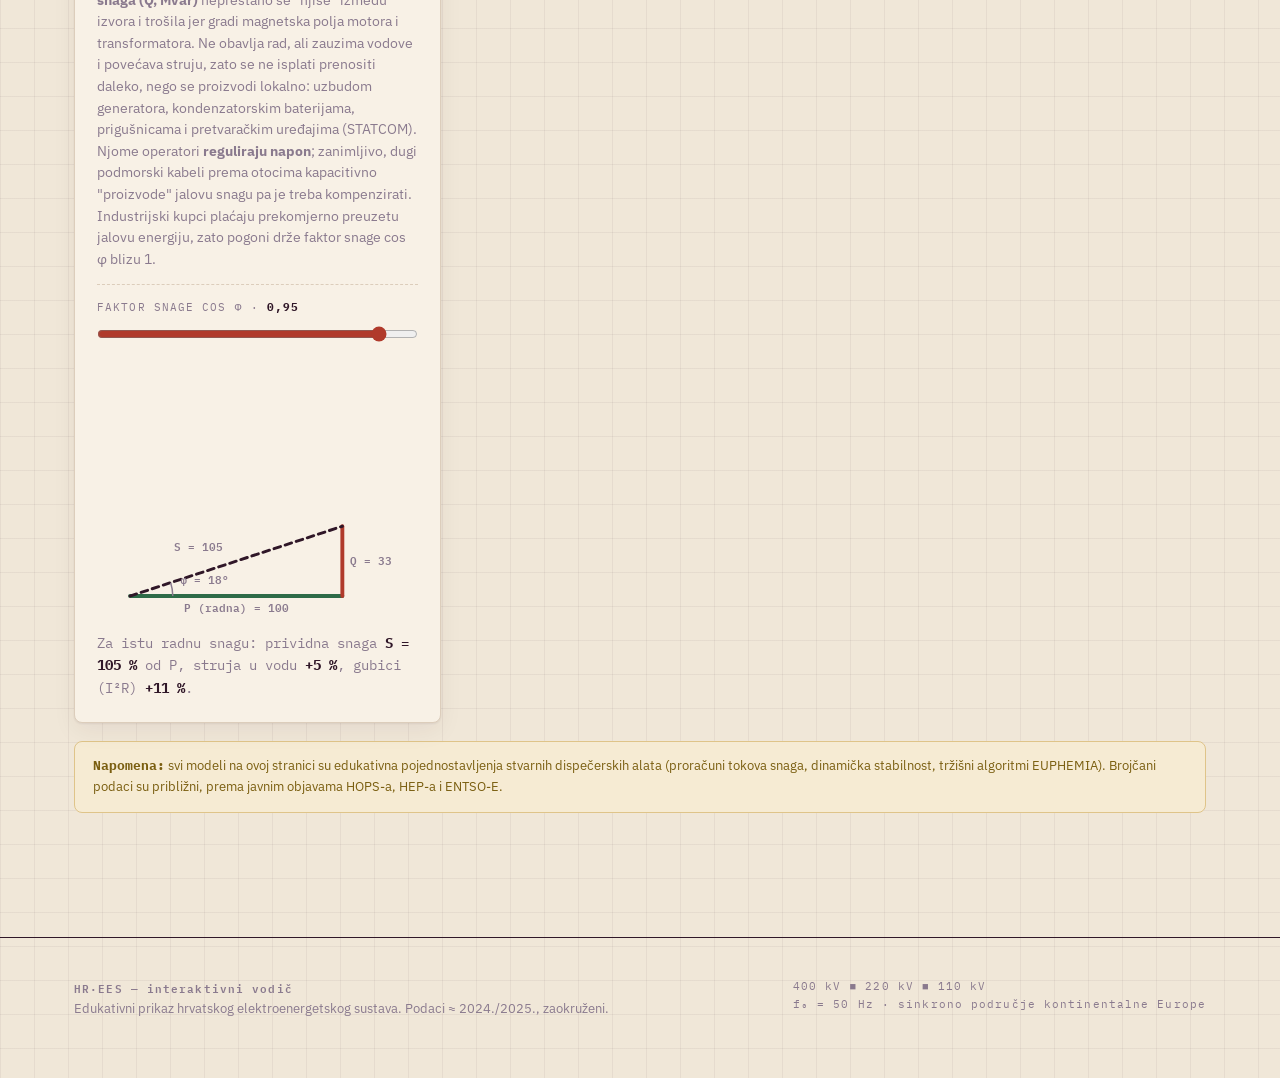
==== commit 024b7e48: "Crtica prestaje biti univerzalni interpunkcijski znak Em-dash se u tekstu koji čitatelj vidi pojavlj" ====
--- a/index.html
+++ b/index.html
@@ -25,7 +25,7 @@
 
 <div class="hero wrap" id="top">
   <h1>Kako struja putuje <em>Hrvatskom</em></h1>
-  <p class="sub">Interaktivni vodič kroz hrvatski elektroenergetski sustav — od <strong>Zakučca i Plomina</strong> do utičnice u vašem domu. Vodič kroz sustav i <strong>pet interaktivnih alata</strong>: karta stvarnih elektrana i 400 kV mreže, krivulje opterećenja, dispečerski simulator, scenarij-laboratorij i frekvencijski odziv.</p>
+  <p class="sub">Interaktivni vodič kroz hrvatski elektroenergetski sustav, od <strong>Zakučca i Plomina</strong> do utičnice u vašem domu. Vodič kroz sustav i <strong>pet interaktivnih alata</strong>: karta stvarnih elektrana i 400 kV mreže, krivulje opterećenja, dispečerski simulator, scenarij-laboratorij i frekvencijski odziv.</p>
   <div class="kv-key" aria-hidden="true">
     <span><i style="background:var(--kv400)"></i>400 kV — prijenos</span>
     <span><i style="background:var(--kv220)"></i>220 kV — prijenos</span>
@@ -87,7 +87,7 @@
   <div class="wrap">
     <div class="eyebrow">01 · Arhitektura sustava</div>
     <h2>Od turbine do utičnice: lanac koji nikad ne staje</h2>
-    <p class="lead">Elektroenergetski sustav (EES) je najveći stroj koji je čovjek izgradio — i radi bez skladišta u sredini: <strong>proizvodnja i potrošnja moraju biti jednake u svakoj sekundi</strong>. Kliknite na pojedinu kariku lanca da vidite njezinu ulogu u hrvatskom sustavu.</p>
+    <p class="lead">Elektroenergetski sustav (EES) je najveći stroj koji je čovjek izgradio, i radi bez skladišta u sredini: <strong>proizvodnja i potrošnja moraju biti jednake u svakoj sekundi</strong>. Kliknite na pojedinu kariku lanca da vidite njezinu ulogu u hrvatskom sustavu.</p>
 
     <div class="chain" id="chain" role="tablist" aria-label="Komponente sustava"></div>
     <div class="chain-detail card" id="chainDetail"></div>
@@ -100,11 +100,11 @@
   <div class="wrap">
     <div class="eyebrow">02 · Interaktivni alati</div>
     <h2>Pet alata za istraživanje sustava</h2>
-    <p class="lead">Svaki alat je samostalna stranica — može se otvoriti zasebno, podijeliti poveznicom ili ugraditi u članak.</p>
+    <p class="lead">Svaki alat je samostalna stranica: može se otvoriti zasebno, podijeliti poveznicom ili ugraditi u članak.</p>
     <div class="tools-grid">
       <a class="tool-card card" href="alat-karta.html" style="--tc:var(--kv110)">
         <div class="eyebrow">Alat 01</div><h3>Karta mreže</h3>
-        <p>Stvarne elektrane, 400 kV okosnica i sedam interkonekcija — sa zoomom, slojevima po tipu i animacijom tokova.</p>
+        <p>Stvarne elektrane, 400 kV okosnica i sedam interkonekcija, sa zoomom, slojevima po tipu i animacijom tokova.</p>
         <span class="go">Otvori kartu →</span>
       </a>
       <a class="tool-card card" href="alat-opterecenje.html" style="--tc:var(--kv220)">
@@ -119,12 +119,12 @@
       </a>
       <a class="tool-card card" href="alat-scenariji.html" style="--tc:var(--amber)">
         <div class="eyebrow">Alat 04</div><h3>Scenarij-laboratorij</h3>
-        <p>Šest "što-ako" scenarija — od sušne godine do elektrifikacije 2035. — s lancem posljedica i usporedbom.</p>
+        <p>Šest "što-ako" scenarija, od sušne godine do elektrifikacije 2035., s lancem posljedica i usporedbom.</p>
         <span class="go">Otvori scenarije →</span>
       </a>
       <a class="tool-card card" href="alat-frekvencija.html" style="--tc:var(--kv110)">
         <div class="eyebrow">Alat 05</div><h3>Frekvencijski odziv</h3>
-        <p>Ispad bloka u otočnom pogonu: inercija, FCR, aFRR i podfrekventno rasterećenje — njihajna jednadžba uživo.</p>
+        <p>Ispad bloka u otočnom pogonu: inercija, FCR, aFRR i podfrekventno rasterećenje, njihajna jednadžba uživo.</p>
         <span class="go">Otvori simulaciju →</span>
       </a>
     </div>
@@ -165,23 +165,23 @@
       </div>
       <div class="card ana">
         <h3>Adekvatnost i uvozna ovisnost</h3>
-        <p>Hrvatska godišnje uveze 20–30 % potrošnje — najviše u sušnim godinama kad hidrologija podbaci. Sedam 400 kV interkonekcija čini uvoz pouzdanim, ali izlaganje tržišnim cijenama i zatvaranje termo-blokova u regiji otvaraju pitanje dugoročne adekvatnosti: kombinacija novih OIE, pohrane, fleksibilne potrošnje i čvrstih kapaciteta.</p>
+        <p>Hrvatska godišnje uveze 20–30 % potrošnje, najviše u sušnim godinama kad hidrologija podbaci. Sedam 400 kV interkonekcija čini uvoz pouzdanim, ali izlaganje tržišnim cijenama i zatvaranje termo-blokova u regiji otvaraju pitanje dugoročne adekvatnosti: kombinacija novih OIE, pohrane, fleksibilne potrošnje i čvrstih kapaciteta.</p>
       </div>
       <div class="card ana">
         <h3>Pohrana i fleksibilnost</h3>
-        <p>S rastom solara ključno pitanje postaje <b>kad</b> je energija proizvedena, ne samo koliko. RHE Velebit (270 MW turbinski / 240 MW pumpni pogon) u pogonu je od 1984. i danas radi kao dnevna pohrana sustava — pumpa u podnevnom višku, turbinira u večernjem vrhu. Uz nju se pojavljuju i baterijski sustavi. Baterija odgovara u milisekundama, pa je jednako zanimljiva za frekvencijske usluge kao i za pomicanje isporuke energije u danu.</p>
+        <p>S rastom solara ključno pitanje postaje <b>kad</b> je energija proizvedena, ne samo koliko. RHE Velebit (270 MW turbinski / 240 MW pumpni pogon) u pogonu je od 1984. i danas radi kao dnevna pohrana sustava: pumpa u podnevnom višku, turbinira u večernjem vrhu. Uz nju se pojavljuju i baterijski sustavi. Baterija odgovara u milisekundama, pa je jednako zanimljiva za frekvencijske usluge kao i za pomicanje isporuke energije u danu.</p>
       </div>
       <div class="card ana">
         <h3>Tržište i fizika se susreću</h3>
-        <p>Dan unaprijed trguje se na burzi <b>CROPEX</b> po satima (danas i po 15 minuta), spojenoj s europskim tržištem (SDAC). Vozni redovi se zatim fizički provjeravaju: prekogranični kapaciteti, N-1, naponski profili. Odstupanja u stvarnom vremenu pokriva HOPS energijom uravnoteženja, a trošak se prenosi na subjekte koji su odstupili — snažan poticaj za točne prognoze vjetra, sunca i potrošnje.</p>
+        <p>Dan unaprijed trguje se na burzi <b>CROPEX</b> po satima (danas i po 15 minuta), spojenoj s europskim tržištem (SDAC). Vozni redovi se zatim fizički provjeravaju: prekogranični kapaciteti, N-1, naponski profili. Odstupanja u stvarnom vremenu pokriva HOPS energijom uravnoteženja, a trošak se prenosi na subjekte koji su odstupili, snažan poticaj za točne prognoze vjetra, sunca i potrošnje.</p>
       </div>
       <div class="card ana">
         <h3>Gubici i naponske razine</h3>
-        <p>Gubici rastu s kvadratom struje (P = I²R) — zato se energija prenosi na visokom naponu uz malu struju. U prijenosnoj mreži gubi se <b>≈ 2 %</b>, u distribucijskoj <b>≈ 6–8 %</b> energije. Transformacija ide stupnjevito: 400 → 220 → 110 kV (prijenos), zatim 35 → 20/10 → 0,4 kV (distribucija). Naponi se reguliraju preklopkama transformatora i kompenzacijom jalove snage.</p>
+        <p>Gubici rastu s kvadratom struje (P = I²R), zato se energija prenosi na visokom naponu uz malu struju. U prijenosnoj mreži gubi se <b>≈ 2 %</b>, u distribucijskoj <b>≈ 6–8 %</b> energije. Transformacija ide stupnjevito: 400 → 220 → 110 kV (prijenos), zatim 35 → 20/10 → 0,4 kV (distribucija). Naponi se reguliraju preklopkama transformatora i kompenzacijom jalove snage.</p>
       </div>
       <div class="card ana">
         <h3>Jalova snaga: nevidljivi teret mreže</h3>
-        <p>Radna snaga (P, MW) obavlja koristan rad; <b>jalova snaga (Q, Mvar)</b> neprestano se "njiše" između izvora i trošila jer gradi magnetska polja motora i transformatora. Ne obavlja rad, ali zauzima vodove i povećava struju — zato se ne isplati prenositi daleko, nego se proizvodi lokalno: uzbudom generatora, kondenzatorskim baterijama, prigušnicama i pretvaračkim uređajima (STATCOM). Njome operatori <b>reguliraju napon</b>; zanimljivo, dugi podmorski kabeli prema otocima kapacitivno "proizvode" jalovu snagu pa je treba kompenzirati. Industrijski kupci plaćaju prekomjerno preuzetu jalovu energiju — zato pogoni drže faktor snage cos φ blizu 1.</p>
+        <p>Radna snaga (P, MW) obavlja koristan rad; <b>jalova snaga (Q, Mvar)</b> neprestano se "njiše" između izvora i trošila jer gradi magnetska polja motora i transformatora. Ne obavlja rad, ali zauzima vodove i povećava struju, zato se ne isplati prenositi daleko, nego se proizvodi lokalno: uzbudom generatora, kondenzatorskim baterijama, prigušnicama i pretvaračkim uređajima (STATCOM). Njome operatori <b>reguliraju napon</b>; zanimljivo, dugi podmorski kabeli prema otocima kapacitivno "proizvode" jalovu snagu pa je treba kompenzirati. Industrijski kupci plaćaju prekomjerno preuzetu jalovu energiju, zato pogoni drže faktor snage cos φ blizu 1.</p>
         <div class="pf-widget">
           <label>Faktor snage cos φ · <b id="pfVal">0,95</b></label>
           <input type="range" id="pfR" min="50" max="100" step="1" value="95">
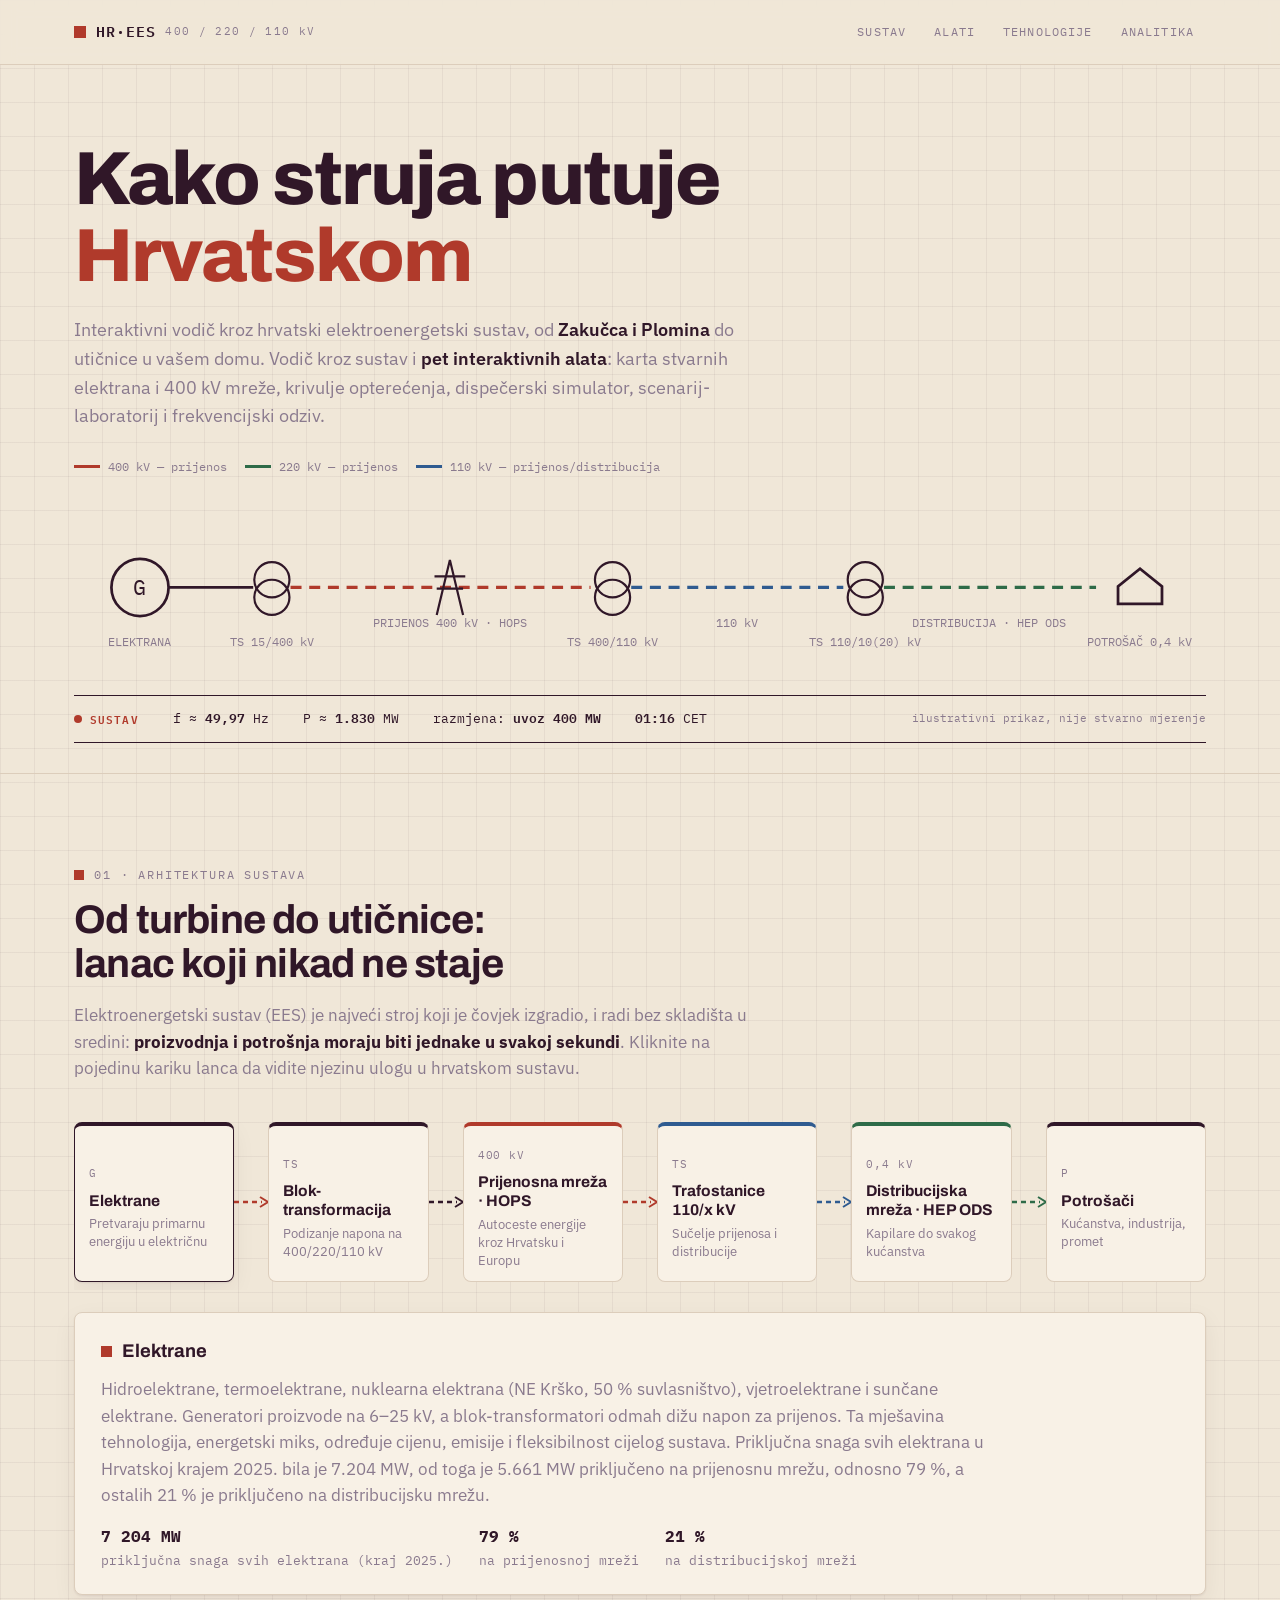
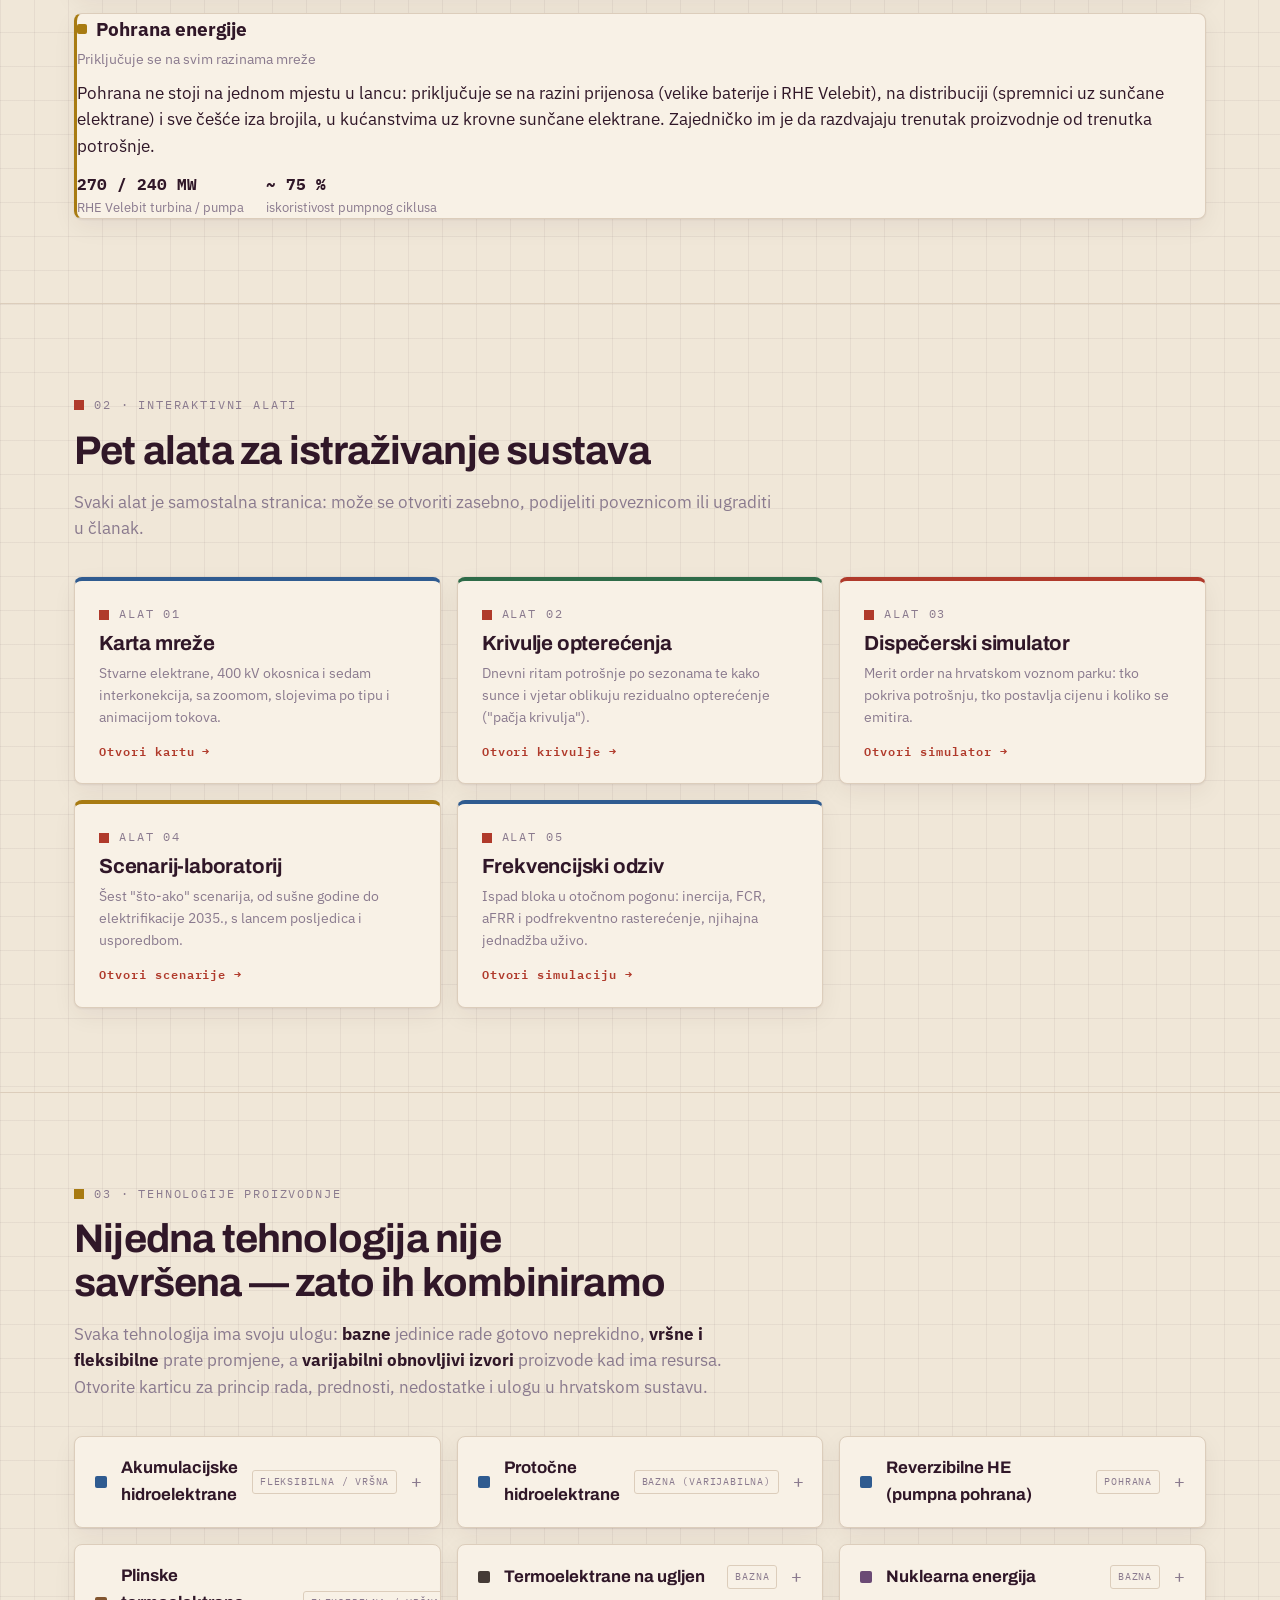
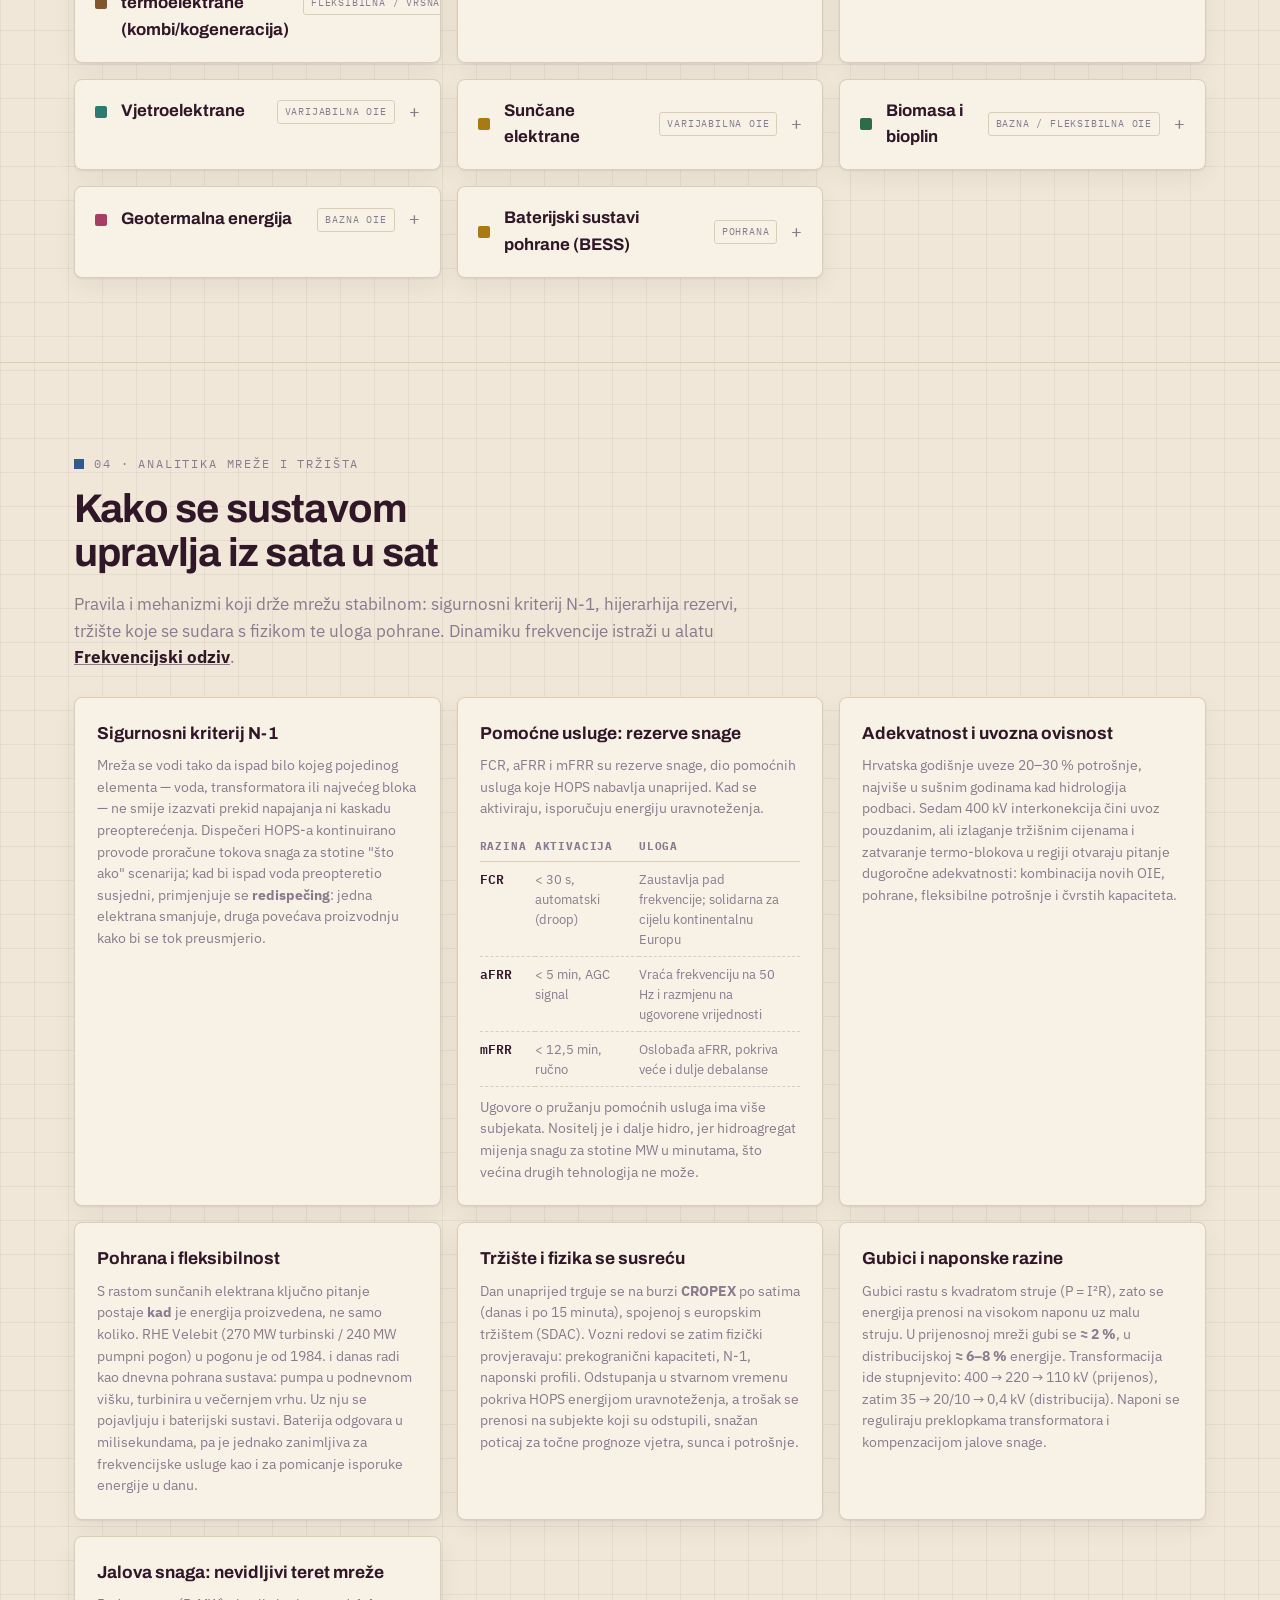
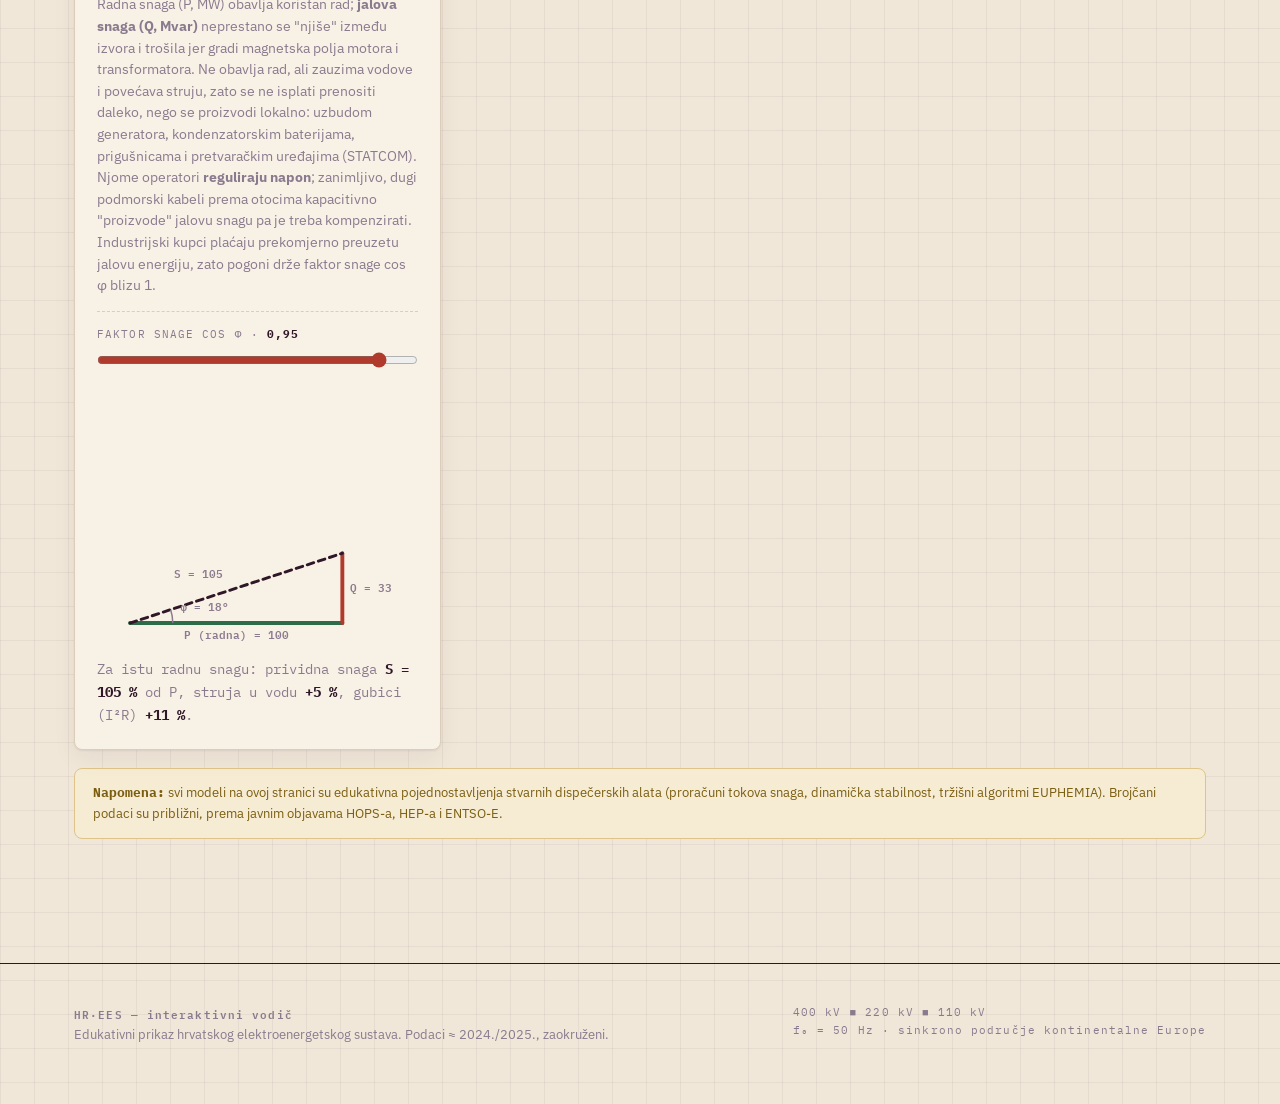
==== commit 8af86528: "Ujednačen naziv: sunčane elektrane umjesto solara "Sunčana" se koristila za naziv elektrane, "solar"" ====
--- a/index.html
+++ b/index.html
@@ -169,7 +169,7 @@
       </div>
       <div class="card ana">
         <h3>Pohrana i fleksibilnost</h3>
-        <p>S rastom solara ključno pitanje postaje <b>kad</b> je energija proizvedena, ne samo koliko. RHE Velebit (270 MW turbinski / 240 MW pumpni pogon) u pogonu je od 1984. i danas radi kao dnevna pohrana sustava: pumpa u podnevnom višku, turbinira u večernjem vrhu. Uz nju se pojavljuju i baterijski sustavi. Baterija odgovara u milisekundama, pa je jednako zanimljiva za frekvencijske usluge kao i za pomicanje isporuke energije u danu.</p>
+        <p>S rastom sunčanih elektrana ključno pitanje postaje <b>kad</b> je energija proizvedena, ne samo koliko. RHE Velebit (270 MW turbinski / 240 MW pumpni pogon) u pogonu je od 1984. i danas radi kao dnevna pohrana sustava: pumpa u podnevnom višku, turbinira u večernjem vrhu. Uz nju se pojavljuju i baterijski sustavi. Baterija odgovara u milisekundama, pa je jednako zanimljiva za frekvencijske usluge kao i za pomicanje isporuke energije u danu.</p>
       </div>
       <div class="card ana">
         <h3>Tržište i fizika se susreću</h3>
